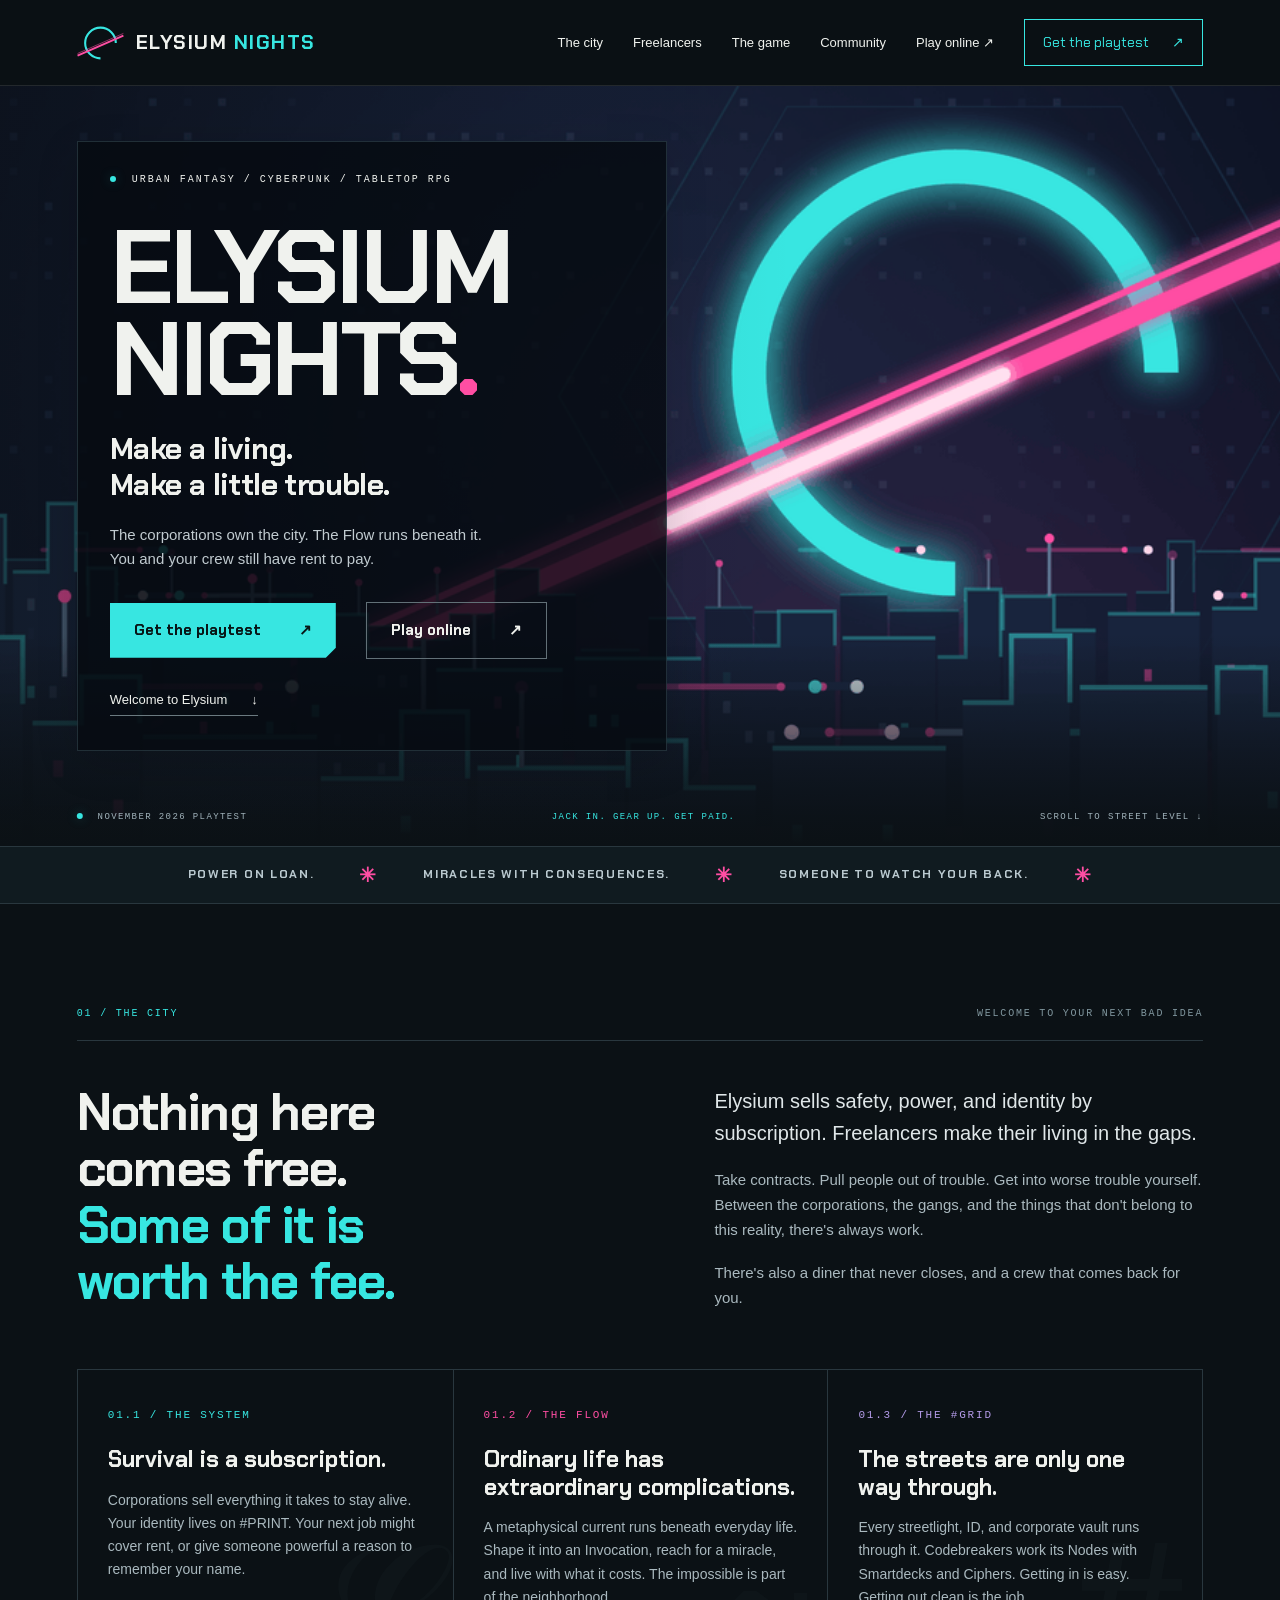
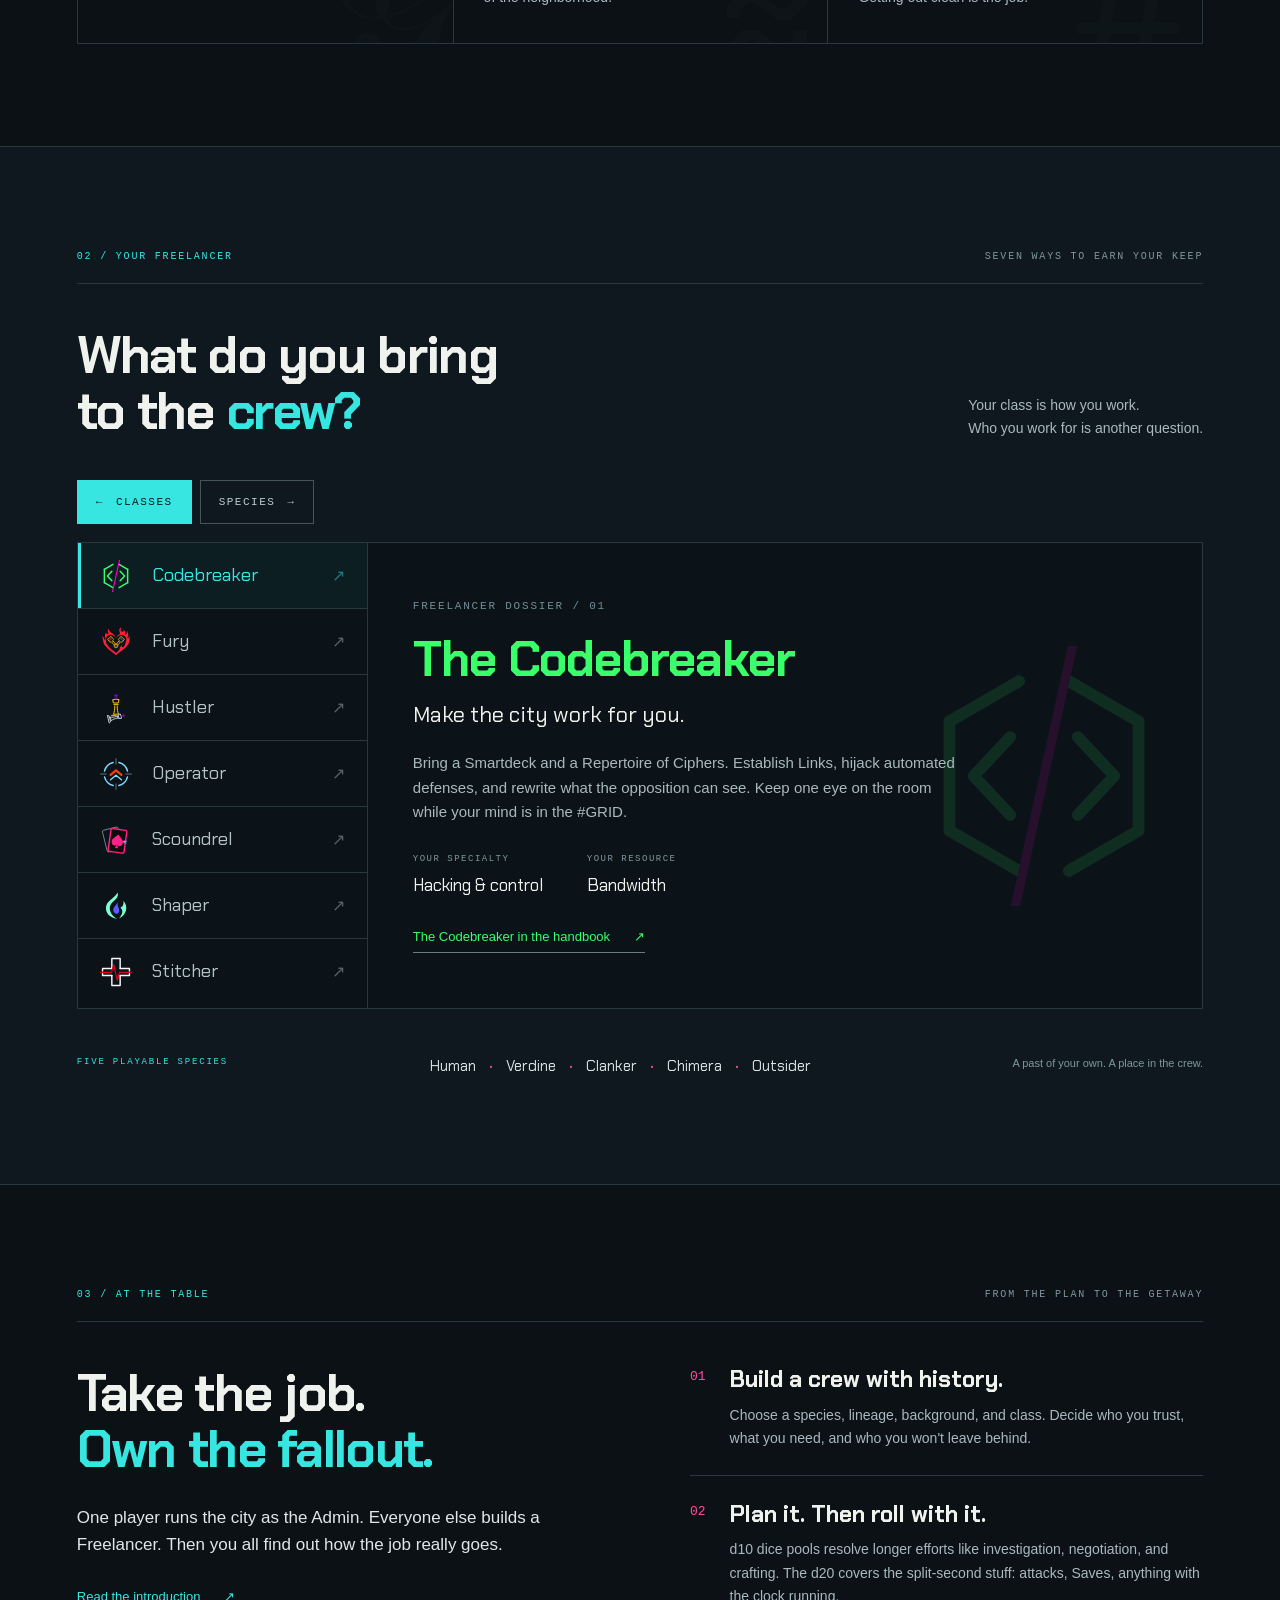
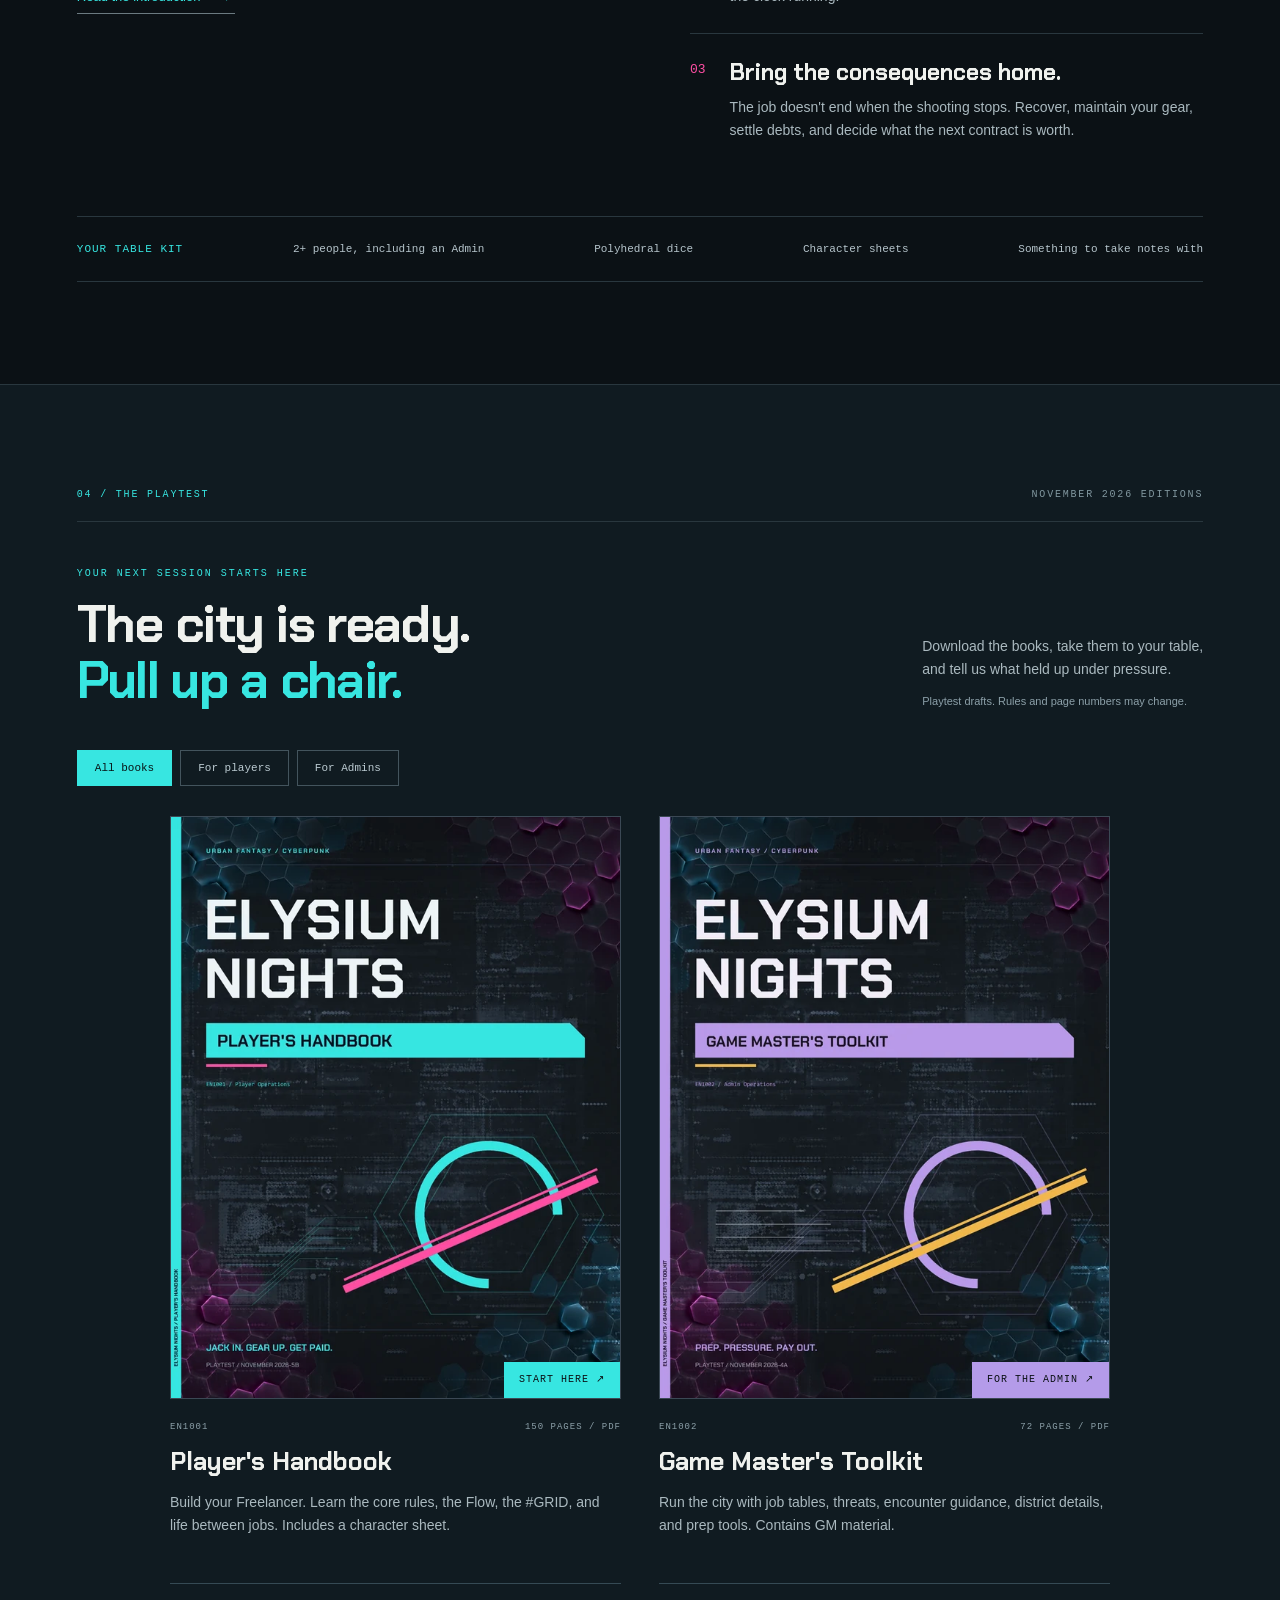
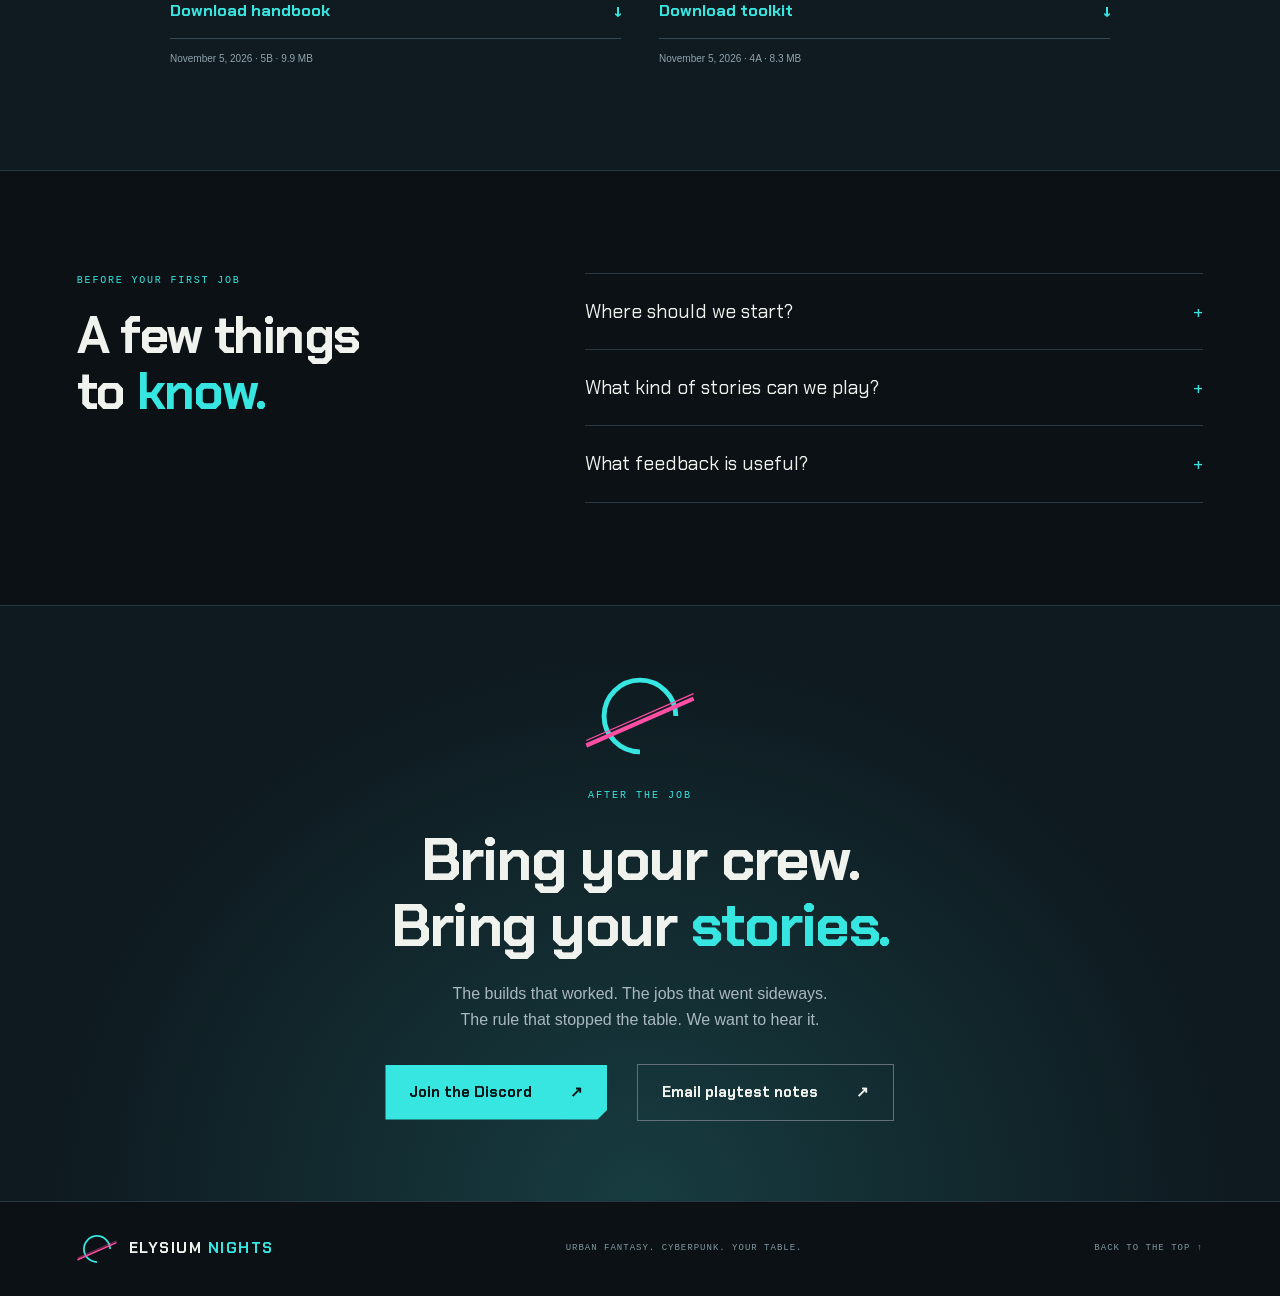
==== index.html @ 72f2c6a9 "Change the share preview line to "Jack in, gear up, and get paid." Co-Authored-By: Claude Opus 5.5 <" ====
<!doctype html>
<html lang="en">
<head>
  <meta charset="utf-8"><meta name="viewport" content="width=device-width, initial-scale=1">
  <title>Elysium Nights | Make a living. Make a little trouble.</title>
  <meta name="description" content="A cyberpunk urban fantasy tabletop roleplaying game. Build a Freelancer, find your crew, and take a job in Elysium. Download the November 2026 playtest.">
  <meta name="theme-color" content="#0b1115">
  <meta property="og:title" content="Elysium Nights"><meta property="og:description" content="Urban fantasy. Cyberpunk. Jack in, gear up, and get paid."><meta property="og:type" content="website">
  <meta property="og:image" content="https://playelysiumnights.com/assets/city-scape-animated.gif"><meta property="og:url" content="https://playelysiumnights.com/">
  <link rel="canonical" href="https://playelysiumnights.com/">
  <script>if(/[?&]portal=/.test(location.search))location.replace('app/'+location.search+location.hash);</script>
  <link rel="icon" href="assets/elysium-icon-broken-halo.svg" type="image/svg+xml">
  <link rel="preload" href="assets/ChakraPetch-Bold.ttf" as="font" type="font/ttf" crossorigin>
  <link rel="stylesheet" href="styles.css?v=20261105e"><script src="app.js?v=20261105e" defer></script>
</head>
<body>
<a class="skip" href="#main">Skip to content</a>
<header class="header">
 <a class="brand" href="#home" aria-label="Elysium Nights home"><img src="assets/elysium-icon-broken-halo.svg" alt="" width="47" height="36"><span>ELYSIUM <b>NIGHTS</b></span></a>
 <button class="menu-toggle" type="button" aria-expanded="false" aria-controls="navigation">Menu <span>+</span></button>
 <nav id="navigation" aria-label="Main navigation"><a href="#world">The city</a><a href="#freelancers">Freelancers</a><a href="#how-to-play">The game</a><a href="#community">Community</a><a href="https://PlayElysiumNights.com/app" target="_blank" rel="noopener">Play online <span aria-hidden="true">↗</span></a><a class="nav-cta" href="#playtest">Get the playtest <span aria-hidden="true">↗</span></a></nav>
</header>
<main id="main">
 <section id="home" class="hero">
  <div class="hero-image" role="img" aria-label="An animated geometric Elysium skyline beneath a glowing cyan broken halo crossed by pink light."></div>
  <div class="hero-content wrap">
   <div class="hero-panel">
   <div class="eyebrow"><span class="status-dot"></span> URBAN FANTASY / CYBERPUNK / TABLETOP RPG</div>
   <h1>ELYSIUM<br><span>NIGHTS</span><span class="title-dot">.</span></h1>
   <h2>Make a living.<br>Make a little trouble.</h2>
   <p>The corporations own the city. The Flow runs beneath it.<br class="desktop-break"> You and your crew still have rent to pay.</p>
   <div class="actions"><a class="button primary" href="#playtest">Get the playtest <span aria-hidden="true">↗</span></a><a class="button secondary" href="https://PlayElysiumNights.com/app" target="_blank" rel="noopener">Play online <span aria-hidden="true">↗</span></a><a class="text-link" href="#world">Welcome to Elysium <span aria-hidden="true">↓</span></a></div>
   </div>
  </div>
  <div class="hero-foot wrap"><span><span class="status-dot"></span> NOVEMBER 2026 PLAYTEST</span><span>JACK IN. GEAR UP. GET PAID.</span><a href="#world" aria-label="Scroll to the city">SCROLL TO STREET LEVEL ↓</a></div>
 </section>
 <div class="ticker" aria-hidden="true"><span>POWER ON LOAN.</span><i>✳</i><span>MIRACLES WITH CONSEQUENCES.</span><i>✳</i><span>SOMEONE TO WATCH YOUR BACK.</span><i>✳</i></div>
 <section id="world" class="section wrap">
  <div class="section-label"><span>01 / THE CITY</span><span>WELCOME TO YOUR NEXT BAD IDEA</span></div>
  <div class="intro-grid"><h2>Nothing here<br>comes free.<br><em>Some of it is <br>worth the fee.</em></h2><div class="intro-copy"><p class="lead">Elysium sells safety, power, and identity by subscription. Freelancers make their living in the gaps.</p><p>Take contracts. Pull people out of trouble. Get into worse trouble yourself. Between the corporations, the gangs, and the things that don't belong to this reality, there's always work.</p><p>There's also a diner that never closes, and a crew that comes back for you.</p></div></div>
  <div class="world-grid">
   <article><span class="mono cyan">01.1 / THE SYSTEM</span><h3>Survival is a subscription.</h3><p>Corporations sell everything it takes to stay alive. Your identity lives on #PRINT. Your next job might cover rent, or give someone powerful a reason to remember your name.</p><span class="world-word" aria-hidden="true">𝒢</span></article>
   <article><span class="mono pink">01.2 / THE FLOW</span><h3>Ordinary life has extraordinary complications.</h3><p>A metaphysical current runs beneath everyday life. Shape it into an Invocation, reach for a miracle, and live with what it costs. The impossible is part of the neighborhood.</p><span class="world-word" aria-hidden="true">≈</span></article>
   <article><span class="mono lavender">01.3 / THE #GRID</span><h3>The streets are only one way through.</h3><p>Every streetlight, ID, and corporate vault runs through it. Codebreakers work its Nodes with Smartdecks and Ciphers. Getting in is easy. Getting out clean is the job.</p><span class="world-word" aria-hidden="true">#</span></article>
  </div>
 </section>
 <section id="freelancers" class="freelancer-section">
 <div class="wrap section">
  <div class="section-label"><span>02 / YOUR FREELANCER</span><span>SEVEN WAYS TO EARN YOUR KEEP</span></div>
  <div class="section-heading"><h2>What do you bring<br>to the <em>crew?</em></h2><p>Your class is how you work.<br>Who you work for is another question.</p></div>
  <div class="explorer-switch" role="tablist" aria-label="Browse classes or species"><button type="button" role="tab" id="view-classes" data-view="classes" aria-controls="explorer-classes" aria-selected="true"><span aria-hidden="true">←</span> Classes</button><button type="button" role="tab" id="view-species" data-view="species" aria-controls="explorer-species" aria-selected="false" tabindex="-1">Species <span aria-hidden="true">→</span></button></div>
  <div class="explorer-viewport">
   <div class="explorer-track" data-view="classes">
    <div class="class-explorer" id="explorer-classes" data-pane="classes" role="tabpanel" aria-labelledby="view-classes">
     <div class="class-list" role="tablist" aria-label="Freelancer classes" aria-orientation="vertical"></div>
     <div id="class-panel" class="class-panel" role="tabpanel" tabindex="0"></div>
    </div>
    <div class="class-explorer species-explorer" id="explorer-species" data-pane="species" role="tabpanel" aria-labelledby="view-species" inert>
     <div class="class-list species-list" role="tablist" aria-label="Playable species" aria-orientation="vertical"></div>
     <div id="species-panel" class="class-panel species-panel" role="tabpanel" tabindex="0"></div>
    </div>
   </div>
  </div>
  <div class="species" data-showing="species" aria-live="polite"><span class="mono" data-strip-label>FIVE PLAYABLE SPECIES</span><p data-strip-list><button type="button" data-species="0">Human</button> <b>·</b> <button type="button" data-species="1">Verdine</button> <b>·</b> <button type="button" data-species="2">Clanker</button> <b>·</b> <button type="button" data-species="3">Chimera</button> <b>·</b> <button type="button" data-species="4">Outsider</button></p><span>A past of your own. A place in the crew.</span></div>
 </div>
 </section>
 <section id="how-to-play" class="section wrap">
  <div class="section-label"><span>03 / AT THE TABLE</span><span>FROM THE PLAN TO THE GETAWAY</span></div>
  <div class="game-grid"><div><h2>Take the job.<br><em>Own the fallout.</em></h2><p class="lead">One player runs the city as the Admin. Everyone else builds a Freelancer. Then you all find out how the job really goes.</p><a class="text-link cyan" href="https://drive.google.com/file/d/1WEcqaKJwGbDxiKOOQobW4b7CWUzFVkXg/view?usp=sharing" target="_blank" rel="noopener">Read the introduction <span aria-hidden="true">↗</span></a></div>
   <div class="game-steps"><article><span>01</span><div><h3>Build a crew with history.</h3><p>Choose a species, lineage, background, and class. Decide who you trust, what you need, and who you won't leave behind.</p></div></article><article><span>02</span><div><h3>Plan it. Then roll with it.</h3><p>d10 dice pools resolve longer efforts like investigation, negotiation, and crafting. The d20 covers the split-second stuff: attacks, Saves, anything with the clock running.</p></div></article><article><span>03</span><div><h3>Bring the consequences home.</h3><p>The job doesn't end when the shooting stops. Recover, maintain your gear, settle debts, and decide what the next contract is worth.</p></div></article></div>
  </div>
  <div class="table-kit"><span class="mono cyan">YOUR TABLE KIT</span><span>2+ people, including an Admin</span><span>Polyhedral dice</span><span>Character sheets</span><span>Something to take notes with</span></div>
 </section>
 <section id="playtest" class="downloads-section"><div class="section wrap">
  <div class="section-label"><span>04 / THE PLAYTEST</span><span>NOVEMBER 2026 EDITIONS</span></div>
  <div class="section-heading"><div><span class="eyebrow cyan">YOUR NEXT SESSION STARTS HERE</span><h2>The city is ready.<br><em>Pull up a chair.</em></h2></div><p>Download the books, take them to your table,<br>and tell us what held up under pressure.<br><span class="small">Playtest drafts. Rules and page numbers may change.</span></p></div>
  <div class="download-filters" role="group" aria-label="Filter playtest books"><button aria-pressed="true" data-filter="all">All books</button><button aria-pressed="false" data-filter="player">For players</button><button aria-pressed="false" data-filter="admin">For Admins</button></div>
  <div class="books" aria-live="polite">
   <article class="book" data-audience="player" data-drive-id="1WEcqaKJwGbDxiKOOQobW4b7CWUzFVkXg"><a class="cover" href="https://drive.google.com/file/d/1WEcqaKJwGbDxiKOOQobW4b7CWUzFVkXg/view?usp=sharing" target="_blank" rel="noopener" aria-label="Open Player's Handbook PDF"><img src="assets/players-handbook.webp" alt="Elysium Nights Player's Handbook cover" width="612" height="792" loading="lazy"><span>START HERE ↗</span></a><div class="book-meta"><span>EN1001</span><span>150 PAGES / PDF</span></div><h3>Player's Handbook</h3><p>Build your Freelancer. Learn the core rules, the Flow, the #GRID, and life between jobs. Includes a character sheet.</p><a class="download-link" href="https://drive.google.com/uc?export=download&amp;id=1WEcqaKJwGbDxiKOOQobW4b7CWUzFVkXg">Download handbook <span aria-hidden="true">↓</span></a><small data-book-line>November 5, 2026 · 5B · 9.9 MB</small></article>
   <article class="book" data-audience="admin" data-drive-id="15bD1eus9v84poy0Y7N4RXRUj8v3COMwo"><a class="cover" href="https://drive.google.com/file/d/15bD1eus9v84poy0Y7N4RXRUj8v3COMwo/view?usp=sharing" target="_blank" rel="noopener" aria-label="Open Game Master's Toolkit PDF, contains GM material"><img src="assets/gm-toolkit.webp" alt="Elysium Nights Game Master's Toolkit cover" width="612" height="792" loading="lazy"><span>FOR THE ADMIN ↗</span></a><div class="book-meta"><span>EN1002</span><span>72 PAGES / PDF</span></div><h3>Game Master's Toolkit</h3><p>Run the city with job tables, threats, encounter guidance, district details, and prep tools. Contains GM material.</p><a class="download-link" href="https://drive.google.com/uc?export=download&amp;id=15bD1eus9v84poy0Y7N4RXRUj8v3COMwo">Download toolkit <span aria-hidden="true">↓</span></a><small data-book-line>November 5, 2026 · 4A · 8.3 MB</small></article>
  </div>
 </div></section>
 <section class="section wrap faq-section"><div><span class="section-label">BEFORE YOUR FIRST JOB</span><h2>A few things<br>to <em>know.</em></h2></div><div class="faqs">
  <details><summary>Where should we start?<span aria-hidden="true">+</span></summary><p>Start with the Player's Handbook. The Admin should also have the Game Master's Toolkit. Meet for a session zero to agree on tone, boundaries, and the crew's shared history before taking the first job.</p></details>
  <details><summary>What kind of stories can we play?<span aria-hidden="true">+</span></summary><p>Street work, corporate intrigue, cryptid hunts, and Incursion dives. Run heists, horror, or a crew finding family in a hard city. Mix them however your table likes.</p></details>
  <details><summary>What feedback is useful?<span aria-hidden="true">+</span></summary><p>Tell us what you tried, which book and section you used, what you expected, and what happened. Confusing wording, surprising encounters, and builds that fall apart in play are all useful. Send notes by Discord or email below.</p></details>
 </div></section>
 <section id="community" class="community"><div class="wrap community-inner"><img src="assets/elysium-icon-broken-halo.svg" width="110" height="80" alt="" loading="lazy"><span class="eyebrow">AFTER THE JOB</span><h2>Bring your crew.<br>Bring your <em>stories.</em></h2><p>The builds that worked. The jobs that went sideways.<br>The rule that stopped the table. We want to hear it.</p><div class="actions"><a class="button primary" href="https://discord.gg/b369vdP4QW" target="_blank" rel="noopener">Join the Discord <span aria-hidden="true">↗</span></a><a class="button secondary" href="mailto:playtest@playelysiumnights.com?subject=Elysium%20Nights%20playtest%20feedback">Email playtest notes <span aria-hidden="true">↗</span></a></div></div></section>
</main>
<footer class="wrap footer"><a class="brand" href="#home"><img src="assets/elysium-icon-broken-halo.svg" alt="" width="40" height="30"><span>ELYSIUM <b>NIGHTS</b></span></a><p>URBAN FANTASY. CYBERPUNK. YOUR TABLE.</p><a href="#home">BACK TO THE TOP ↑</a></footer>
</body></html>
---- styles.css ----
@font-face{font-family:Chakra;src:url('assets/ChakraPetch-Regular.ttf') format('truetype');font-weight:400;font-display:swap}@font-face{font-family:Chakra;src:url('assets/ChakraPetch-Bold.ttf') format('truetype');font-weight:700;font-display:swap}
:root{--bg:#0b1115;--panel:#111b21;--text:#f0f2ee;--muted:#aab9bf;--cyan:#37e6e1;--pink:#ff4ea3;--lavender:#b49be9;--line:#29373e;--accent:var(--cyan)}*{box-sizing:border-box}html{scroll-behavior:smooth;scroll-padding-top:88px}body{margin:0;background:var(--bg);color:var(--text);font-family:Arial,Helvetica,sans-serif;font-size:16px;line-height:1.65}button,a{-webkit-tap-highlight-color:transparent}button{font:inherit}a{color:inherit;text-decoration:none}button,a,summary{touch-action:manipulation}a:focus-visible,button:focus-visible,summary:focus-visible,[tabindex]:focus-visible{outline:2px solid var(--cyan);outline-offset:6px}a,button{transition:color .2s,background .2s,border-color .2s,transform .2s}img{display:block;max-width:100%}h1,h2,h3,p{margin:0}h1,h2,h3,.brand,.button,.nav-cta{font-family:Chakra,Arial,sans-serif}h2{font-size:clamp(34px,4vw,56px);line-height:1.1;letter-spacing:-1.7px}h3{font-size:25px;line-height:1.2}em{font-style:normal;color:var(--cyan)}p{color:var(--muted)}.wrap{width:min(1240px,88%);margin-inline:auto}.section{padding-block:102px}.mono,.eyebrow,.section-label,.hero-foot,.book-meta,.footer>p,.footer>a:last-child,.table-kit,.download-filters,.class-number{font-family:Consolas,'Courier New',monospace;font-size:11px;letter-spacing:1.8px;line-height:1.5}.cyan{color:var(--cyan)}.pink{color:var(--pink)}.lavender{color:var(--lavender)}.skip{position:fixed;left:20px;top:-100px;background:var(--cyan);color:var(--bg);padding:12px;z-index:100}.skip:focus{top:12px}.header{height:86px;display:flex;align-items:center;justify-content:space-between;padding-inline:6%;border-bottom:1px solid #ffffff1a;background:#0b1115f5;position:sticky;top:0;z-index:20}.brand{display:flex;align-items:center;gap:12px;font-size:20px;letter-spacing:1.5px;white-space:nowrap;font-weight:700}.brand b{color:var(--cyan)}.header nav{display:flex;align-items:center;gap:30px;font-size:13px}.header nav>a:hover{color:var(--cyan)}.header .nav-cta{border:1px solid var(--cyan);padding:11px 18px;color:var(--cyan);font-size:14px}.nav-cta span{margin-left:20px}.menu-toggle{display:none}.hero{position:relative;width:100%;max-width:1440px;min-height:760px;margin-inline:auto;overflow:hidden;display:flex;align-items:center}.hero-image{position:absolute;inset:0;background:linear-gradient(90deg,#0b111570 0%,#0b111510 42%,#0b111500 62%),linear-gradient(0deg,#0b1115 0%,transparent 28%),url('assets/city-scape-animated.gif') center/cover no-repeat}.hero-content{position:relative;padding-top:36px;padding-bottom:76px}.hero-panel{width:min(590px,100%);padding:30px 32px 34px;background:rgba(5,10,16,.82);border:1px solid rgba(136,187,199,.2);box-shadow:0 12px 40px #00000024}.hero-panel p{color:#d4dde1}.eyebrow{font-size:10px;letter-spacing:2px}.status-dot{display:inline-block;width:6px;height:6px;border-radius:50%;background:var(--cyan);margin-right:8px;box-shadow:0 0 12px #37e6e144}.hero h1{font-size:clamp(68px,8.2vw,116px);line-height:.88;letter-spacing:-4px;margin:34px 0 25px;font-weight:700}.hero h1>span:first-child{color:var(--cyan)}.hero .title-dot{color:var(--pink)}.hero h2{font-size:30px;letter-spacing:-.6px;line-height:1.2}.hero p{font-size:15px;color:#c1cbd0;margin-top:20px}.actions{display:flex;align-items:center;gap:30px;margin-top:30px;flex-wrap:wrap}.button{display:inline-flex;align-items:center;justify-content:space-between;gap:38px;padding:15px 24px;font-size:15px;font-weight:700;min-height:54px}.primary{background:var(--cyan);color:#081516;clip-path:polygon(0 0,100% 0,100% calc(100% - 10px),calc(100% - 10px) 100%,0 100%)}.primary:hover{background:#a0ffef;transform:translateY(-2px)}.secondary{border:1px solid #627077;color:var(--text)}.secondary:hover{border-color:var(--cyan);color:var(--cyan)}.text-link{font-size:13px;border-bottom:1px solid #6b7a80;padding-bottom:5px;display:inline-flex;gap:24px;align-items:center}.text-link:hover{color:var(--cyan);border-color:var(--cyan)}.hero-foot{position:absolute;bottom:22px;left:50%;transform:translateX(-50%);display:flex;justify-content:space-between;gap:20px;color:#a1b3bb;font-size:9px;letter-spacing:1.4px}.hero-foot span:nth-child(2){color:var(--cyan)}.ticker{display:flex;justify-content:center;gap:45px;align-items:center;border-block:1px solid var(--line);background:#101b20;padding:18px 20px;font-family:Chakra,Arial,sans-serif;font-weight:700;font-size:12px;letter-spacing:1.7px;color:#bac9cf}.ticker i{font-style:normal;color:var(--pink);font-size:20px;line-height:1}.section-label{display:flex;justify-content:space-between;color:#81979f;font-size:10px;border-bottom:1px solid var(--line);padding-bottom:19px;margin-bottom:44px}.section-label>span:first-child{color:var(--cyan)}.intro-grid{display:grid;grid-template-columns:1.1fr 1fr;gap:100px}.lead{font-size:20px;line-height:1.6;color:#e0e7e9}.intro-copy p+p{margin-top:19px;font-size:15px}.world-grid{display:grid;grid-template-columns:repeat(3,1fr);margin-top:58px;border:1px solid var(--line)}.world-grid article{position:relative;padding:30px 30px 34px;overflow:hidden;min-height:265px}.world-grid article+article{border-left:1px solid var(--line)}.world-grid h3{font-size:23px;margin:20px 0 15px}.world-grid p{font-size:14px;position:relative;z-index:1;max-width:330px}.world-word{position:absolute;right:10px;bottom:-55px;font-family:Chakra,sans-serif;font-size:180px;color:#9bd3e706;line-height:1}.freelancer-section{background:#0e181e;border-block:1px solid var(--line)}.section-heading{display:flex;justify-content:space-between;gap:40px;align-items:flex-end;margin-bottom:40px}.section-heading>p{font-size:14px;max-width:400px}.class-explorer{display:grid;grid-template-columns:290px 1fr;border:1px solid var(--line);background:#0b1318}.class-list{border-right:1px solid var(--line)}.class-tab{display:flex;align-items:center;width:100%;gap:20px;min-height:66px;padding:12px 22px;background:transparent;color:#b4c3c9;border:0;border-bottom:1px solid var(--line);text-align:left;cursor:pointer;font-family:Chakra,sans-serif;font-size:18px}.class-tab:last-child{border-bottom:0}.class-tab img{width:32px;height:32px}.class-tab span:last-child{margin-left:auto;font-size:16px;opacity:.45}.class-tab:hover{background:#16272c;color:#fff}.class-tab[aria-selected=true]{background:#37e6e10d;color:var(--cyan);box-shadow:inset 3px 0 var(--cyan)}.class-panel{padding:40px 45px;position:relative;display:flex;flex-direction:column;justify-content:center;min-height:465px;overflow:hidden}.class-panel .class-art{position:absolute;width:260px;height:260px;right:28px;top:50%;transform:translateY(-50%);opacity:.11;pointer-events:none}.class-panel .class-number{color:#748c96;margin-bottom:15px}.class-panel h3{font-size:49px;letter-spacing:-1px;color:var(--accent);position:relative}.class-tagline{font-family:Chakra,sans-serif;color:var(--text);font-size:22px;margin:8px 0 18px;position:relative}.class-description{max-width:550px;font-size:15px;position:relative}.class-stats{display:flex;gap:44px;margin:27px 0;position:relative}.class-stats dt{font-family:Consolas,monospace;font-size:9px;letter-spacing:1.5px;color:#81979f}.class-stats dd{margin:4px 0 0;font-family:Chakra,sans-serif;font-size:17px}.class-panel .text-link{align-self:flex-start;color:var(--accent);position:relative}.species{display:flex;justify-content:space-between;align-items:center;gap:20px;padding-top:35px}.species>span:first-child{color:var(--cyan);font-size:9px}.species p{font-family:Chakra,sans-serif;color:#d8e2e5;font-size:15px}.species b{color:var(--pink);padding-inline:9px}.species>span:last-child{font-size:11px;color:#81979f}.game-grid{display:grid;grid-template-columns:1fr 1fr;gap:100px}.game-grid .lead{font-size:17px;margin:25px 0}.game-steps article{display:flex;gap:24px;padding:25px 0;border-top:1px solid var(--line)}.game-steps article:first-child{padding-top:0;border:0}.game-steps article>span{font-family:Consolas,monospace;color:var(--pink);font-size:13px}.game-steps h3{font-size:23px;margin-bottom:10px}.game-steps p{font-size:14px}.table-kit{margin-top:48px;padding:24px 0;border-block:1px solid var(--line);display:flex;gap:25px;justify-content:space-between;letter-spacing:0;font-size:11px;color:#b6c5cc}.table-kit>span:first-child{letter-spacing:1px}.downloads-section{background:#101b21;border-block:1px solid var(--line)}.section-heading .eyebrow{display:block;margin-bottom:16px}.small{display:block;font-size:11px;color:#8ca0a9;margin-top:10px}.download-filters{display:flex;gap:8px;margin-bottom:30px;letter-spacing:0}.download-filters button{background:transparent;border:1px solid #43545d;color:#bccbd2;padding:9px 17px;cursor:pointer;font-family:inherit;font-size:11px}.download-filters button[aria-pressed=true]{background:var(--cyan);border-color:var(--cyan);color:#081516}.books{display:grid;grid-template-columns:repeat(2,minmax(0,1fr));gap:38px;max-width:940px;margin-inline:auto}.book[hidden]{display:none}.cover{display:block;position:relative;background:#11171d;overflow:hidden;border:1px solid #3b4854}.cover img{width:100%;height:auto;transition:transform .35s}.cover:hover img{transform:scale(1.025)}.cover>span{position:absolute;bottom:0;right:0;padding:10px 15px;background:var(--cyan);color:#0b1115;font-family:Consolas,monospace;letter-spacing:1px;font-size:10px}.book:nth-child(2) .cover>span{background:var(--lavender)}.book-meta{display:flex;justify-content:space-between;font-size:9px;color:#8ca0a9;margin:22px 0 12px;letter-spacing:1px}.book h3{font-size:25px}.book p{font-size:14px;margin:14px 0 22px;min-height:70px}.download-link{display:flex;align-items:center;justify-content:space-between;color:var(--cyan);font-family:Chakra,sans-serif;font-weight:700;border-block:1px solid #354a54;padding:14px 0}.download-link:hover{color:white;border-color:var(--cyan)}.book small{display:block;color:#8fa3ad;margin-top:12px;font-size:10px}.faq-section{display:grid;grid-template-columns:.9fr 1.3fr;gap:80px}.faq-section .section-label{border:0;margin-bottom:20px;padding:0;color:var(--cyan)}.faqs details{border-top:1px solid var(--line);padding:22px 0}.faqs details:last-child{border-bottom:1px solid var(--line)}.faqs summary{list-style:none;display:flex;justify-content:space-between;gap:20px;font-family:Chakra,sans-serif;font-size:19px;cursor:pointer}.faqs summary::-webkit-details-marker{display:none}.faqs summary span{color:var(--cyan)}.faqs details[open] summary span{transform:rotate(45deg)}.faqs p{font-size:14px;margin-top:17px}.community{position:relative;border-block:1px solid var(--line);background:radial-gradient(ellipse at 50% 100%,#173c40 0%,#0e1a20 65%);overflow:hidden;text-align:center}.community-inner{padding-block:70px 80px;position:relative}.community img{margin:0 auto 24px}.community .eyebrow{color:var(--cyan)}.community h2{margin-top:20px;font-size:60px}.community p{margin:23px 0}.community .actions{justify-content:center}.footer{display:flex;justify-content:space-between;align-items:center;gap:25px;padding-block:32px}.footer .brand{font-size:15px}.footer>p,.footer>a:last-child{font-size:9px;letter-spacing:1px;color:#81979f}.footer>a:last-child:hover{color:var(--cyan)}
.explorer-switch{display:flex;flex-wrap:wrap;gap:8px;margin-bottom:18px}.explorer-switch button{display:inline-flex;align-items:center;gap:12px;min-height:44px;background:transparent;border:1px solid #43545d;color:#bccbd2;padding:9px 18px;cursor:pointer;font-family:Consolas,'Courier New',monospace;font-size:11px;letter-spacing:1.5px;text-transform:uppercase}.explorer-switch button:hover{border-color:var(--cyan);color:#fff}.explorer-switch button[aria-selected=true]{background:var(--cyan);border-color:var(--cyan);color:#081516}.explorer-switch button[data-view=species][aria-selected=true]{background:var(--lavender);border-color:var(--lavender)}.explorer-viewport{overflow:hidden;overflow:clip}.explorer-track{display:flex;width:200%;transition:transform .55s cubic-bezier(.65,0,.35,1)}.explorer-track>.class-explorer{flex:0 0 50%;min-width:0;transition:opacity .55s}.explorer-track[data-view=species]{transform:translateX(-50%)}.explorer-track>[inert]{opacity:.35}.species-panel{--accent:var(--lavender)}.tab-icon{display:flex;flex:0 0 auto}.species-list .tab-icon{position:relative;width:44px;height:44px;overflow:hidden}.species-list .class-tab img{position:absolute;left:50%;top:50%;width:96px;height:64px;max-width:none;transform:translate(-50%,-50%)}.species-list .class-tab[aria-selected=true]{background:#b49be90f;color:var(--lavender);box-shadow:inset 3px 0 var(--lavender)}.species-panel .class-art{width:420px;height:280px;right:10px;opacity:.2}.species p button{background:none;border:0;border-bottom:1px solid transparent;padding:10px 0 2px;color:inherit;font:inherit;cursor:pointer}.species p button:hover,.species p button:focus-visible{color:var(--lavender);border-color:var(--lavender)}.species[data-showing=classes] p button:hover,.species[data-showing=classes] p button:focus-visible{color:var(--cyan);border-color:var(--cyan)}.species>span:first-child,.species p{transition:opacity .18s,transform .18s}.species.swapping>span:first-child,.species.swapping p{opacity:0;transform:translateY(4px)}
@media(max-width:1100px){.header nav{gap:18px}.brand{font-size:16px}.intro-grid,.game-grid{gap:55px}.class-explorer{grid-template-columns:240px 1fr}.class-panel{padding:32px}.species{flex-wrap:wrap}.species>span:last-child{display:none}.ticker{gap:24px;font-size:10px}.books{gap:25px}.book h3{font-size:21px}.table-kit{flex-wrap:wrap;justify-content:flex-start}.hero{min-height:740px}}
@media(max-width:1020px){.menu-toggle{display:flex;align-items:center;gap:18px;min-height:44px;background:transparent;border:1px solid #3b505a;padding:7px 12px;color:var(--cyan);font-family:Chakra,sans-serif;font-size:13px}.header nav{display:none;position:absolute;top:86px;left:0;right:0;padding:22px 6%;background:#0b1115;flex-direction:column;align-items:stretch;border-bottom:1px solid var(--line);gap:0}.header nav.open{display:flex}.header nav>a{padding:14px 0}.header nav>.nav-cta{padding:14px;margin-top:10px}}
@media(max-width:760px){html{scroll-padding-top:72px}.wrap{width:88%}.header{height:72px}.brand{font-size:16px;gap:8px}.brand img{width:37px}.menu-toggle{display:flex;align-items:center;gap:18px;background:transparent;border:1px solid #3b505a;padding:7px 12px;color:var(--cyan);font-family:Chakra,sans-serif;font-size:13px}.header nav{display:none;position:absolute;top:72px;left:0;right:0;padding:22px 6%;background:#0b1115;flex-direction:column;align-items:stretch;border-bottom:1px solid var(--line);gap:0}.header nav.open{display:flex}.header nav>a{padding:14px 0}.header nav>.nav-cta{padding:14px;margin-top:10px}.hero{min-height:710px;align-items:flex-start}.hero-content{padding-top:30px;padding-bottom:90px}.hero-panel{padding:24px 20px 28px;width:100%;background:rgba(5,10,16,.86)}.hero-image{background-image:linear-gradient(90deg,#0b1115e8,#0b111580),linear-gradient(0deg,#0b1115,transparent 45%),url('assets/city-scape-animated.gif');background-position:62% center}.hero h1{font-size:clamp(48px,16vw,84px);letter-spacing:-2px;margin-top:28px}.hero h2{font-size:27px}.hero .eyebrow{font-size:8px;letter-spacing:.7px}.hero p{font-size:14px;max-width:340px}.desktop-break{display:none}.actions{gap:20px}.hero .actions{align-items:flex-start;flex-direction:column}.hero-foot{font-size:8px;gap:12px;flex-wrap:wrap;bottom:24px}.hero-foot span:nth-child(2){display:none}.hero-foot a{font-size:7px}.ticker{justify-content:flex-start;gap:16px;padding-inline:6%;font-size:9px;flex-wrap:wrap}.ticker span:nth-of-type(3),.ticker i:last-child{display:none}.section{padding-block:65px}.section-label{font-size:9px;margin-bottom:30px}.section-label span+span{display:none}h2{font-size:37px;letter-spacing:-1px}.intro-grid,.game-grid,.faq-section{grid-template-columns:1fr;gap:30px}.intro-grid h2 br:last-child{display:none}.lead{font-size:18px}.world-grid{grid-template-columns:1fr;margin-top:35px}.world-grid article{min-height:0;padding:27px}.world-grid article+article{border-left:0;border-top:1px solid var(--line)}.world-grid h3{margin-top:14px}.world-grid p{max-width:100%}.section-heading{display:block}.section-heading>p{margin-top:22px}.class-explorer{grid-template-columns:1fr}.class-list{display:flex;overflow-x:auto;border-right:0;border-bottom:1px solid var(--line);scrollbar-width:thin;scrollbar-color:var(--cyan) var(--bg)}.class-tab{width:auto;flex-shrink:0;gap:9px;padding:14px 18px;font-size:15px;min-height:62px;border-right:1px solid var(--line);border-bottom:0}.class-tab img{width:25px;height:25px}.class-tab span:last-child{display:none}.class-tab[aria-selected=true]{box-shadow:inset 0 -3px var(--cyan)}.class-panel{padding:28px;min-height:438px}.class-panel h3{font-size:38px}.class-tagline{font-size:20px}.class-description{font-size:14px}.class-panel .class-art{width:185px;right:10px}.class-stats{gap:30px}.species{display:block;padding-top:25px}.species p{font-size:13px;margin-top:10px}.species b{padding-inline:4px}.game-steps{margin-top:8px}.game-steps h3{font-size:22px}.table-kit{gap:15px 22px;margin-top:30px}.table-kit>span:first-child{width:100%}.books{grid-template-columns:1fr;gap:48px}.cover{max-width:400px}.book h3{font-size:27px}.book p{min-height:0}.book-meta{max-width:400px}.faq-section{gap:36px}.community h2{font-size:43px}.community .eyebrow{font-size:8px;letter-spacing:1px}.community p{font-size:14px}.community .actions{gap:15px}.community .button{width:100%;max-width:310px}.community-inner{padding-block:55px}.footer{flex-wrap:wrap;padding-block:28px}.footer>p{order:3;width:100%;font-size:8px}.footer>a:last-child{font-size:8px}.footer .brand{font-size:13px}.footer .brand img{width:30px}.explorer-switch button{flex:1 1 0;justify-content:center}.species-list .tab-icon{width:32px;height:32px}.species-list .class-tab img{width:72px;height:48px}.species-list .class-tab[aria-selected=true]{box-shadow:inset 0 -3px var(--lavender)}.species-panel .class-art{width:300px;height:200px;right:-40px}}
@media(prefers-reduced-motion:reduce){html{scroll-behavior:auto}*,*::before,*::after{transition:none!important;animation:none!important}}
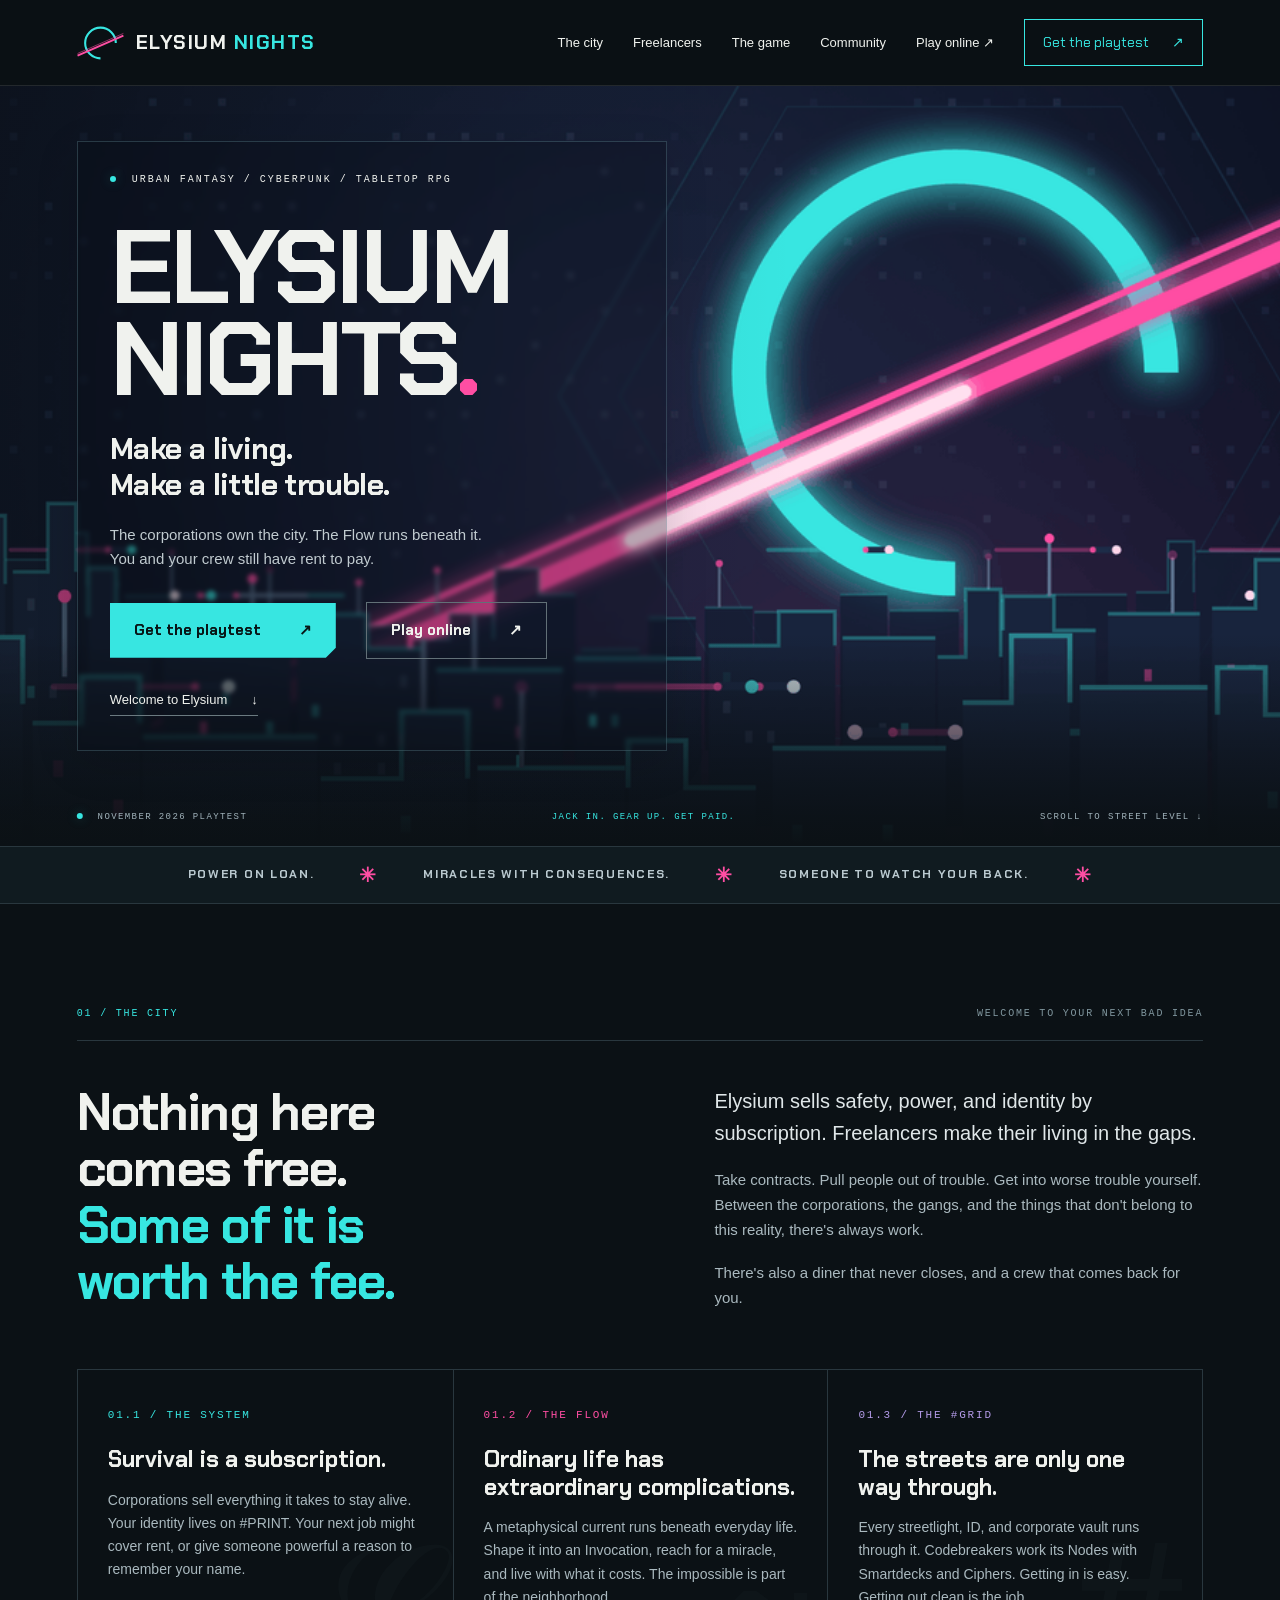
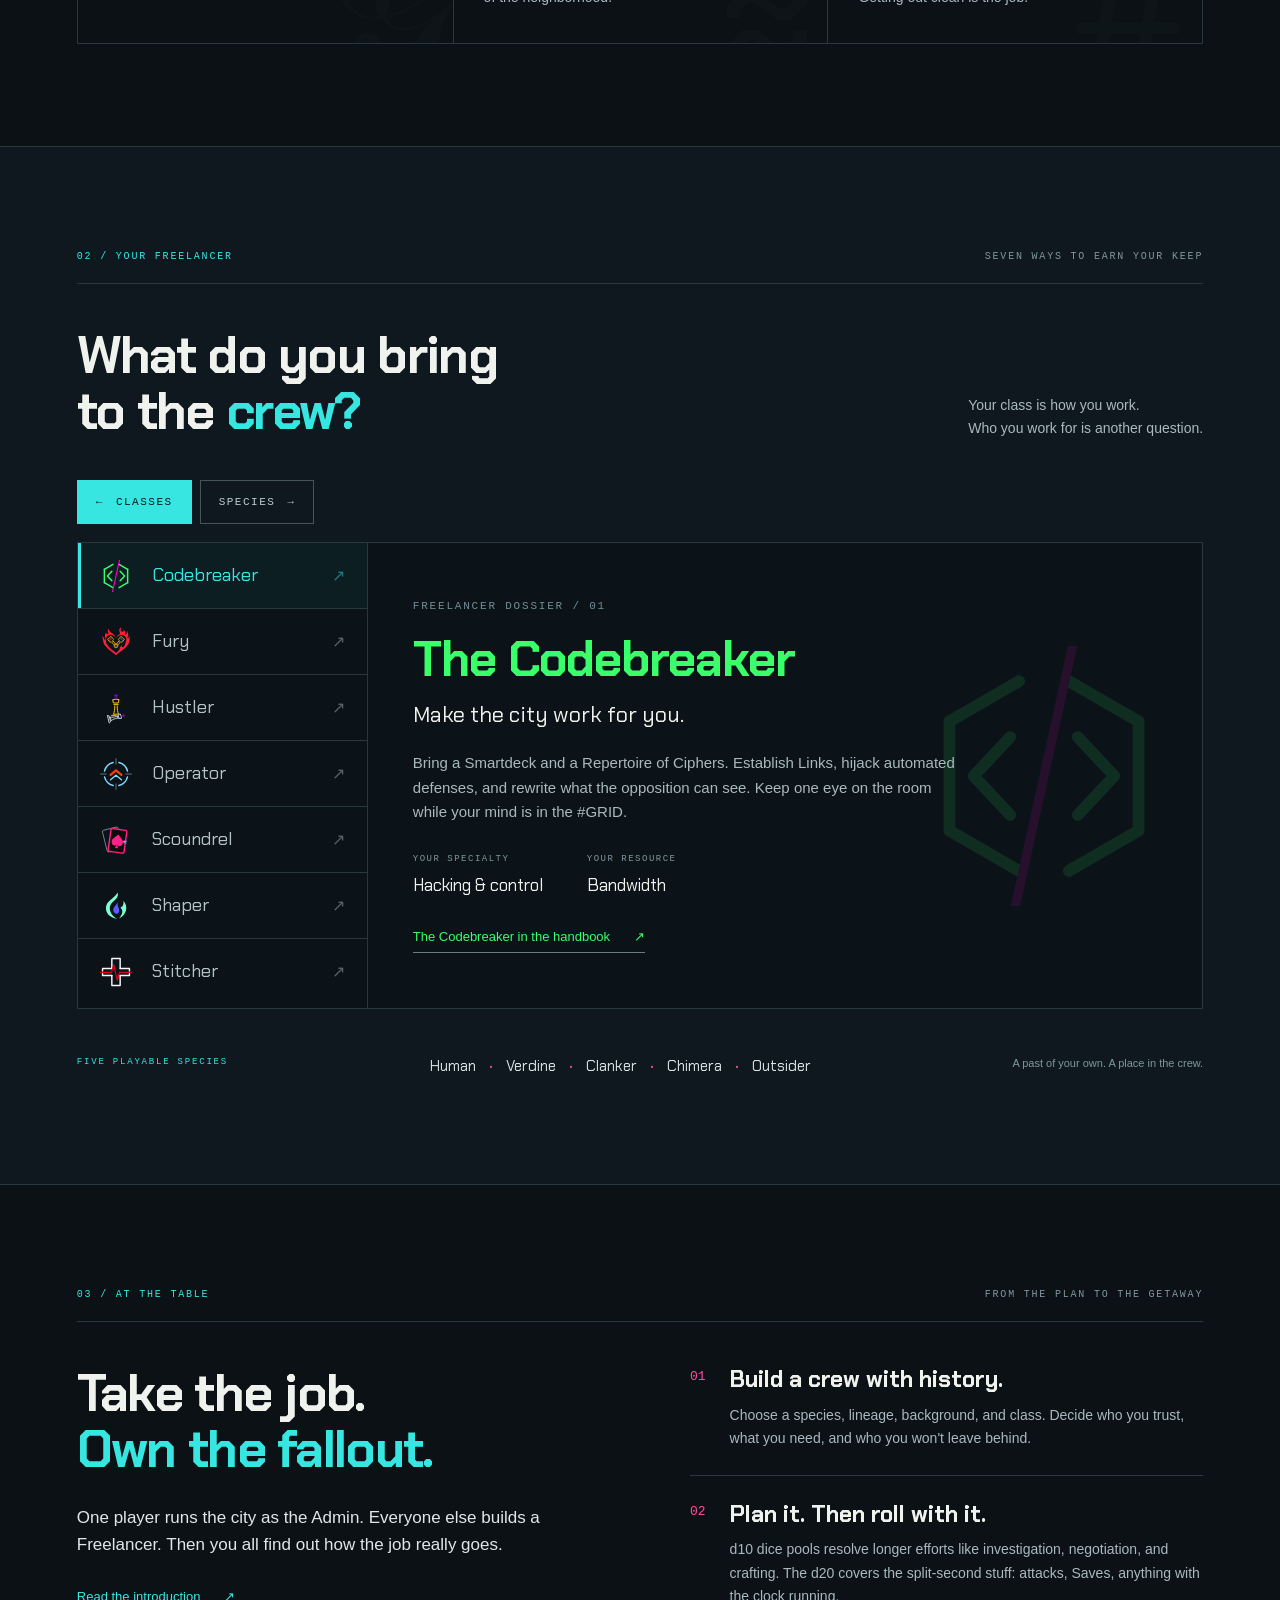
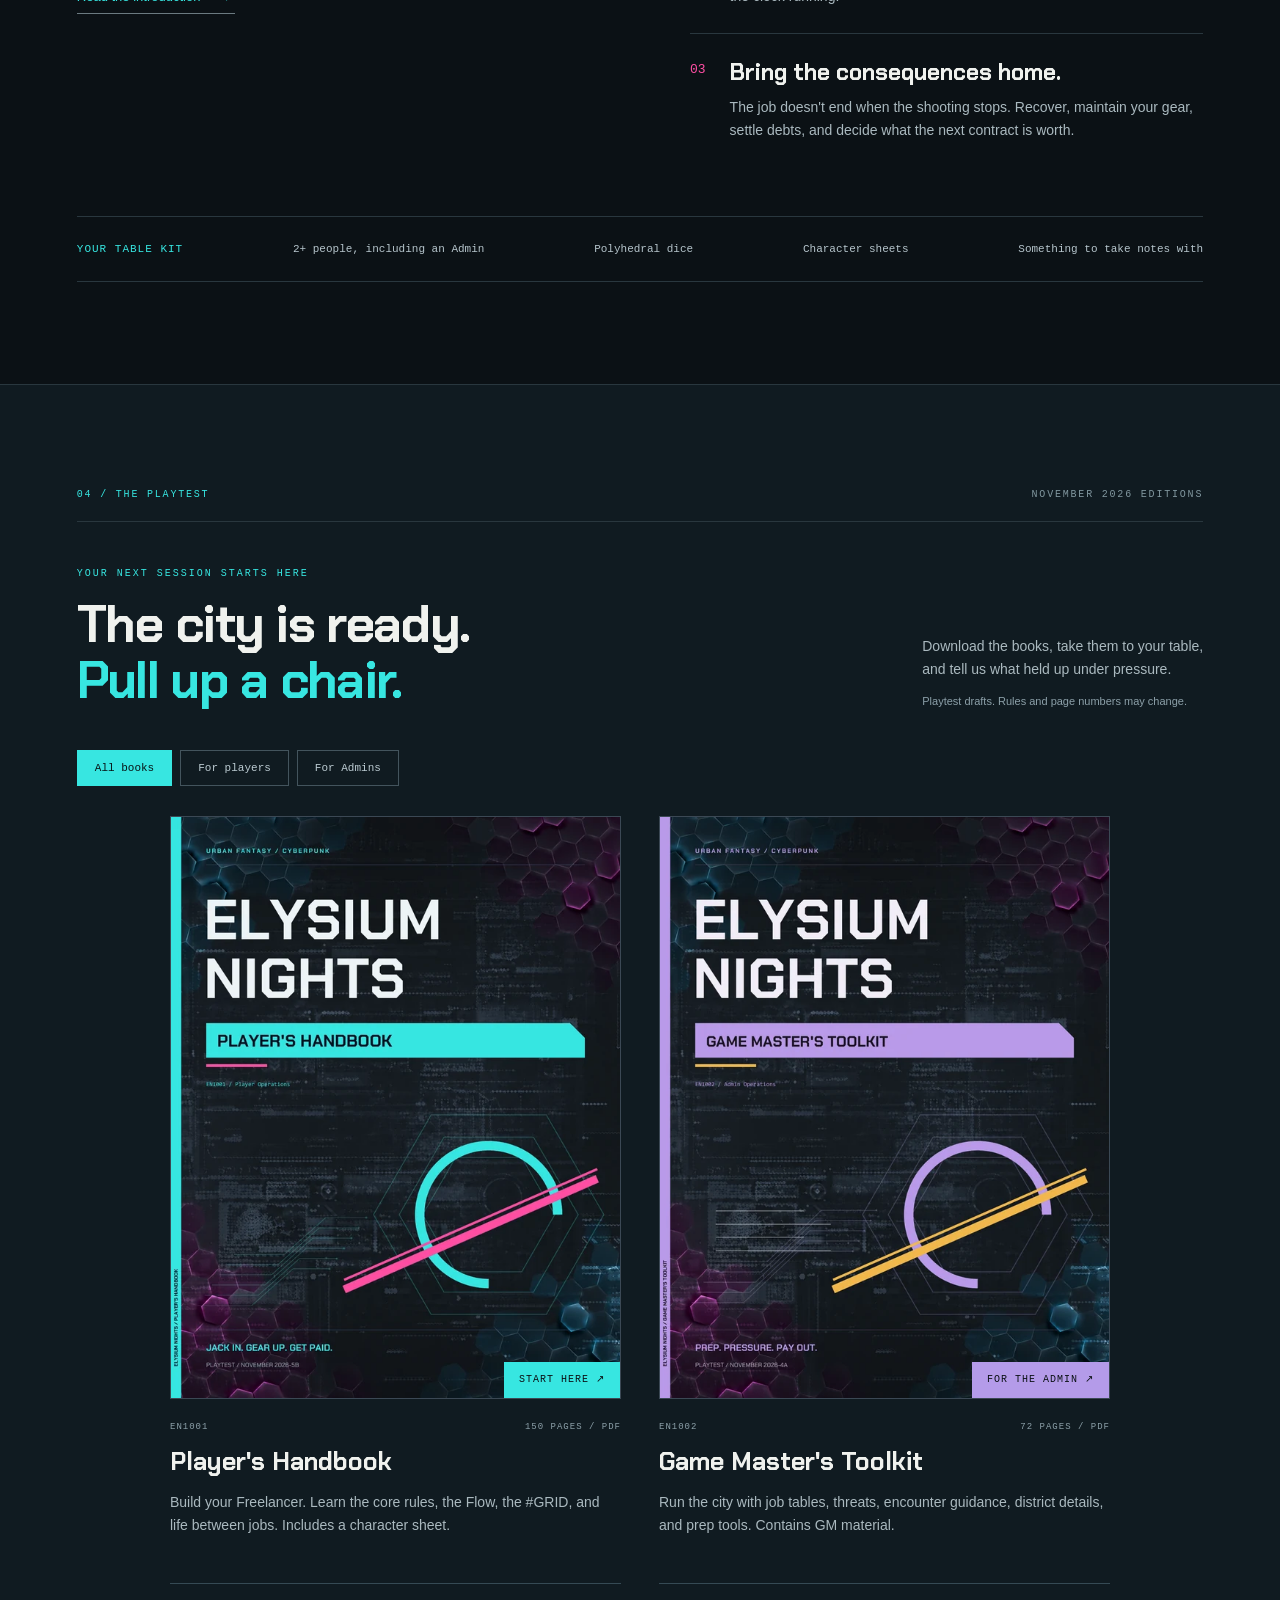
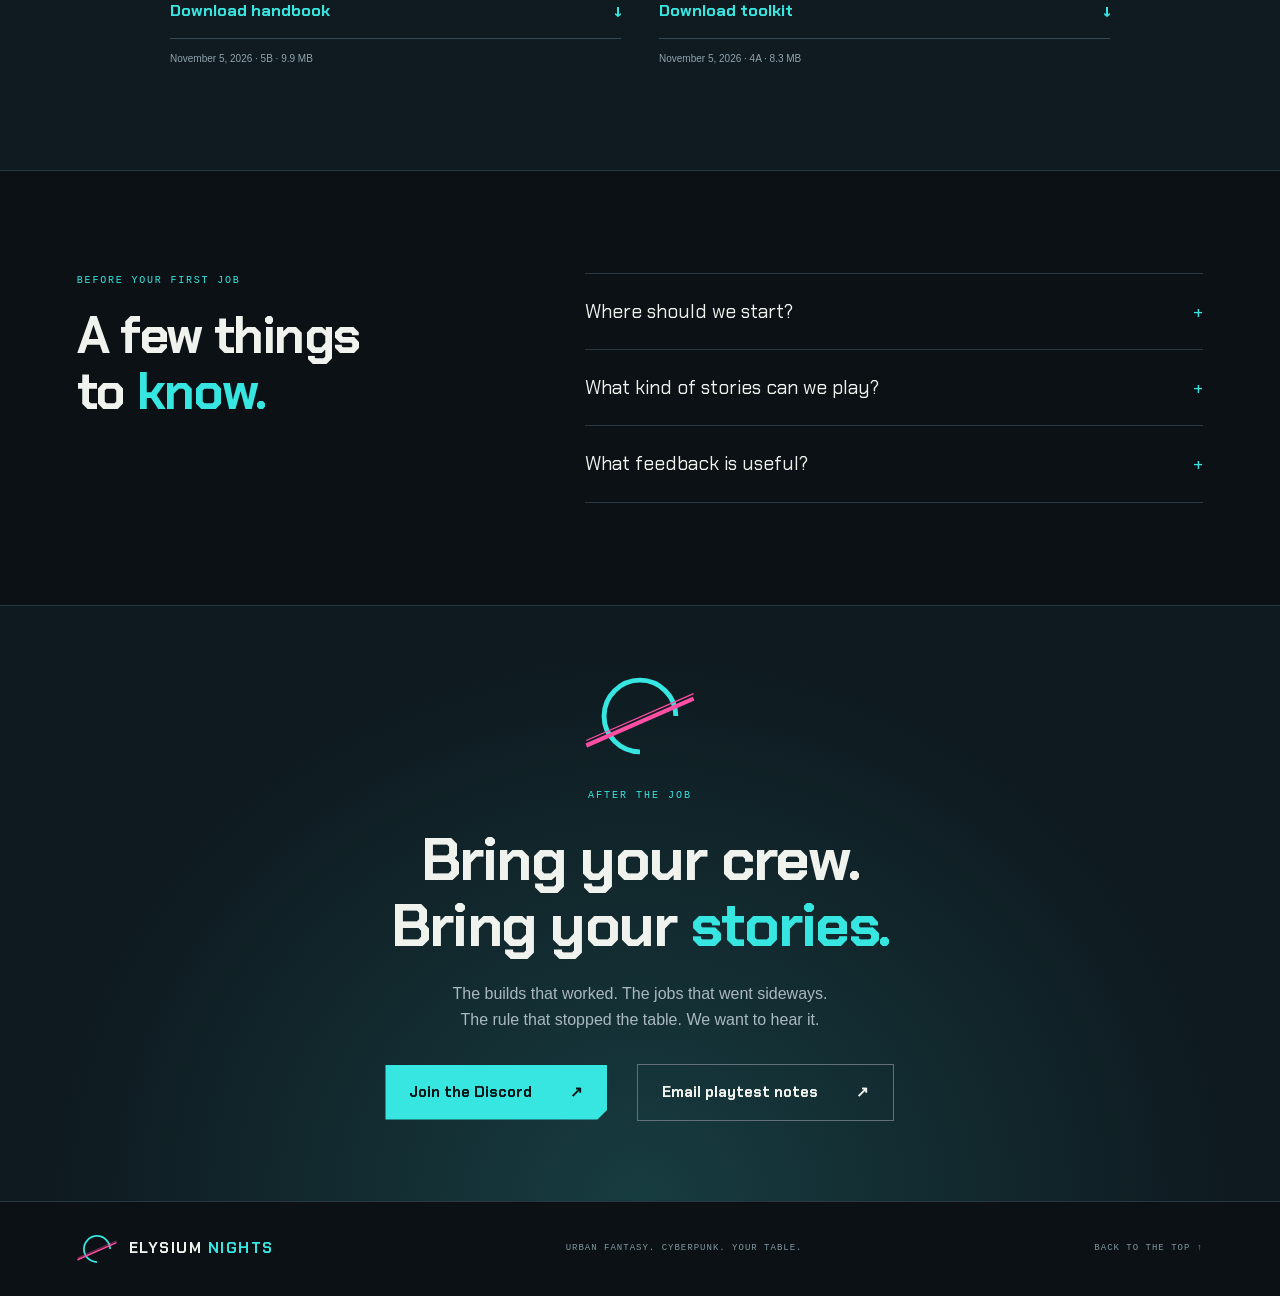
==== commit 65fa853d: "Take the hero panel down to 25% opacity Desktop goes from 50% to 25% with the blur cut from 6 px to " ====
--- a/index.html
+++ b/index.html
@@ -11,7 +11,7 @@
   <script>if(/[?&]portal=/.test(location.search))location.replace('app/'+location.search+location.hash);</script>
   <link rel="icon" href="assets/elysium-icon-broken-halo.svg" type="image/svg+xml">
   <link rel="preload" href="assets/ChakraPetch-Bold.ttf" as="font" type="font/ttf" crossorigin>
-  <link rel="stylesheet" href="styles.css?v=20261105e"><script src="app.js?v=20261105e" defer></script>
+  <link rel="stylesheet" href="styles.css?v=20261105f"><script src="app.js?v=20261105f" defer></script>
 </head>
 <body>
 <a class="skip" href="#main">Skip to content</a>
--- a/styles.css
+++ b/styles.css
@@ -1,7 +1,7 @@
 @font-face{font-family:Chakra;src:url('assets/ChakraPetch-Regular.ttf') format('truetype');font-weight:400;font-display:swap}@font-face{font-family:Chakra;src:url('assets/ChakraPetch-Bold.ttf') format('truetype');font-weight:700;font-display:swap}
-:root{--bg:#0b1115;--panel:#111b21;--text:#f0f2ee;--muted:#aab9bf;--cyan:#37e6e1;--pink:#ff4ea3;--lavender:#b49be9;--line:#29373e;--accent:var(--cyan)}*{box-sizing:border-box}html{scroll-behavior:smooth;scroll-padding-top:88px}body{margin:0;background:var(--bg);color:var(--text);font-family:Arial,Helvetica,sans-serif;font-size:16px;line-height:1.65}button,a{-webkit-tap-highlight-color:transparent}button{font:inherit}a{color:inherit;text-decoration:none}button,a,summary{touch-action:manipulation}a:focus-visible,button:focus-visible,summary:focus-visible,[tabindex]:focus-visible{outline:2px solid var(--cyan);outline-offset:6px}a,button{transition:color .2s,background .2s,border-color .2s,transform .2s}img{display:block;max-width:100%}h1,h2,h3,p{margin:0}h1,h2,h3,.brand,.button,.nav-cta{font-family:Chakra,Arial,sans-serif}h2{font-size:clamp(34px,4vw,56px);line-height:1.1;letter-spacing:-1.7px}h3{font-size:25px;line-height:1.2}em{font-style:normal;color:var(--cyan)}p{color:var(--muted)}.wrap{width:min(1240px,88%);margin-inline:auto}.section{padding-block:102px}.mono,.eyebrow,.section-label,.hero-foot,.book-meta,.footer>p,.footer>a:last-child,.table-kit,.download-filters,.class-number{font-family:Consolas,'Courier New',monospace;font-size:11px;letter-spacing:1.8px;line-height:1.5}.cyan{color:var(--cyan)}.pink{color:var(--pink)}.lavender{color:var(--lavender)}.skip{position:fixed;left:20px;top:-100px;background:var(--cyan);color:var(--bg);padding:12px;z-index:100}.skip:focus{top:12px}.header{height:86px;display:flex;align-items:center;justify-content:space-between;padding-inline:6%;border-bottom:1px solid #ffffff1a;background:#0b1115f5;position:sticky;top:0;z-index:20}.brand{display:flex;align-items:center;gap:12px;font-size:20px;letter-spacing:1.5px;white-space:nowrap;font-weight:700}.brand b{color:var(--cyan)}.header nav{display:flex;align-items:center;gap:30px;font-size:13px}.header nav>a:hover{color:var(--cyan)}.header .nav-cta{border:1px solid var(--cyan);padding:11px 18px;color:var(--cyan);font-size:14px}.nav-cta span{margin-left:20px}.menu-toggle{display:none}.hero{position:relative;width:100%;max-width:1440px;min-height:760px;margin-inline:auto;overflow:hidden;display:flex;align-items:center}.hero-image{position:absolute;inset:0;background:linear-gradient(90deg,#0b111570 0%,#0b111510 42%,#0b111500 62%),linear-gradient(0deg,#0b1115 0%,transparent 28%),url('assets/city-scape-animated.gif') center/cover no-repeat}.hero-content{position:relative;padding-top:36px;padding-bottom:76px}.hero-panel{width:min(590px,100%);padding:30px 32px 34px;background:rgba(5,10,16,.82);border:1px solid rgba(136,187,199,.2);box-shadow:0 12px 40px #00000024}.hero-panel p{color:#d4dde1}.eyebrow{font-size:10px;letter-spacing:2px}.status-dot{display:inline-block;width:6px;height:6px;border-radius:50%;background:var(--cyan);margin-right:8px;box-shadow:0 0 12px #37e6e144}.hero h1{font-size:clamp(68px,8.2vw,116px);line-height:.88;letter-spacing:-4px;margin:34px 0 25px;font-weight:700}.hero h1>span:first-child{color:var(--cyan)}.hero .title-dot{color:var(--pink)}.hero h2{font-size:30px;letter-spacing:-.6px;line-height:1.2}.hero p{font-size:15px;color:#c1cbd0;margin-top:20px}.actions{display:flex;align-items:center;gap:30px;margin-top:30px;flex-wrap:wrap}.button{display:inline-flex;align-items:center;justify-content:space-between;gap:38px;padding:15px 24px;font-size:15px;font-weight:700;min-height:54px}.primary{background:var(--cyan);color:#081516;clip-path:polygon(0 0,100% 0,100% calc(100% - 10px),calc(100% - 10px) 100%,0 100%)}.primary:hover{background:#a0ffef;transform:translateY(-2px)}.secondary{border:1px solid #627077;color:var(--text)}.secondary:hover{border-color:var(--cyan);color:var(--cyan)}.text-link{font-size:13px;border-bottom:1px solid #6b7a80;padding-bottom:5px;display:inline-flex;gap:24px;align-items:center}.text-link:hover{color:var(--cyan);border-color:var(--cyan)}.hero-foot{position:absolute;bottom:22px;left:50%;transform:translateX(-50%);display:flex;justify-content:space-between;gap:20px;color:#a1b3bb;font-size:9px;letter-spacing:1.4px}.hero-foot span:nth-child(2){color:var(--cyan)}.ticker{display:flex;justify-content:center;gap:45px;align-items:center;border-block:1px solid var(--line);background:#101b20;padding:18px 20px;font-family:Chakra,Arial,sans-serif;font-weight:700;font-size:12px;letter-spacing:1.7px;color:#bac9cf}.ticker i{font-style:normal;color:var(--pink);font-size:20px;line-height:1}.section-label{display:flex;justify-content:space-between;color:#81979f;font-size:10px;border-bottom:1px solid var(--line);padding-bottom:19px;margin-bottom:44px}.section-label>span:first-child{color:var(--cyan)}.intro-grid{display:grid;grid-template-columns:1.1fr 1fr;gap:100px}.lead{font-size:20px;line-height:1.6;color:#e0e7e9}.intro-copy p+p{margin-top:19px;font-size:15px}.world-grid{display:grid;grid-template-columns:repeat(3,1fr);margin-top:58px;border:1px solid var(--line)}.world-grid article{position:relative;padding:30px 30px 34px;overflow:hidden;min-height:265px}.world-grid article+article{border-left:1px solid var(--line)}.world-grid h3{font-size:23px;margin:20px 0 15px}.world-grid p{font-size:14px;position:relative;z-index:1;max-width:330px}.world-word{position:absolute;right:10px;bottom:-55px;font-family:Chakra,sans-serif;font-size:180px;color:#9bd3e706;line-height:1}.freelancer-section{background:#0e181e;border-block:1px solid var(--line)}.section-heading{display:flex;justify-content:space-between;gap:40px;align-items:flex-end;margin-bottom:40px}.section-heading>p{font-size:14px;max-width:400px}.class-explorer{display:grid;grid-template-columns:290px 1fr;border:1px solid var(--line);background:#0b1318}.class-list{border-right:1px solid var(--line)}.class-tab{display:flex;align-items:center;width:100%;gap:20px;min-height:66px;padding:12px 22px;background:transparent;color:#b4c3c9;border:0;border-bottom:1px solid var(--line);text-align:left;cursor:pointer;font-family:Chakra,sans-serif;font-size:18px}.class-tab:last-child{border-bottom:0}.class-tab img{width:32px;height:32px}.class-tab span:last-child{margin-left:auto;font-size:16px;opacity:.45}.class-tab:hover{background:#16272c;color:#fff}.class-tab[aria-selected=true]{background:#37e6e10d;color:var(--cyan);box-shadow:inset 3px 0 var(--cyan)}.class-panel{padding:40px 45px;position:relative;display:flex;flex-direction:column;justify-content:center;min-height:465px;overflow:hidden}.class-panel .class-art{position:absolute;width:260px;height:260px;right:28px;top:50%;transform:translateY(-50%);opacity:.11;pointer-events:none}.class-panel .class-number{color:#748c96;margin-bottom:15px}.class-panel h3{font-size:49px;letter-spacing:-1px;color:var(--accent);position:relative}.class-tagline{font-family:Chakra,sans-serif;color:var(--text);font-size:22px;margin:8px 0 18px;position:relative}.class-description{max-width:550px;font-size:15px;position:relative}.class-stats{display:flex;gap:44px;margin:27px 0;position:relative}.class-stats dt{font-family:Consolas,monospace;font-size:9px;letter-spacing:1.5px;color:#81979f}.class-stats dd{margin:4px 0 0;font-family:Chakra,sans-serif;font-size:17px}.class-panel .text-link{align-self:flex-start;color:var(--accent);position:relative}.species{display:flex;justify-content:space-between;align-items:center;gap:20px;padding-top:35px}.species>span:first-child{color:var(--cyan);font-size:9px}.species p{font-family:Chakra,sans-serif;color:#d8e2e5;font-size:15px}.species b{color:var(--pink);padding-inline:9px}.species>span:last-child{font-size:11px;color:#81979f}.game-grid{display:grid;grid-template-columns:1fr 1fr;gap:100px}.game-grid .lead{font-size:17px;margin:25px 0}.game-steps article{display:flex;gap:24px;padding:25px 0;border-top:1px solid var(--line)}.game-steps article:first-child{padding-top:0;border:0}.game-steps article>span{font-family:Consolas,monospace;color:var(--pink);font-size:13px}.game-steps h3{font-size:23px;margin-bottom:10px}.game-steps p{font-size:14px}.table-kit{margin-top:48px;padding:24px 0;border-block:1px solid var(--line);display:flex;gap:25px;justify-content:space-between;letter-spacing:0;font-size:11px;color:#b6c5cc}.table-kit>span:first-child{letter-spacing:1px}.downloads-section{background:#101b21;border-block:1px solid var(--line)}.section-heading .eyebrow{display:block;margin-bottom:16px}.small{display:block;font-size:11px;color:#8ca0a9;margin-top:10px}.download-filters{display:flex;gap:8px;margin-bottom:30px;letter-spacing:0}.download-filters button{background:transparent;border:1px solid #43545d;color:#bccbd2;padding:9px 17px;cursor:pointer;font-family:inherit;font-size:11px}.download-filters button[aria-pressed=true]{background:var(--cyan);border-color:var(--cyan);color:#081516}.books{display:grid;grid-template-columns:repeat(2,minmax(0,1fr));gap:38px;max-width:940px;margin-inline:auto}.book[hidden]{display:none}.cover{display:block;position:relative;background:#11171d;overflow:hidden;border:1px solid #3b4854}.cover img{width:100%;height:auto;transition:transform .35s}.cover:hover img{transform:scale(1.025)}.cover>span{position:absolute;bottom:0;right:0;padding:10px 15px;background:var(--cyan);color:#0b1115;font-family:Consolas,monospace;letter-spacing:1px;font-size:10px}.book:nth-child(2) .cover>span{background:var(--lavender)}.book-meta{display:flex;justify-content:space-between;font-size:9px;color:#8ca0a9;margin:22px 0 12px;letter-spacing:1px}.book h3{font-size:25px}.book p{font-size:14px;margin:14px 0 22px;min-height:70px}.download-link{display:flex;align-items:center;justify-content:space-between;color:var(--cyan);font-family:Chakra,sans-serif;font-weight:700;border-block:1px solid #354a54;padding:14px 0}.download-link:hover{color:white;border-color:var(--cyan)}.book small{display:block;color:#8fa3ad;margin-top:12px;font-size:10px}.faq-section{display:grid;grid-template-columns:.9fr 1.3fr;gap:80px}.faq-section .section-label{border:0;margin-bottom:20px;padding:0;color:var(--cyan)}.faqs details{border-top:1px solid var(--line);padding:22px 0}.faqs details:last-child{border-bottom:1px solid var(--line)}.faqs summary{list-style:none;display:flex;justify-content:space-between;gap:20px;font-family:Chakra,sans-serif;font-size:19px;cursor:pointer}.faqs summary::-webkit-details-marker{display:none}.faqs summary span{color:var(--cyan)}.faqs details[open] summary span{transform:rotate(45deg)}.faqs p{font-size:14px;margin-top:17px}.community{position:relative;border-block:1px solid var(--line);background:radial-gradient(ellipse at 50% 100%,#173c40 0%,#0e1a20 65%);overflow:hidden;text-align:center}.community-inner{padding-block:70px 80px;position:relative}.community img{margin:0 auto 24px}.community .eyebrow{color:var(--cyan)}.community h2{margin-top:20px;font-size:60px}.community p{margin:23px 0}.community .actions{justify-content:center}.footer{display:flex;justify-content:space-between;align-items:center;gap:25px;padding-block:32px}.footer .brand{font-size:15px}.footer>p,.footer>a:last-child{font-size:9px;letter-spacing:1px;color:#81979f}.footer>a:last-child:hover{color:var(--cyan)}
+:root{--bg:#0b1115;--panel:#111b21;--text:#f0f2ee;--muted:#aab9bf;--cyan:#37e6e1;--pink:#ff4ea3;--lavender:#b49be9;--line:#29373e;--accent:var(--cyan)}*{box-sizing:border-box}html{scroll-behavior:smooth;scroll-padding-top:88px}body{margin:0;background:var(--bg);color:var(--text);font-family:Arial,Helvetica,sans-serif;font-size:16px;line-height:1.65}button,a{-webkit-tap-highlight-color:transparent}button{font:inherit}a{color:inherit;text-decoration:none}button,a,summary{touch-action:manipulation}a:focus-visible,button:focus-visible,summary:focus-visible,[tabindex]:focus-visible{outline:2px solid var(--cyan);outline-offset:6px}a,button{transition:color .2s,background .2s,border-color .2s,transform .2s}img{display:block;max-width:100%}h1,h2,h3,p{margin:0}h1,h2,h3,.brand,.button,.nav-cta{font-family:Chakra,Arial,sans-serif}h2{font-size:clamp(34px,4vw,56px);line-height:1.1;letter-spacing:-1.7px}h3{font-size:25px;line-height:1.2}em{font-style:normal;color:var(--cyan)}p{color:var(--muted)}.wrap{width:min(1240px,88%);margin-inline:auto}.section{padding-block:102px}.mono,.eyebrow,.section-label,.hero-foot,.book-meta,.footer>p,.footer>a:last-child,.table-kit,.download-filters,.class-number{font-family:Consolas,'Courier New',monospace;font-size:11px;letter-spacing:1.8px;line-height:1.5}.cyan{color:var(--cyan)}.pink{color:var(--pink)}.lavender{color:var(--lavender)}.skip{position:fixed;left:20px;top:-100px;background:var(--cyan);color:var(--bg);padding:12px;z-index:100}.skip:focus{top:12px}.header{height:86px;display:flex;align-items:center;justify-content:space-between;padding-inline:6%;border-bottom:1px solid #ffffff1a;background:#0b1115f5;position:sticky;top:0;z-index:20}.brand{display:flex;align-items:center;gap:12px;font-size:20px;letter-spacing:1.5px;white-space:nowrap;font-weight:700}.brand b{color:var(--cyan)}.header nav{display:flex;align-items:center;gap:30px;font-size:13px}.header nav>a:hover{color:var(--cyan)}.header .nav-cta{border:1px solid var(--cyan);padding:11px 18px;color:var(--cyan);font-size:14px}.nav-cta span{margin-left:20px}.menu-toggle{display:none}.hero{position:relative;width:100%;max-width:1440px;min-height:760px;margin-inline:auto;overflow:hidden;display:flex;align-items:center}.hero-image{position:absolute;inset:0;background:linear-gradient(90deg,#0b111570 0%,#0b111510 42%,#0b111500 62%),linear-gradient(0deg,#0b1115 0%,transparent 28%),url('assets/city-scape-animated.gif') center/cover no-repeat}.hero-content{position:relative;padding-top:36px;padding-bottom:76px}.hero-panel{width:min(590px,100%);padding:30px 32px 34px;background:rgba(5,10,16,.25);-webkit-backdrop-filter:blur(2px);backdrop-filter:blur(2px);border:1px solid rgba(136,187,199,.24);box-shadow:0 12px 40px #00000024}.hero-panel p{color:#d4dde1}.eyebrow{font-size:10px;letter-spacing:2px}.status-dot{display:inline-block;width:6px;height:6px;border-radius:50%;background:var(--cyan);margin-right:8px;box-shadow:0 0 12px #37e6e144}.hero h1{font-size:clamp(68px,8.2vw,116px);line-height:.88;letter-spacing:-4px;margin:34px 0 25px;font-weight:700}.hero h1>span:first-child{color:var(--cyan)}.hero .title-dot{color:var(--pink)}.hero h2{font-size:30px;letter-spacing:-.6px;line-height:1.2}.hero p{font-size:15px;color:#c1cbd0;margin-top:20px}.actions{display:flex;align-items:center;gap:30px;margin-top:30px;flex-wrap:wrap}.button{display:inline-flex;align-items:center;justify-content:space-between;gap:38px;padding:15px 24px;font-size:15px;font-weight:700;min-height:54px}.primary{background:var(--cyan);color:#081516;clip-path:polygon(0 0,100% 0,100% calc(100% - 10px),calc(100% - 10px) 100%,0 100%)}.primary:hover{background:#a0ffef;transform:translateY(-2px)}.secondary{border:1px solid #627077;color:var(--text)}.secondary:hover{border-color:var(--cyan);color:var(--cyan)}.text-link{font-size:13px;border-bottom:1px solid #6b7a80;padding-bottom:5px;display:inline-flex;gap:24px;align-items:center}.text-link:hover{color:var(--cyan);border-color:var(--cyan)}.hero-foot{position:absolute;bottom:22px;left:50%;transform:translateX(-50%);display:flex;justify-content:space-between;gap:20px;color:#a1b3bb;font-size:9px;letter-spacing:1.4px}.hero-foot span:nth-child(2){color:var(--cyan)}.ticker{display:flex;justify-content:center;gap:45px;align-items:center;border-block:1px solid var(--line);background:#101b20;padding:18px 20px;font-family:Chakra,Arial,sans-serif;font-weight:700;font-size:12px;letter-spacing:1.7px;color:#bac9cf}.ticker i{font-style:normal;color:var(--pink);font-size:20px;line-height:1}.section-label{display:flex;justify-content:space-between;color:#81979f;font-size:10px;border-bottom:1px solid var(--line);padding-bottom:19px;margin-bottom:44px}.section-label>span:first-child{color:var(--cyan)}.intro-grid{display:grid;grid-template-columns:1.1fr 1fr;gap:100px}.lead{font-size:20px;line-height:1.6;color:#e0e7e9}.intro-copy p+p{margin-top:19px;font-size:15px}.world-grid{display:grid;grid-template-columns:repeat(3,1fr);margin-top:58px;border:1px solid var(--line)}.world-grid article{position:relative;padding:30px 30px 34px;overflow:hidden;min-height:265px}.world-grid article+article{border-left:1px solid var(--line)}.world-grid h3{font-size:23px;margin:20px 0 15px}.world-grid p{font-size:14px;position:relative;z-index:1;max-width:330px}.world-word{position:absolute;right:10px;bottom:-55px;font-family:Chakra,sans-serif;font-size:180px;color:#9bd3e706;line-height:1}.freelancer-section{background:#0e181e;border-block:1px solid var(--line)}.section-heading{display:flex;justify-content:space-between;gap:40px;align-items:flex-end;margin-bottom:40px}.section-heading>p{font-size:14px;max-width:400px}.class-explorer{display:grid;grid-template-columns:290px 1fr;border:1px solid var(--line);background:#0b1318}.class-list{border-right:1px solid var(--line)}.class-tab{display:flex;align-items:center;width:100%;gap:20px;min-height:66px;padding:12px 22px;background:transparent;color:#b4c3c9;border:0;border-bottom:1px solid var(--line);text-align:left;cursor:pointer;font-family:Chakra,sans-serif;font-size:18px}.class-tab:last-child{border-bottom:0}.class-tab img{width:32px;height:32px}.class-tab span:last-child{margin-left:auto;font-size:16px;opacity:.45}.class-tab:hover{background:#16272c;color:#fff}.class-tab[aria-selected=true]{background:#37e6e10d;color:var(--cyan);box-shadow:inset 3px 0 var(--cyan)}.class-panel{padding:40px 45px;position:relative;display:flex;flex-direction:column;justify-content:center;min-height:465px;overflow:hidden}.class-panel .class-art{position:absolute;width:260px;height:260px;right:28px;top:50%;transform:translateY(-50%);opacity:.11;pointer-events:none}.class-panel .class-number{color:#748c96;margin-bottom:15px}.class-panel h3{font-size:49px;letter-spacing:-1px;color:var(--accent);position:relative}.class-tagline{font-family:Chakra,sans-serif;color:var(--text);font-size:22px;margin:8px 0 18px;position:relative}.class-description{max-width:550px;font-size:15px;position:relative}.class-stats{display:flex;gap:44px;margin:27px 0;position:relative}.class-stats dt{font-family:Consolas,monospace;font-size:9px;letter-spacing:1.5px;color:#81979f}.class-stats dd{margin:4px 0 0;font-family:Chakra,sans-serif;font-size:17px}.class-panel .text-link{align-self:flex-start;color:var(--accent);position:relative}.species{display:flex;justify-content:space-between;align-items:center;gap:20px;padding-top:35px}.species>span:first-child{color:var(--cyan);font-size:9px}.species p{font-family:Chakra,sans-serif;color:#d8e2e5;font-size:15px}.species b{color:var(--pink);padding-inline:9px}.species>span:last-child{font-size:11px;color:#81979f}.game-grid{display:grid;grid-template-columns:1fr 1fr;gap:100px}.game-grid .lead{font-size:17px;margin:25px 0}.game-steps article{display:flex;gap:24px;padding:25px 0;border-top:1px solid var(--line)}.game-steps article:first-child{padding-top:0;border:0}.game-steps article>span{font-family:Consolas,monospace;color:var(--pink);font-size:13px}.game-steps h3{font-size:23px;margin-bottom:10px}.game-steps p{font-size:14px}.table-kit{margin-top:48px;padding:24px 0;border-block:1px solid var(--line);display:flex;gap:25px;justify-content:space-between;letter-spacing:0;font-size:11px;color:#b6c5cc}.table-kit>span:first-child{letter-spacing:1px}.downloads-section{background:#101b21;border-block:1px solid var(--line)}.section-heading .eyebrow{display:block;margin-bottom:16px}.small{display:block;font-size:11px;color:#8ca0a9;margin-top:10px}.download-filters{display:flex;gap:8px;margin-bottom:30px;letter-spacing:0}.download-filters button{background:transparent;border:1px solid #43545d;color:#bccbd2;padding:9px 17px;cursor:pointer;font-family:inherit;font-size:11px}.download-filters button[aria-pressed=true]{background:var(--cyan);border-color:var(--cyan);color:#081516}.books{display:grid;grid-template-columns:repeat(2,minmax(0,1fr));gap:38px;max-width:940px;margin-inline:auto}.book[hidden]{display:none}.cover{display:block;position:relative;background:#11171d;overflow:hidden;border:1px solid #3b4854}.cover img{width:100%;height:auto;transition:transform .35s}.cover:hover img{transform:scale(1.025)}.cover>span{position:absolute;bottom:0;right:0;padding:10px 15px;background:var(--cyan);color:#0b1115;font-family:Consolas,monospace;letter-spacing:1px;font-size:10px}.book:nth-child(2) .cover>span{background:var(--lavender)}.book-meta{display:flex;justify-content:space-between;font-size:9px;color:#8ca0a9;margin:22px 0 12px;letter-spacing:1px}.book h3{font-size:25px}.book p{font-size:14px;margin:14px 0 22px;min-height:70px}.download-link{display:flex;align-items:center;justify-content:space-between;color:var(--cyan);font-family:Chakra,sans-serif;font-weight:700;border-block:1px solid #354a54;padding:14px 0}.download-link:hover{color:white;border-color:var(--cyan)}.book small{display:block;color:#8fa3ad;margin-top:12px;font-size:10px}.faq-section{display:grid;grid-template-columns:.9fr 1.3fr;gap:80px}.faq-section .section-label{border:0;margin-bottom:20px;padding:0;color:var(--cyan)}.faqs details{border-top:1px solid var(--line);padding:22px 0}.faqs details:last-child{border-bottom:1px solid var(--line)}.faqs summary{list-style:none;display:flex;justify-content:space-between;gap:20px;font-family:Chakra,sans-serif;font-size:19px;cursor:pointer}.faqs summary::-webkit-details-marker{display:none}.faqs summary span{color:var(--cyan)}.faqs details[open] summary span{transform:rotate(45deg)}.faqs p{font-size:14px;margin-top:17px}.community{position:relative;border-block:1px solid var(--line);background:radial-gradient(ellipse at 50% 100%,#173c40 0%,#0e1a20 65%);overflow:hidden;text-align:center}.community-inner{padding-block:70px 80px;position:relative}.community img{margin:0 auto 24px}.community .eyebrow{color:var(--cyan)}.community h2{margin-top:20px;font-size:60px}.community p{margin:23px 0}.community .actions{justify-content:center}.footer{display:flex;justify-content:space-between;align-items:center;gap:25px;padding-block:32px}.footer .brand{font-size:15px}.footer>p,.footer>a:last-child{font-size:9px;letter-spacing:1px;color:#81979f}.footer>a:last-child:hover{color:var(--cyan)}
 .explorer-switch{display:flex;flex-wrap:wrap;gap:8px;margin-bottom:18px}.explorer-switch button{display:inline-flex;align-items:center;gap:12px;min-height:44px;background:transparent;border:1px solid #43545d;color:#bccbd2;padding:9px 18px;cursor:pointer;font-family:Consolas,'Courier New',monospace;font-size:11px;letter-spacing:1.5px;text-transform:uppercase}.explorer-switch button:hover{border-color:var(--cyan);color:#fff}.explorer-switch button[aria-selected=true]{background:var(--cyan);border-color:var(--cyan);color:#081516}.explorer-switch button[data-view=species][aria-selected=true]{background:var(--lavender);border-color:var(--lavender)}.explorer-viewport{overflow:hidden;overflow:clip}.explorer-track{display:flex;width:200%;transition:transform .55s cubic-bezier(.65,0,.35,1)}.explorer-track>.class-explorer{flex:0 0 50%;min-width:0;transition:opacity .55s}.explorer-track[data-view=species]{transform:translateX(-50%)}.explorer-track>[inert]{opacity:.35}.species-panel{--accent:var(--lavender)}.tab-icon{display:flex;flex:0 0 auto}.species-list .tab-icon{position:relative;width:44px;height:44px;overflow:hidden}.species-list .class-tab img{position:absolute;left:50%;top:50%;width:96px;height:64px;max-width:none;transform:translate(-50%,-50%)}.species-list .class-tab[aria-selected=true]{background:#b49be90f;color:var(--lavender);box-shadow:inset 3px 0 var(--lavender)}.species-panel .class-art{width:420px;height:280px;right:10px;opacity:.2}.species p button{background:none;border:0;border-bottom:1px solid transparent;padding:10px 0 2px;color:inherit;font:inherit;cursor:pointer}.species p button:hover,.species p button:focus-visible{color:var(--lavender);border-color:var(--lavender)}.species[data-showing=classes] p button:hover,.species[data-showing=classes] p button:focus-visible{color:var(--cyan);border-color:var(--cyan)}.species>span:first-child,.species p{transition:opacity .18s,transform .18s}.species.swapping>span:first-child,.species.swapping p{opacity:0;transform:translateY(4px)}
 @media(max-width:1100px){.header nav{gap:18px}.brand{font-size:16px}.intro-grid,.game-grid{gap:55px}.class-explorer{grid-template-columns:240px 1fr}.class-panel{padding:32px}.species{flex-wrap:wrap}.species>span:last-child{display:none}.ticker{gap:24px;font-size:10px}.books{gap:25px}.book h3{font-size:21px}.table-kit{flex-wrap:wrap;justify-content:flex-start}.hero{min-height:740px}}
 @media(max-width:1020px){.menu-toggle{display:flex;align-items:center;gap:18px;min-height:44px;background:transparent;border:1px solid #3b505a;padding:7px 12px;color:var(--cyan);font-family:Chakra,sans-serif;font-size:13px}.header nav{display:none;position:absolute;top:86px;left:0;right:0;padding:22px 6%;background:#0b1115;flex-direction:column;align-items:stretch;border-bottom:1px solid var(--line);gap:0}.header nav.open{display:flex}.header nav>a{padding:14px 0}.header nav>.nav-cta{padding:14px;margin-top:10px}}
-@media(max-width:760px){html{scroll-padding-top:72px}.wrap{width:88%}.header{height:72px}.brand{font-size:16px;gap:8px}.brand img{width:37px}.menu-toggle{display:flex;align-items:center;gap:18px;background:transparent;border:1px solid #3b505a;padding:7px 12px;color:var(--cyan);font-family:Chakra,sans-serif;font-size:13px}.header nav{display:none;position:absolute;top:72px;left:0;right:0;padding:22px 6%;background:#0b1115;flex-direction:column;align-items:stretch;border-bottom:1px solid var(--line);gap:0}.header nav.open{display:flex}.header nav>a{padding:14px 0}.header nav>.nav-cta{padding:14px;margin-top:10px}.hero{min-height:710px;align-items:flex-start}.hero-content{padding-top:30px;padding-bottom:90px}.hero-panel{padding:24px 20px 28px;width:100%;background:rgba(5,10,16,.86)}.hero-image{background-image:linear-gradient(90deg,#0b1115e8,#0b111580),linear-gradient(0deg,#0b1115,transparent 45%),url('assets/city-scape-animated.gif');background-position:62% center}.hero h1{font-size:clamp(48px,16vw,84px);letter-spacing:-2px;margin-top:28px}.hero h2{font-size:27px}.hero .eyebrow{font-size:8px;letter-spacing:.7px}.hero p{font-size:14px;max-width:340px}.desktop-break{display:none}.actions{gap:20px}.hero .actions{align-items:flex-start;flex-direction:column}.hero-foot{font-size:8px;gap:12px;flex-wrap:wrap;bottom:24px}.hero-foot span:nth-child(2){display:none}.hero-foot a{font-size:7px}.ticker{justify-content:flex-start;gap:16px;padding-inline:6%;font-size:9px;flex-wrap:wrap}.ticker span:nth-of-type(3),.ticker i:last-child{display:none}.section{padding-block:65px}.section-label{font-size:9px;margin-bottom:30px}.section-label span+span{display:none}h2{font-size:37px;letter-spacing:-1px}.intro-grid,.game-grid,.faq-section{grid-template-columns:1fr;gap:30px}.intro-grid h2 br:last-child{display:none}.lead{font-size:18px}.world-grid{grid-template-columns:1fr;margin-top:35px}.world-grid article{min-height:0;padding:27px}.world-grid article+article{border-left:0;border-top:1px solid var(--line)}.world-grid h3{margin-top:14px}.world-grid p{max-width:100%}.section-heading{display:block}.section-heading>p{margin-top:22px}.class-explorer{grid-template-columns:1fr}.class-list{display:flex;overflow-x:auto;border-right:0;border-bottom:1px solid var(--line);scrollbar-width:thin;scrollbar-color:var(--cyan) var(--bg)}.class-tab{width:auto;flex-shrink:0;gap:9px;padding:14px 18px;font-size:15px;min-height:62px;border-right:1px solid var(--line);border-bottom:0}.class-tab img{width:25px;height:25px}.class-tab span:last-child{display:none}.class-tab[aria-selected=true]{box-shadow:inset 0 -3px var(--cyan)}.class-panel{padding:28px;min-height:438px}.class-panel h3{font-size:38px}.class-tagline{font-size:20px}.class-description{font-size:14px}.class-panel .class-art{width:185px;right:10px}.class-stats{gap:30px}.species{display:block;padding-top:25px}.species p{font-size:13px;margin-top:10px}.species b{padding-inline:4px}.game-steps{margin-top:8px}.game-steps h3{font-size:22px}.table-kit{gap:15px 22px;margin-top:30px}.table-kit>span:first-child{width:100%}.books{grid-template-columns:1fr;gap:48px}.cover{max-width:400px}.book h3{font-size:27px}.book p{min-height:0}.book-meta{max-width:400px}.faq-section{gap:36px}.community h2{font-size:43px}.community .eyebrow{font-size:8px;letter-spacing:1px}.community p{font-size:14px}.community .actions{gap:15px}.community .button{width:100%;max-width:310px}.community-inner{padding-block:55px}.footer{flex-wrap:wrap;padding-block:28px}.footer>p{order:3;width:100%;font-size:8px}.footer>a:last-child{font-size:8px}.footer .brand{font-size:13px}.footer .brand img{width:30px}.explorer-switch button{flex:1 1 0;justify-content:center}.species-list .tab-icon{width:32px;height:32px}.species-list .class-tab img{width:72px;height:48px}.species-list .class-tab[aria-selected=true]{box-shadow:inset 0 -3px var(--lavender)}.species-panel .class-art{width:300px;height:200px;right:-40px}}
+@media(max-width:760px){html{scroll-padding-top:72px}.wrap{width:88%}.header{height:72px}.brand{font-size:16px;gap:8px}.brand img{width:37px}.menu-toggle{display:flex;align-items:center;gap:18px;background:transparent;border:1px solid #3b505a;padding:7px 12px;color:var(--cyan);font-family:Chakra,sans-serif;font-size:13px}.header nav{display:none;position:absolute;top:72px;left:0;right:0;padding:22px 6%;background:#0b1115;flex-direction:column;align-items:stretch;border-bottom:1px solid var(--line);gap:0}.header nav.open{display:flex}.header nav>a{padding:14px 0}.header nav>.nav-cta{padding:14px;margin-top:10px}.hero{min-height:710px;align-items:flex-start}.hero-content{padding-top:30px;padding-bottom:90px}.hero-panel{padding:24px 20px 28px;width:100%;background:rgba(5,10,16,.35)}.hero-image{background-image:linear-gradient(90deg,#0b1115e8,#0b111580),linear-gradient(0deg,#0b1115,transparent 45%),url('assets/city-scape-animated.gif');background-position:62% center}.hero h1{font-size:clamp(48px,16vw,84px);letter-spacing:-2px;margin-top:28px}.hero h2{font-size:27px}.hero .eyebrow{font-size:8px;letter-spacing:.7px}.hero p{font-size:14px;max-width:340px}.desktop-break{display:none}.actions{gap:20px}.hero .actions{align-items:flex-start;flex-direction:column}.hero-foot{font-size:8px;gap:12px;flex-wrap:wrap;bottom:24px}.hero-foot span:nth-child(2){display:none}.hero-foot a{font-size:7px}.ticker{justify-content:flex-start;gap:16px;padding-inline:6%;font-size:9px;flex-wrap:wrap}.ticker span:nth-of-type(3),.ticker i:last-child{display:none}.section{padding-block:65px}.section-label{font-size:9px;margin-bottom:30px}.section-label span+span{display:none}h2{font-size:37px;letter-spacing:-1px}.intro-grid,.game-grid,.faq-section{grid-template-columns:1fr;gap:30px}.intro-grid h2 br:last-child{display:none}.lead{font-size:18px}.world-grid{grid-template-columns:1fr;margin-top:35px}.world-grid article{min-height:0;padding:27px}.world-grid article+article{border-left:0;border-top:1px solid var(--line)}.world-grid h3{margin-top:14px}.world-grid p{max-width:100%}.section-heading{display:block}.section-heading>p{margin-top:22px}.class-explorer{grid-template-columns:1fr}.class-list{display:flex;overflow-x:auto;border-right:0;border-bottom:1px solid var(--line);scrollbar-width:thin;scrollbar-color:var(--cyan) var(--bg)}.class-tab{width:auto;flex-shrink:0;gap:9px;padding:14px 18px;font-size:15px;min-height:62px;border-right:1px solid var(--line);border-bottom:0}.class-tab img{width:25px;height:25px}.class-tab span:last-child{display:none}.class-tab[aria-selected=true]{box-shadow:inset 0 -3px var(--cyan)}.class-panel{padding:28px;min-height:438px}.class-panel h3{font-size:38px}.class-tagline{font-size:20px}.class-description{font-size:14px}.class-panel .class-art{width:185px;right:10px}.class-stats{gap:30px}.species{display:block;padding-top:25px}.species p{font-size:13px;margin-top:10px}.species b{padding-inline:4px}.game-steps{margin-top:8px}.game-steps h3{font-size:22px}.table-kit{gap:15px 22px;margin-top:30px}.table-kit>span:first-child{width:100%}.books{grid-template-columns:1fr;gap:48px}.cover{max-width:400px}.book h3{font-size:27px}.book p{min-height:0}.book-meta{max-width:400px}.faq-section{gap:36px}.community h2{font-size:43px}.community .eyebrow{font-size:8px;letter-spacing:1px}.community p{font-size:14px}.community .actions{gap:15px}.community .button{width:100%;max-width:310px}.community-inner{padding-block:55px}.footer{flex-wrap:wrap;padding-block:28px}.footer>p{order:3;width:100%;font-size:8px}.footer>a:last-child{font-size:8px}.footer .brand{font-size:13px}.footer .brand img{width:30px}.explorer-switch button{flex:1 1 0;justify-content:center}.species-list .tab-icon{width:32px;height:32px}.species-list .class-tab img{width:72px;height:48px}.species-list .class-tab[aria-selected=true]{box-shadow:inset 0 -3px var(--lavender)}.species-panel .class-art{width:300px;height:200px;right:-40px}}
 @media(prefers-reduced-motion:reduce){html{scroll-behavior:auto}*,*::before,*::after{transition:none!important;animation:none!important}}
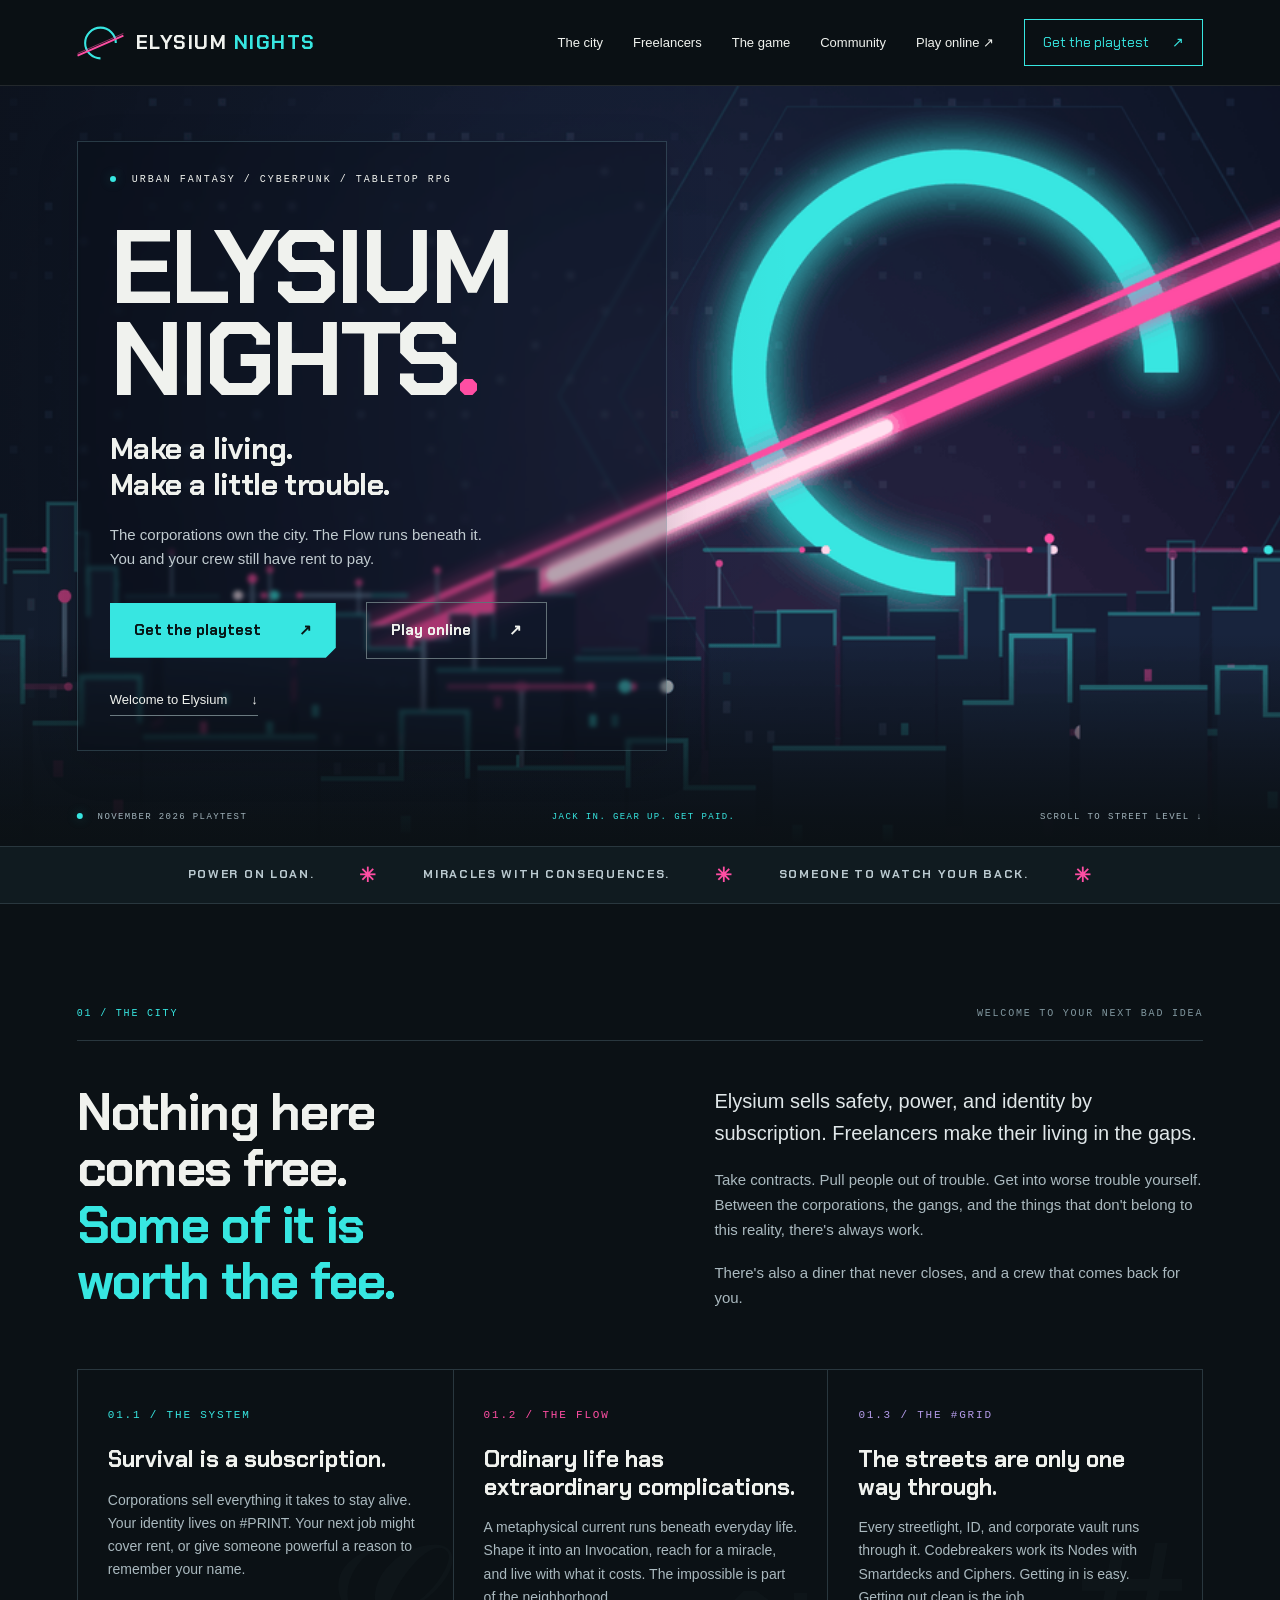
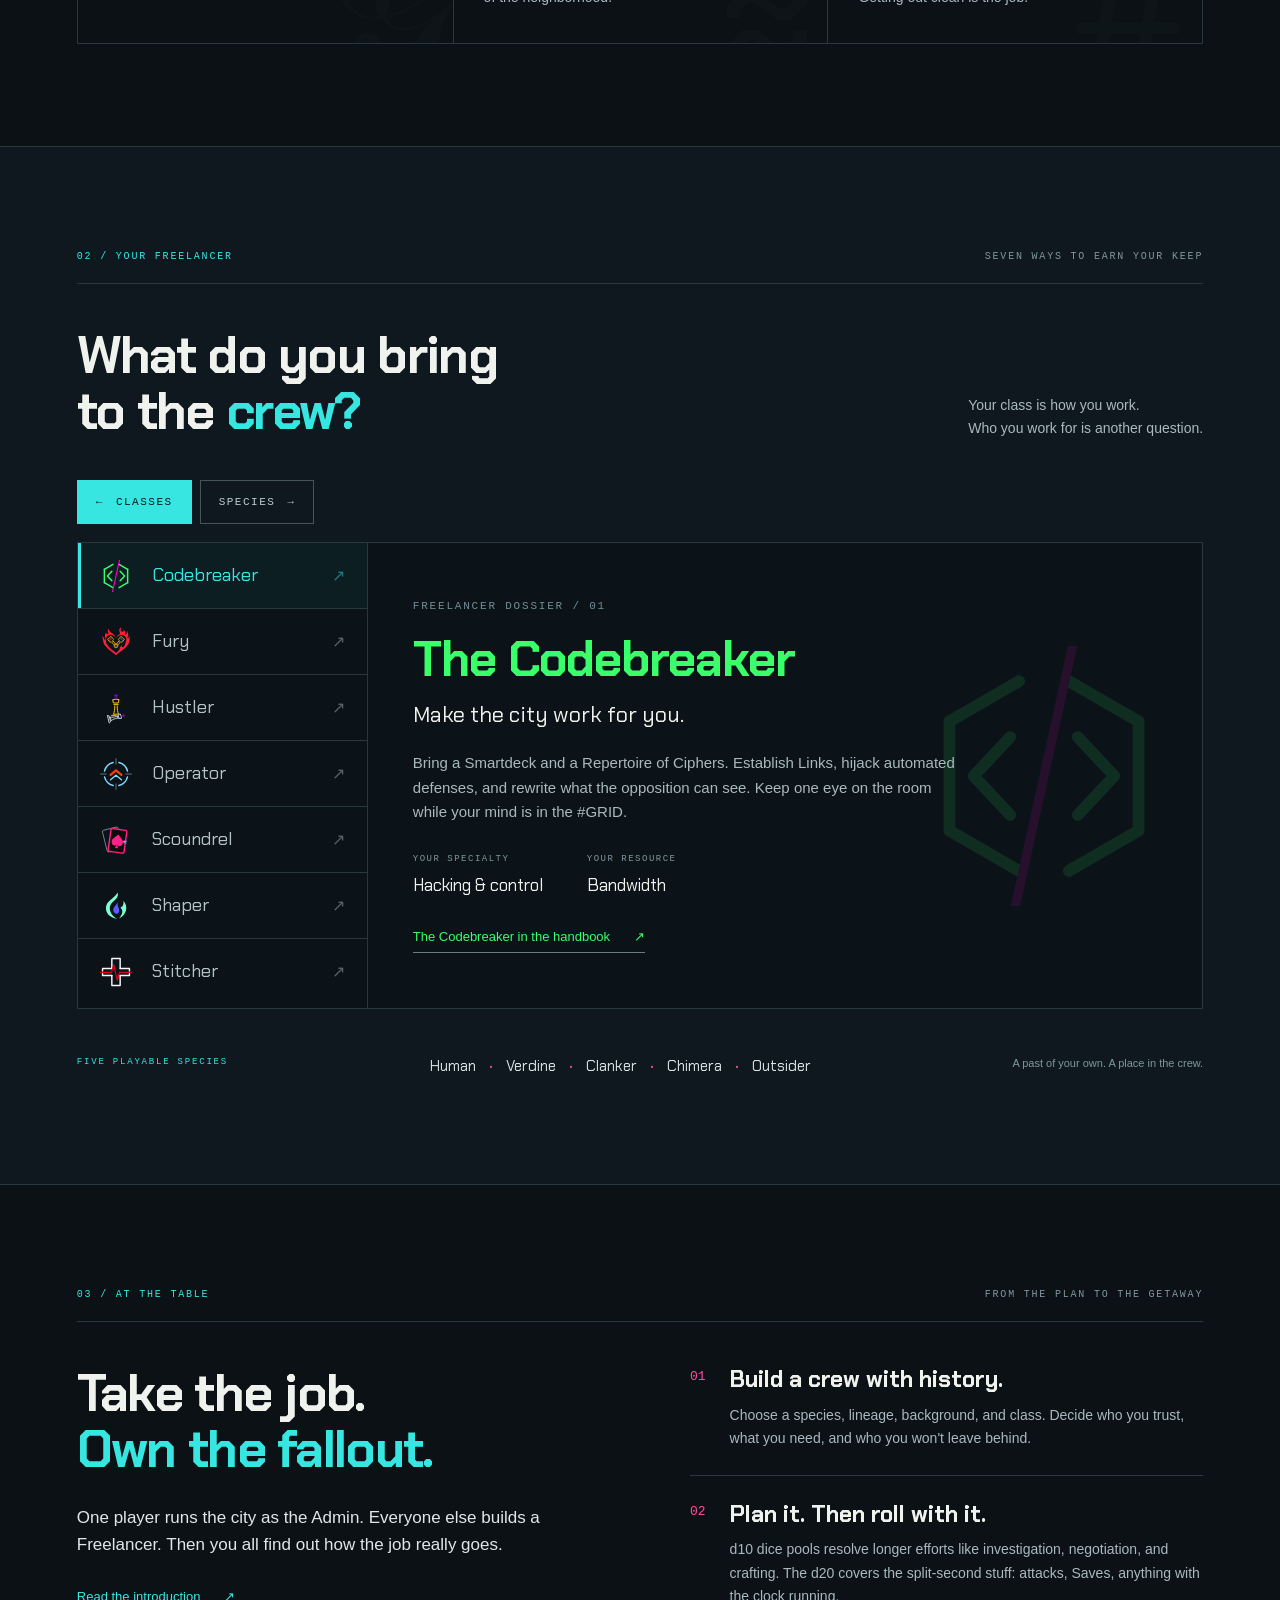
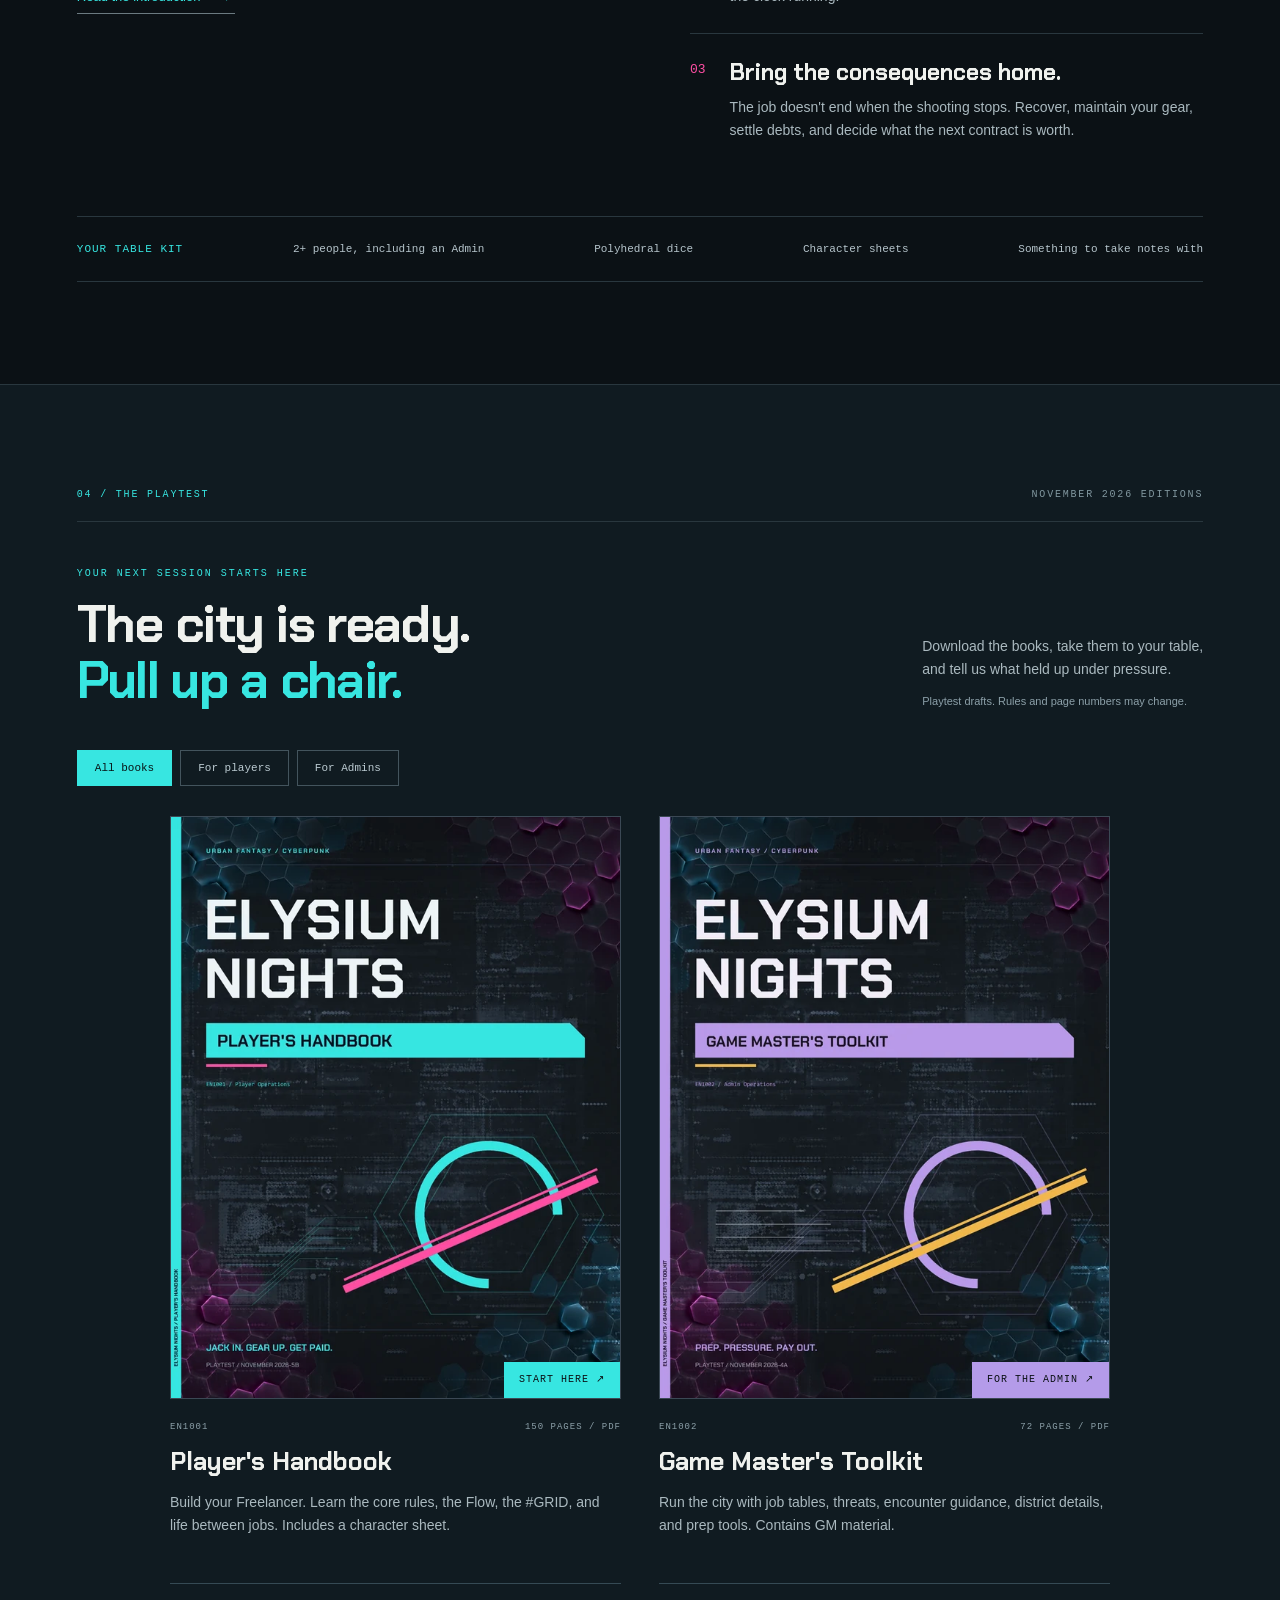
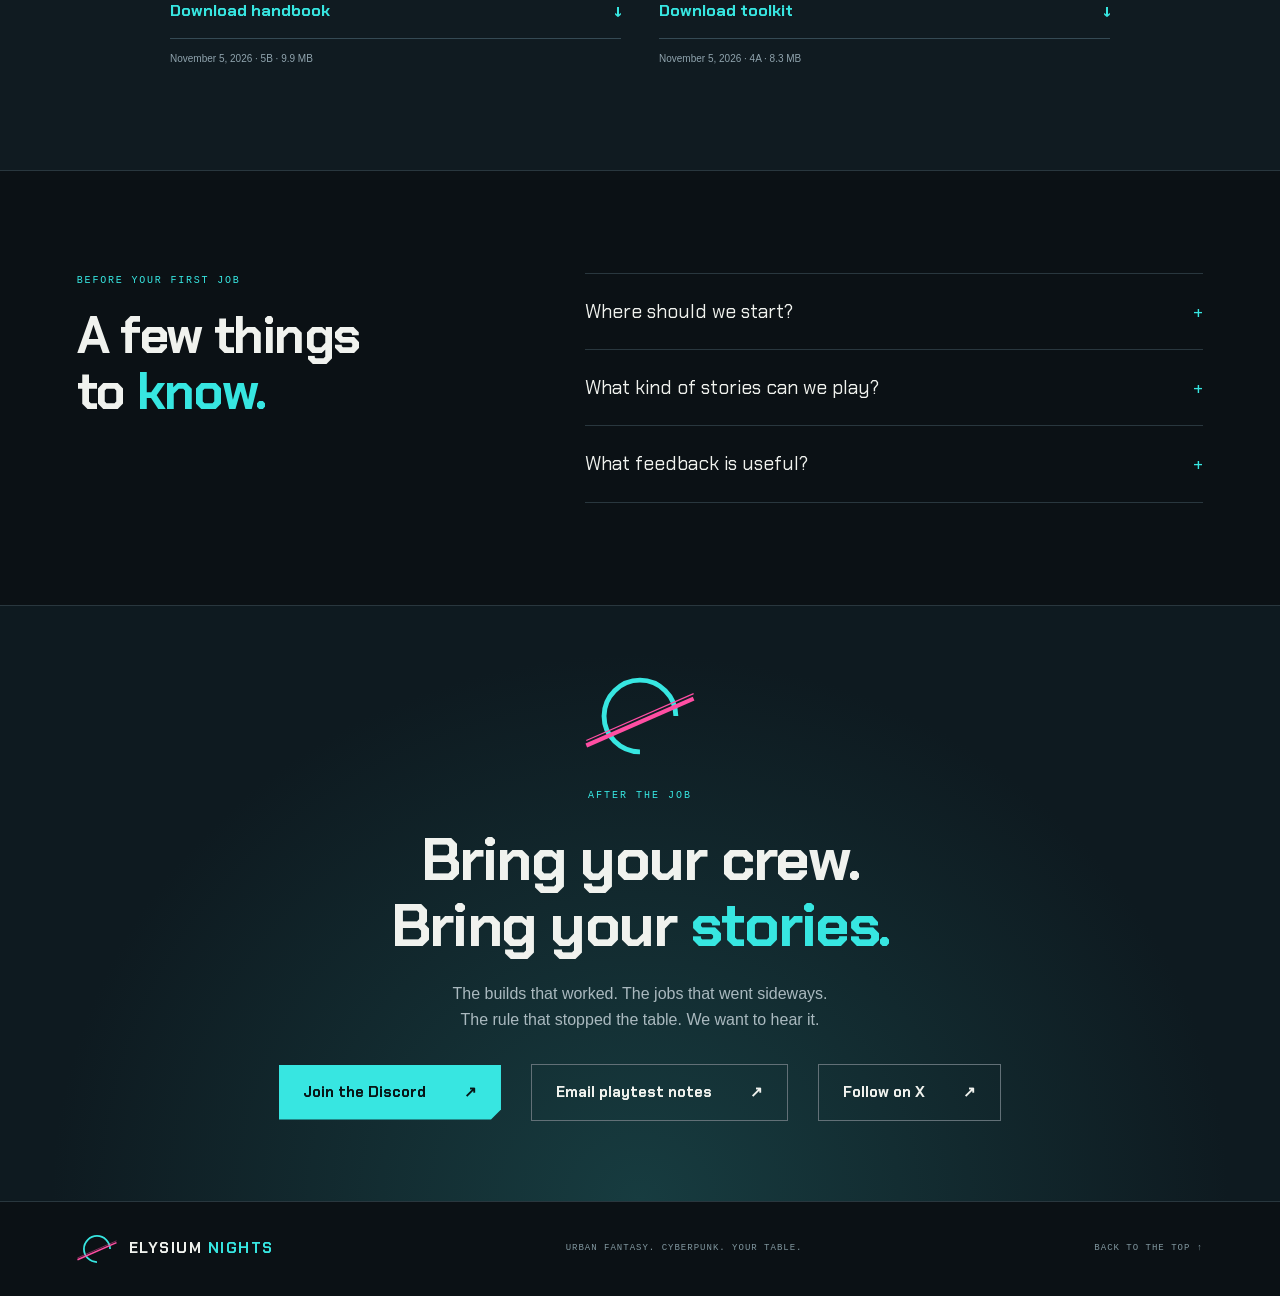
==== commit a7413ff3: "Link the X account and give link previews a proper image Adds Follow on X next to the Discord and em" ====
--- a/index.html
+++ b/index.html
@@ -6,7 +6,8 @@
   <meta name="description" content="A cyberpunk urban fantasy tabletop roleplaying game. Build a Freelancer, find your crew, and take a job in Elysium. Download the November 2026 playtest.">
   <meta name="theme-color" content="#0b1115">
   <meta property="og:title" content="Elysium Nights"><meta property="og:description" content="Urban fantasy. Cyberpunk. Jack in, gear up, and get paid."><meta property="og:type" content="website">
-  <meta property="og:image" content="https://playelysiumnights.com/assets/city-scape-animated.gif"><meta property="og:url" content="https://playelysiumnights.com/">
+  <meta property="og:image" content="https://playelysiumnights.com/assets/share-card.jpg"><meta property="og:image:width" content="1200"><meta property="og:image:height" content="630"><meta property="og:image:alt" content="Elysium Nights. Make a living. Make a little trouble. A neon skyline under a cyan broken halo.">
+  <meta name="twitter:card" content="summary_large_image"><meta name="twitter:site" content="@ElysiumTTRPG"><meta property="og:url" content="https://playelysiumnights.com/">
   <link rel="canonical" href="https://playelysiumnights.com/">
   <script>if(/[?&]portal=/.test(location.search))location.replace('app/'+location.search+location.hash);</script>
   <link rel="icon" href="assets/elysium-icon-broken-halo.svg" type="image/svg+xml">
@@ -85,7 +86,7 @@
   <details><summary>What kind of stories can we play?<span aria-hidden="true">+</span></summary><p>Street work, corporate intrigue, cryptid hunts, and Incursion dives. Run heists, horror, or a crew finding family in a hard city. Mix them however your table likes.</p></details>
   <details><summary>What feedback is useful?<span aria-hidden="true">+</span></summary><p>Tell us what you tried, which book and section you used, what you expected, and what happened. Confusing wording, surprising encounters, and builds that fall apart in play are all useful. Send notes by Discord or email below.</p></details>
  </div></section>
- <section id="community" class="community"><div class="wrap community-inner"><img src="assets/elysium-icon-broken-halo.svg" width="110" height="80" alt="" loading="lazy"><span class="eyebrow">AFTER THE JOB</span><h2>Bring your crew.<br>Bring your <em>stories.</em></h2><p>The builds that worked. The jobs that went sideways.<br>The rule that stopped the table. We want to hear it.</p><div class="actions"><a class="button primary" href="https://discord.gg/b369vdP4QW" target="_blank" rel="noopener">Join the Discord <span aria-hidden="true">↗</span></a><a class="button secondary" href="mailto:playtest@playelysiumnights.com?subject=Elysium%20Nights%20playtest%20feedback">Email playtest notes <span aria-hidden="true">↗</span></a></div></div></section>
+ <section id="community" class="community"><div class="wrap community-inner"><img src="assets/elysium-icon-broken-halo.svg" width="110" height="80" alt="" loading="lazy"><span class="eyebrow">AFTER THE JOB</span><h2>Bring your crew.<br>Bring your <em>stories.</em></h2><p>The builds that worked. The jobs that went sideways.<br>The rule that stopped the table. We want to hear it.</p><div class="actions"><a class="button primary" href="https://discord.gg/b369vdP4QW" target="_blank" rel="noopener">Join the Discord <span aria-hidden="true">↗</span></a><a class="button secondary" href="mailto:playtest@playelysiumnights.com?subject=Elysium%20Nights%20playtest%20feedback">Email playtest notes <span aria-hidden="true">↗</span></a><a class="button secondary" href="https://x.com/ElysiumTTRPG" target="_blank" rel="noopener">Follow on X <span aria-hidden="true">↗</span></a></div></div></section>
 </main>
 <footer class="wrap footer"><a class="brand" href="#home"><img src="assets/elysium-icon-broken-halo.svg" alt="" width="40" height="30"><span>ELYSIUM <b>NIGHTS</b></span></a><p>URBAN FANTASY. CYBERPUNK. YOUR TABLE.</p><a href="#home">BACK TO THE TOP ↑</a></footer>
 </body></html>
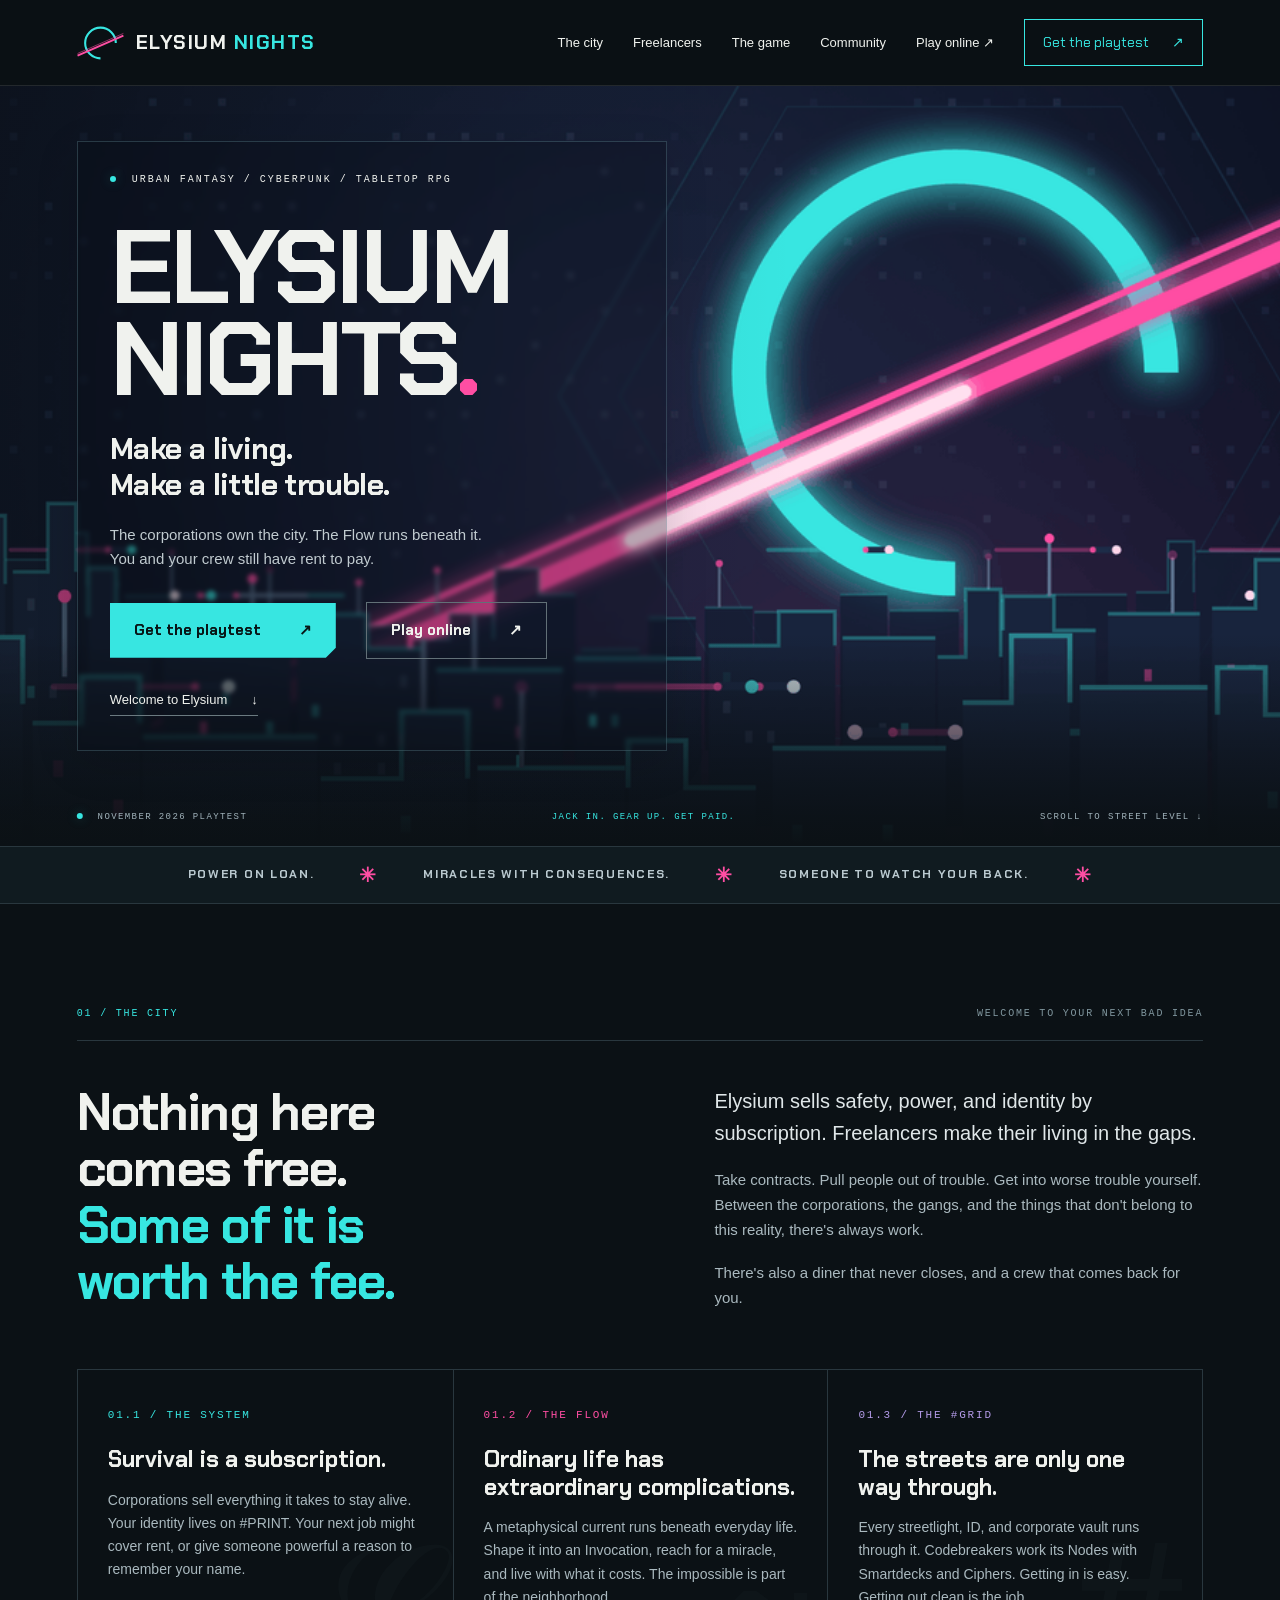
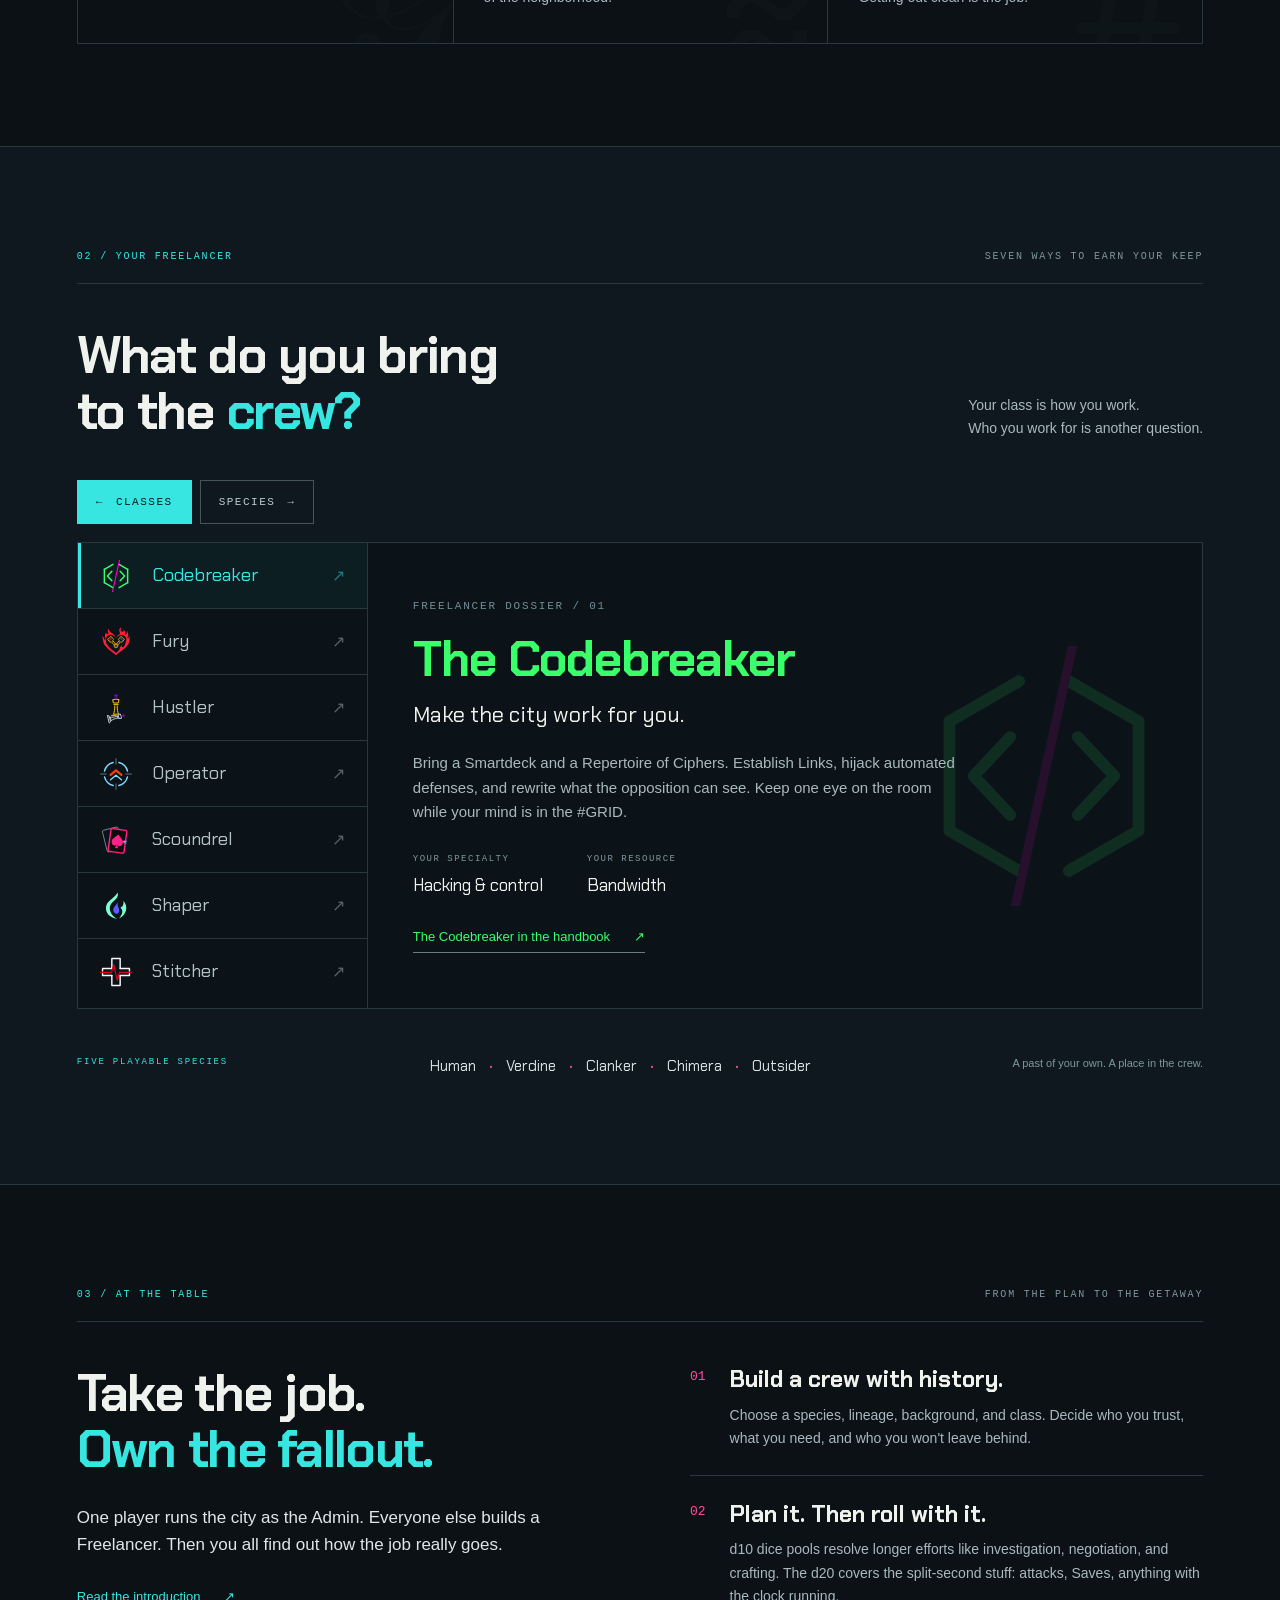
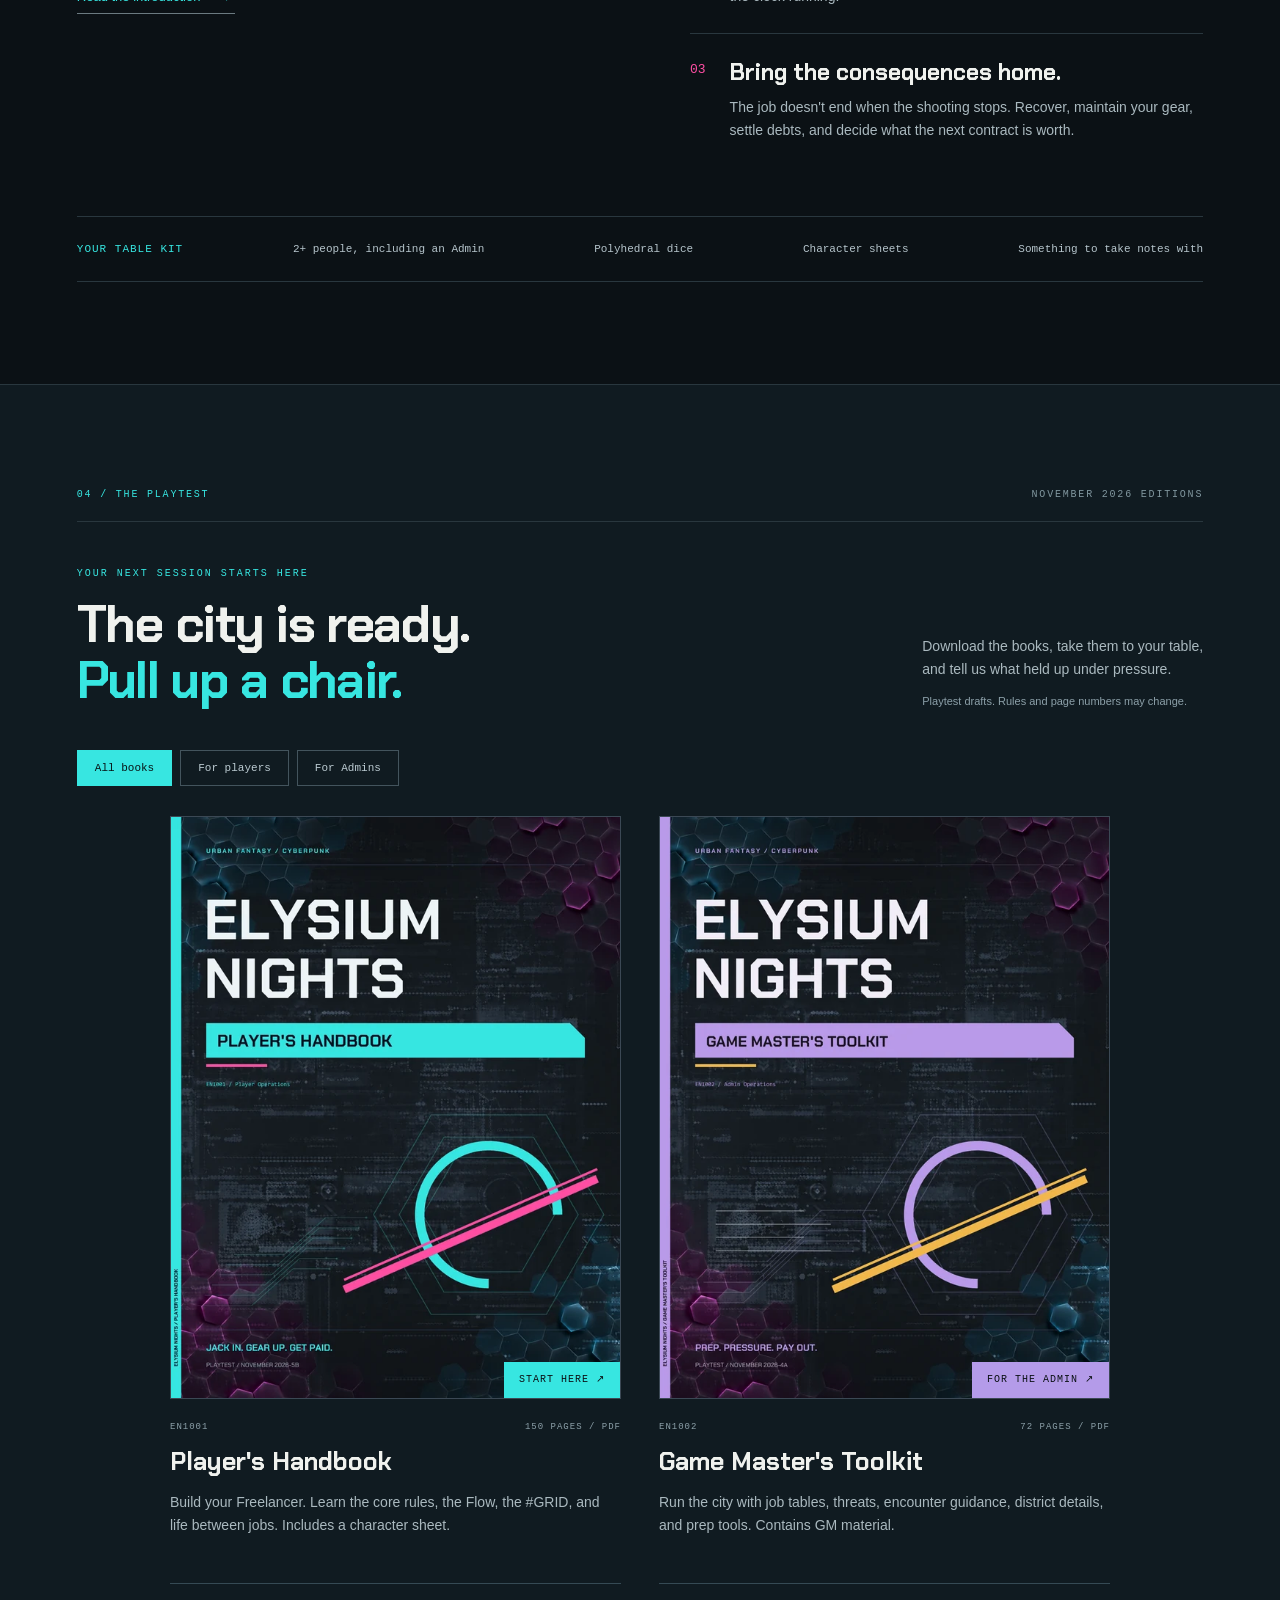
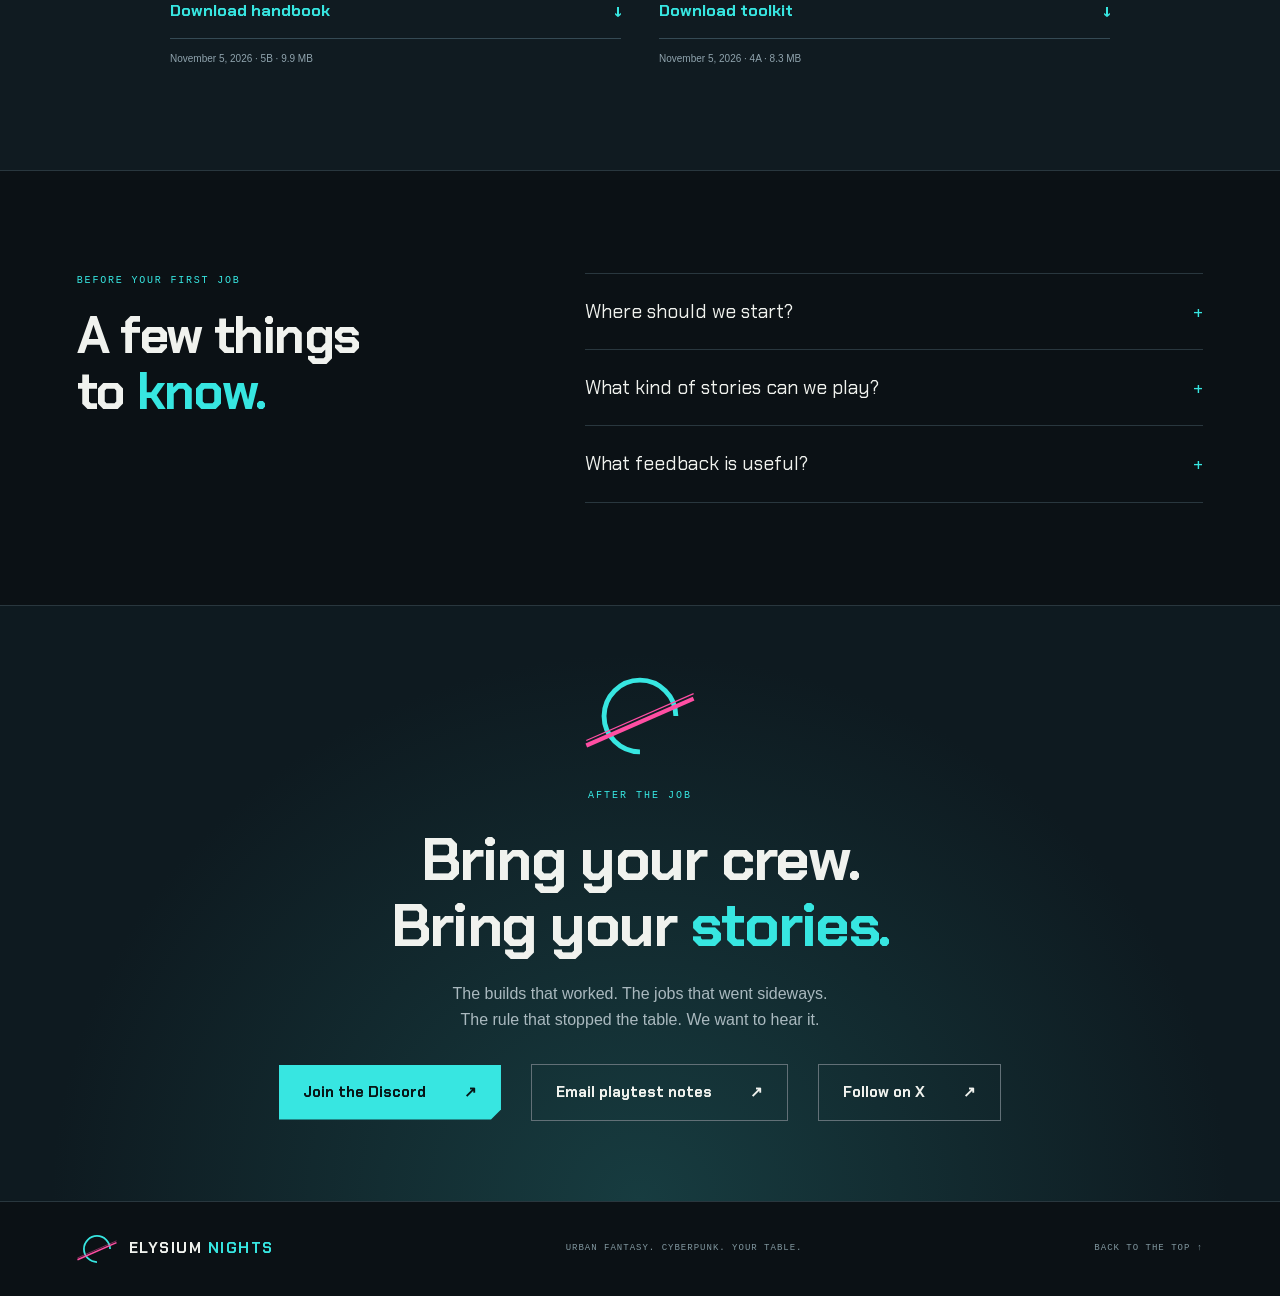
==== commit 5a805bc5: "Add the email signup (04.1 / THE CALL) and next-drop nudges, switched off New subsection inside the " ====
--- a/index.html
+++ b/index.html
@@ -12,7 +12,7 @@
   <script>if(/[?&]portal=/.test(location.search))location.replace('app/'+location.search+location.hash);</script>
   <link rel="icon" href="assets/elysium-icon-broken-halo.svg" type="image/svg+xml">
   <link rel="preload" href="assets/ChakraPetch-Bold.ttf" as="font" type="font/ttf" crossorigin>
-  <link rel="stylesheet" href="styles.css?v=20261105f"><script src="app.js?v=20261105f" defer></script>
+  <link rel="stylesheet" href="styles.css?v=20261106a"><script src="app.js?v=20261106a" defer></script>
 </head>
 <body>
 <a class="skip" href="#main">Skip to content</a>
@@ -77,8 +77,20 @@
   <div class="section-heading"><div><span class="eyebrow cyan">YOUR NEXT SESSION STARTS HERE</span><h2>The city is ready.<br><em>Pull up a chair.</em></h2></div><p>Download the books, take them to your table,<br>and tell us what held up under pressure.<br><span class="small">Playtest drafts. Rules and page numbers may change.</span></p></div>
   <div class="download-filters" role="group" aria-label="Filter playtest books"><button aria-pressed="true" data-filter="all">All books</button><button aria-pressed="false" data-filter="player">For players</button><button aria-pressed="false" data-filter="admin">For Admins</button></div>
   <div class="books" aria-live="polite">
-   <article class="book" data-audience="player" data-drive-id="1WEcqaKJwGbDxiKOOQobW4b7CWUzFVkXg"><a class="cover" href="https://drive.google.com/file/d/1WEcqaKJwGbDxiKOOQobW4b7CWUzFVkXg/view?usp=sharing" target="_blank" rel="noopener" aria-label="Open Player's Handbook PDF"><img src="assets/players-handbook.webp" alt="Elysium Nights Player's Handbook cover" width="612" height="792" loading="lazy"><span>START HERE ↗</span></a><div class="book-meta"><span>EN1001</span><span>150 PAGES / PDF</span></div><h3>Player's Handbook</h3><p>Build your Freelancer. Learn the core rules, the Flow, the #GRID, and life between jobs. Includes a character sheet.</p><a class="download-link" href="https://drive.google.com/uc?export=download&amp;id=1WEcqaKJwGbDxiKOOQobW4b7CWUzFVkXg">Download handbook <span aria-hidden="true">↓</span></a><small data-book-line>November 5, 2026 · 5B · 9.9 MB</small></article>
-   <article class="book" data-audience="admin" data-drive-id="15bD1eus9v84poy0Y7N4RXRUj8v3COMwo"><a class="cover" href="https://drive.google.com/file/d/15bD1eus9v84poy0Y7N4RXRUj8v3COMwo/view?usp=sharing" target="_blank" rel="noopener" aria-label="Open Game Master's Toolkit PDF, contains GM material"><img src="assets/gm-toolkit.webp" alt="Elysium Nights Game Master's Toolkit cover" width="612" height="792" loading="lazy"><span>FOR THE ADMIN ↗</span></a><div class="book-meta"><span>EN1002</span><span>72 PAGES / PDF</span></div><h3>Game Master's Toolkit</h3><p>Run the city with job tables, threats, encounter guidance, district details, and prep tools. Contains GM material.</p><a class="download-link" href="https://drive.google.com/uc?export=download&amp;id=15bD1eus9v84poy0Y7N4RXRUj8v3COMwo">Download toolkit <span aria-hidden="true">↓</span></a><small data-book-line>November 5, 2026 · 4A · 8.3 MB</small></article>
+   <article class="book" data-audience="player" data-drive-id="1WEcqaKJwGbDxiKOOQobW4b7CWUzFVkXg"><a class="cover" href="https://drive.google.com/file/d/1WEcqaKJwGbDxiKOOQobW4b7CWUzFVkXg/view?usp=sharing" target="_blank" rel="noopener" aria-label="Open Player's Handbook PDF"><img src="assets/players-handbook.webp" alt="Elysium Nights Player's Handbook cover" width="612" height="792" loading="lazy"><span>START HERE ↗</span></a><div class="book-meta"><span>EN1001</span><span>150 PAGES / PDF</span></div><h3>Player's Handbook</h3><p>Build your Freelancer. Learn the core rules, the Flow, the #GRID, and life between jobs. Includes a character sheet.</p><a class="download-link" href="https://drive.google.com/uc?export=download&amp;id=1WEcqaKJwGbDxiKOOQobW4b7CWUzFVkXg">Download handbook <span aria-hidden="true">↓</span></a><small data-book-line>November 5, 2026 · 5B · 9.9 MB</small><p class="drop-nudge" data-signup-link hidden>Want the next drop? <a href="#the-call">GET ON THE LIST ↓</a></p></article>
+   <article class="book" data-audience="admin" data-drive-id="15bD1eus9v84poy0Y7N4RXRUj8v3COMwo"><a class="cover" href="https://drive.google.com/file/d/15bD1eus9v84poy0Y7N4RXRUj8v3COMwo/view?usp=sharing" target="_blank" rel="noopener" aria-label="Open Game Master's Toolkit PDF, contains GM material"><img src="assets/gm-toolkit.webp" alt="Elysium Nights Game Master's Toolkit cover" width="612" height="792" loading="lazy"><span>FOR THE ADMIN ↗</span></a><div class="book-meta"><span>EN1002</span><span>72 PAGES / PDF</span></div><h3>Game Master's Toolkit</h3><p>Run the city with job tables, threats, encounter guidance, district details, and prep tools. Contains GM material.</p><a class="download-link" href="https://drive.google.com/uc?export=download&amp;id=15bD1eus9v84poy0Y7N4RXRUj8v3COMwo">Download toolkit <span aria-hidden="true">↓</span></a><small data-book-line>November 5, 2026 · 4A · 8.3 MB</small><p class="drop-nudge" data-signup-link hidden>Want the next drop? <a href="#the-call">GET ON THE LIST ↓</a></p></article>
+  </div>
+  <div id="the-call" class="the-call" hidden>
+   <div class="section-label"><span>04.1 / THE CALL</span></div>
+   <div class="call-grid">
+    <h2>Leave a number.<br><em>We'll call.</em></h2>
+    <div class="call-body">
+     <p>New rules, playtest drops and launch day. A few emails, only when it matters.</p>
+     <form class="call-form" method="post" target="_blank"><label class="sr-only" for="call-email">Email address</label><input id="call-email" type="email" name="email" placeholder="your@email" autocomplete="email" required><button class="button primary" type="submit">PUT ME ON THE LIST</button></form>
+     <p class="call-fine">Nothing here comes free. This is the exception. Unsubscribe anytime, and we never sell the list.</p>
+     <p class="call-done" role="status" hidden>Number logged. Watch your inbox.</p>
+    </div>
+   </div>
   </div>
  </div></section>
  <section class="section wrap faq-section"><div><span class="section-label">BEFORE YOUR FIRST JOB</span><h2>A few things<br>to <em>know.</em></h2></div><div class="faqs">
--- a/styles.css
+++ b/styles.css
@@ -1,7 +1,8 @@
 @font-face{font-family:Chakra;src:url('assets/ChakraPetch-Regular.ttf') format('truetype');font-weight:400;font-display:swap}@font-face{font-family:Chakra;src:url('assets/ChakraPetch-Bold.ttf') format('truetype');font-weight:700;font-display:swap}
 :root{--bg:#0b1115;--panel:#111b21;--text:#f0f2ee;--muted:#aab9bf;--cyan:#37e6e1;--pink:#ff4ea3;--lavender:#b49be9;--line:#29373e;--accent:var(--cyan)}*{box-sizing:border-box}html{scroll-behavior:smooth;scroll-padding-top:88px}body{margin:0;background:var(--bg);color:var(--text);font-family:Arial,Helvetica,sans-serif;font-size:16px;line-height:1.65}button,a{-webkit-tap-highlight-color:transparent}button{font:inherit}a{color:inherit;text-decoration:none}button,a,summary{touch-action:manipulation}a:focus-visible,button:focus-visible,summary:focus-visible,[tabindex]:focus-visible{outline:2px solid var(--cyan);outline-offset:6px}a,button{transition:color .2s,background .2s,border-color .2s,transform .2s}img{display:block;max-width:100%}h1,h2,h3,p{margin:0}h1,h2,h3,.brand,.button,.nav-cta{font-family:Chakra,Arial,sans-serif}h2{font-size:clamp(34px,4vw,56px);line-height:1.1;letter-spacing:-1.7px}h3{font-size:25px;line-height:1.2}em{font-style:normal;color:var(--cyan)}p{color:var(--muted)}.wrap{width:min(1240px,88%);margin-inline:auto}.section{padding-block:102px}.mono,.eyebrow,.section-label,.hero-foot,.book-meta,.footer>p,.footer>a:last-child,.table-kit,.download-filters,.class-number{font-family:Consolas,'Courier New',monospace;font-size:11px;letter-spacing:1.8px;line-height:1.5}.cyan{color:var(--cyan)}.pink{color:var(--pink)}.lavender{color:var(--lavender)}.skip{position:fixed;left:20px;top:-100px;background:var(--cyan);color:var(--bg);padding:12px;z-index:100}.skip:focus{top:12px}.header{height:86px;display:flex;align-items:center;justify-content:space-between;padding-inline:6%;border-bottom:1px solid #ffffff1a;background:#0b1115f5;position:sticky;top:0;z-index:20}.brand{display:flex;align-items:center;gap:12px;font-size:20px;letter-spacing:1.5px;white-space:nowrap;font-weight:700}.brand b{color:var(--cyan)}.header nav{display:flex;align-items:center;gap:30px;font-size:13px}.header nav>a:hover{color:var(--cyan)}.header .nav-cta{border:1px solid var(--cyan);padding:11px 18px;color:var(--cyan);font-size:14px}.nav-cta span{margin-left:20px}.menu-toggle{display:none}.hero{position:relative;width:100%;max-width:1440px;min-height:760px;margin-inline:auto;overflow:hidden;display:flex;align-items:center}.hero-image{position:absolute;inset:0;background:linear-gradient(90deg,#0b111570 0%,#0b111510 42%,#0b111500 62%),linear-gradient(0deg,#0b1115 0%,transparent 28%),url('assets/city-scape-animated.gif') center/cover no-repeat}.hero-content{position:relative;padding-top:36px;padding-bottom:76px}.hero-panel{width:min(590px,100%);padding:30px 32px 34px;background:rgba(5,10,16,.25);-webkit-backdrop-filter:blur(2px);backdrop-filter:blur(2px);border:1px solid rgba(136,187,199,.24);box-shadow:0 12px 40px #00000024}.hero-panel p{color:#d4dde1}.eyebrow{font-size:10px;letter-spacing:2px}.status-dot{display:inline-block;width:6px;height:6px;border-radius:50%;background:var(--cyan);margin-right:8px;box-shadow:0 0 12px #37e6e144}.hero h1{font-size:clamp(68px,8.2vw,116px);line-height:.88;letter-spacing:-4px;margin:34px 0 25px;font-weight:700}.hero h1>span:first-child{color:var(--cyan)}.hero .title-dot{color:var(--pink)}.hero h2{font-size:30px;letter-spacing:-.6px;line-height:1.2}.hero p{font-size:15px;color:#c1cbd0;margin-top:20px}.actions{display:flex;align-items:center;gap:30px;margin-top:30px;flex-wrap:wrap}.button{display:inline-flex;align-items:center;justify-content:space-between;gap:38px;padding:15px 24px;font-size:15px;font-weight:700;min-height:54px}.primary{background:var(--cyan);color:#081516;clip-path:polygon(0 0,100% 0,100% calc(100% - 10px),calc(100% - 10px) 100%,0 100%)}.primary:hover{background:#a0ffef;transform:translateY(-2px)}.secondary{border:1px solid #627077;color:var(--text)}.secondary:hover{border-color:var(--cyan);color:var(--cyan)}.text-link{font-size:13px;border-bottom:1px solid #6b7a80;padding-bottom:5px;display:inline-flex;gap:24px;align-items:center}.text-link:hover{color:var(--cyan);border-color:var(--cyan)}.hero-foot{position:absolute;bottom:22px;left:50%;transform:translateX(-50%);display:flex;justify-content:space-between;gap:20px;color:#a1b3bb;font-size:9px;letter-spacing:1.4px}.hero-foot span:nth-child(2){color:var(--cyan)}.ticker{display:flex;justify-content:center;gap:45px;align-items:center;border-block:1px solid var(--line);background:#101b20;padding:18px 20px;font-family:Chakra,Arial,sans-serif;font-weight:700;font-size:12px;letter-spacing:1.7px;color:#bac9cf}.ticker i{font-style:normal;color:var(--pink);font-size:20px;line-height:1}.section-label{display:flex;justify-content:space-between;color:#81979f;font-size:10px;border-bottom:1px solid var(--line);padding-bottom:19px;margin-bottom:44px}.section-label>span:first-child{color:var(--cyan)}.intro-grid{display:grid;grid-template-columns:1.1fr 1fr;gap:100px}.lead{font-size:20px;line-height:1.6;color:#e0e7e9}.intro-copy p+p{margin-top:19px;font-size:15px}.world-grid{display:grid;grid-template-columns:repeat(3,1fr);margin-top:58px;border:1px solid var(--line)}.world-grid article{position:relative;padding:30px 30px 34px;overflow:hidden;min-height:265px}.world-grid article+article{border-left:1px solid var(--line)}.world-grid h3{font-size:23px;margin:20px 0 15px}.world-grid p{font-size:14px;position:relative;z-index:1;max-width:330px}.world-word{position:absolute;right:10px;bottom:-55px;font-family:Chakra,sans-serif;font-size:180px;color:#9bd3e706;line-height:1}.freelancer-section{background:#0e181e;border-block:1px solid var(--line)}.section-heading{display:flex;justify-content:space-between;gap:40px;align-items:flex-end;margin-bottom:40px}.section-heading>p{font-size:14px;max-width:400px}.class-explorer{display:grid;grid-template-columns:290px 1fr;border:1px solid var(--line);background:#0b1318}.class-list{border-right:1px solid var(--line)}.class-tab{display:flex;align-items:center;width:100%;gap:20px;min-height:66px;padding:12px 22px;background:transparent;color:#b4c3c9;border:0;border-bottom:1px solid var(--line);text-align:left;cursor:pointer;font-family:Chakra,sans-serif;font-size:18px}.class-tab:last-child{border-bottom:0}.class-tab img{width:32px;height:32px}.class-tab span:last-child{margin-left:auto;font-size:16px;opacity:.45}.class-tab:hover{background:#16272c;color:#fff}.class-tab[aria-selected=true]{background:#37e6e10d;color:var(--cyan);box-shadow:inset 3px 0 var(--cyan)}.class-panel{padding:40px 45px;position:relative;display:flex;flex-direction:column;justify-content:center;min-height:465px;overflow:hidden}.class-panel .class-art{position:absolute;width:260px;height:260px;right:28px;top:50%;transform:translateY(-50%);opacity:.11;pointer-events:none}.class-panel .class-number{color:#748c96;margin-bottom:15px}.class-panel h3{font-size:49px;letter-spacing:-1px;color:var(--accent);position:relative}.class-tagline{font-family:Chakra,sans-serif;color:var(--text);font-size:22px;margin:8px 0 18px;position:relative}.class-description{max-width:550px;font-size:15px;position:relative}.class-stats{display:flex;gap:44px;margin:27px 0;position:relative}.class-stats dt{font-family:Consolas,monospace;font-size:9px;letter-spacing:1.5px;color:#81979f}.class-stats dd{margin:4px 0 0;font-family:Chakra,sans-serif;font-size:17px}.class-panel .text-link{align-self:flex-start;color:var(--accent);position:relative}.species{display:flex;justify-content:space-between;align-items:center;gap:20px;padding-top:35px}.species>span:first-child{color:var(--cyan);font-size:9px}.species p{font-family:Chakra,sans-serif;color:#d8e2e5;font-size:15px}.species b{color:var(--pink);padding-inline:9px}.species>span:last-child{font-size:11px;color:#81979f}.game-grid{display:grid;grid-template-columns:1fr 1fr;gap:100px}.game-grid .lead{font-size:17px;margin:25px 0}.game-steps article{display:flex;gap:24px;padding:25px 0;border-top:1px solid var(--line)}.game-steps article:first-child{padding-top:0;border:0}.game-steps article>span{font-family:Consolas,monospace;color:var(--pink);font-size:13px}.game-steps h3{font-size:23px;margin-bottom:10px}.game-steps p{font-size:14px}.table-kit{margin-top:48px;padding:24px 0;border-block:1px solid var(--line);display:flex;gap:25px;justify-content:space-between;letter-spacing:0;font-size:11px;color:#b6c5cc}.table-kit>span:first-child{letter-spacing:1px}.downloads-section{background:#101b21;border-block:1px solid var(--line)}.section-heading .eyebrow{display:block;margin-bottom:16px}.small{display:block;font-size:11px;color:#8ca0a9;margin-top:10px}.download-filters{display:flex;gap:8px;margin-bottom:30px;letter-spacing:0}.download-filters button{background:transparent;border:1px solid #43545d;color:#bccbd2;padding:9px 17px;cursor:pointer;font-family:inherit;font-size:11px}.download-filters button[aria-pressed=true]{background:var(--cyan);border-color:var(--cyan);color:#081516}.books{display:grid;grid-template-columns:repeat(2,minmax(0,1fr));gap:38px;max-width:940px;margin-inline:auto}.book[hidden]{display:none}.cover{display:block;position:relative;background:#11171d;overflow:hidden;border:1px solid #3b4854}.cover img{width:100%;height:auto;transition:transform .35s}.cover:hover img{transform:scale(1.025)}.cover>span{position:absolute;bottom:0;right:0;padding:10px 15px;background:var(--cyan);color:#0b1115;font-family:Consolas,monospace;letter-spacing:1px;font-size:10px}.book:nth-child(2) .cover>span{background:var(--lavender)}.book-meta{display:flex;justify-content:space-between;font-size:9px;color:#8ca0a9;margin:22px 0 12px;letter-spacing:1px}.book h3{font-size:25px}.book p{font-size:14px;margin:14px 0 22px;min-height:70px}.download-link{display:flex;align-items:center;justify-content:space-between;color:var(--cyan);font-family:Chakra,sans-serif;font-weight:700;border-block:1px solid #354a54;padding:14px 0}.download-link:hover{color:white;border-color:var(--cyan)}.book small{display:block;color:#8fa3ad;margin-top:12px;font-size:10px}.faq-section{display:grid;grid-template-columns:.9fr 1.3fr;gap:80px}.faq-section .section-label{border:0;margin-bottom:20px;padding:0;color:var(--cyan)}.faqs details{border-top:1px solid var(--line);padding:22px 0}.faqs details:last-child{border-bottom:1px solid var(--line)}.faqs summary{list-style:none;display:flex;justify-content:space-between;gap:20px;font-family:Chakra,sans-serif;font-size:19px;cursor:pointer}.faqs summary::-webkit-details-marker{display:none}.faqs summary span{color:var(--cyan)}.faqs details[open] summary span{transform:rotate(45deg)}.faqs p{font-size:14px;margin-top:17px}.community{position:relative;border-block:1px solid var(--line);background:radial-gradient(ellipse at 50% 100%,#173c40 0%,#0e1a20 65%);overflow:hidden;text-align:center}.community-inner{padding-block:70px 80px;position:relative}.community img{margin:0 auto 24px}.community .eyebrow{color:var(--cyan)}.community h2{margin-top:20px;font-size:60px}.community p{margin:23px 0}.community .actions{justify-content:center}.footer{display:flex;justify-content:space-between;align-items:center;gap:25px;padding-block:32px}.footer .brand{font-size:15px}.footer>p,.footer>a:last-child{font-size:9px;letter-spacing:1px;color:#81979f}.footer>a:last-child:hover{color:var(--cyan)}
 .explorer-switch{display:flex;flex-wrap:wrap;gap:8px;margin-bottom:18px}.explorer-switch button{display:inline-flex;align-items:center;gap:12px;min-height:44px;background:transparent;border:1px solid #43545d;color:#bccbd2;padding:9px 18px;cursor:pointer;font-family:Consolas,'Courier New',monospace;font-size:11px;letter-spacing:1.5px;text-transform:uppercase}.explorer-switch button:hover{border-color:var(--cyan);color:#fff}.explorer-switch button[aria-selected=true]{background:var(--cyan);border-color:var(--cyan);color:#081516}.explorer-switch button[data-view=species][aria-selected=true]{background:var(--lavender);border-color:var(--lavender)}.explorer-viewport{overflow:hidden;overflow:clip}.explorer-track{display:flex;width:200%;transition:transform .55s cubic-bezier(.65,0,.35,1)}.explorer-track>.class-explorer{flex:0 0 50%;min-width:0;transition:opacity .55s}.explorer-track[data-view=species]{transform:translateX(-50%)}.explorer-track>[inert]{opacity:.35}.species-panel{--accent:var(--lavender)}.tab-icon{display:flex;flex:0 0 auto}.species-list .tab-icon{position:relative;width:44px;height:44px;overflow:hidden}.species-list .class-tab img{position:absolute;left:50%;top:50%;width:96px;height:64px;max-width:none;transform:translate(-50%,-50%)}.species-list .class-tab[aria-selected=true]{background:#b49be90f;color:var(--lavender);box-shadow:inset 3px 0 var(--lavender)}.species-panel .class-art{width:420px;height:280px;right:10px;opacity:.2}.species p button{background:none;border:0;border-bottom:1px solid transparent;padding:10px 0 2px;color:inherit;font:inherit;cursor:pointer}.species p button:hover,.species p button:focus-visible{color:var(--lavender);border-color:var(--lavender)}.species[data-showing=classes] p button:hover,.species[data-showing=classes] p button:focus-visible{color:var(--cyan);border-color:var(--cyan)}.species>span:first-child,.species p{transition:opacity .18s,transform .18s}.species.swapping>span:first-child,.species.swapping p{opacity:0;transform:translateY(4px)}
+.sr-only{position:absolute;width:1px;height:1px;padding:0;margin:-1px;overflow:hidden;clip:rect(0,0,0,0);white-space:nowrap;border:0}.the-call{margin-top:102px}.call-grid{display:grid;grid-template-columns:repeat(2,minmax(0,1fr));gap:30px 100px;align-items:end}.call-body>p:first-child{color:#e0e7e9;font-size:17px}.call-form{display:flex;flex-wrap:wrap;gap:12px;margin:26px 0 14px}.call-form input{flex:1 1 240px;min-width:0;min-height:54px;padding:0 18px;background:#0b1318;border:1px solid #43545d;color:var(--text);font:15px Consolas,"Courier New",monospace}.call-form input::placeholder{color:#748c96}.call-form input:focus{outline:2px solid var(--cyan);outline-offset:2px;border-color:var(--cyan)}.call-form .button{flex:0 0 auto;border:0;cursor:pointer;font-family:Chakra,sans-serif;letter-spacing:1px}.call-form .button:disabled{opacity:.6;cursor:wait}.call-form[hidden]{display:none}.call-fine{font-size:11px;color:#8ca0a9}.call-done{margin-top:26px;color:var(--cyan);font-family:Chakra,sans-serif;font-size:20px}.book .drop-nudge{margin:10px 0 0;min-height:0;font-size:11px;color:#8fa3ad}.drop-nudge a{color:var(--cyan);font-family:Consolas,"Courier New",monospace;font-size:10px;letter-spacing:1.5px}.drop-nudge a:hover{color:#fff}
 @media(max-width:1100px){.header nav{gap:18px}.brand{font-size:16px}.intro-grid,.game-grid{gap:55px}.class-explorer{grid-template-columns:240px 1fr}.class-panel{padding:32px}.species{flex-wrap:wrap}.species>span:last-child{display:none}.ticker{gap:24px;font-size:10px}.books{gap:25px}.book h3{font-size:21px}.table-kit{flex-wrap:wrap;justify-content:flex-start}.hero{min-height:740px}}
 @media(max-width:1020px){.menu-toggle{display:flex;align-items:center;gap:18px;min-height:44px;background:transparent;border:1px solid #3b505a;padding:7px 12px;color:var(--cyan);font-family:Chakra,sans-serif;font-size:13px}.header nav{display:none;position:absolute;top:86px;left:0;right:0;padding:22px 6%;background:#0b1115;flex-direction:column;align-items:stretch;border-bottom:1px solid var(--line);gap:0}.header nav.open{display:flex}.header nav>a{padding:14px 0}.header nav>.nav-cta{padding:14px;margin-top:10px}}
-@media(max-width:760px){html{scroll-padding-top:72px}.wrap{width:88%}.header{height:72px}.brand{font-size:16px;gap:8px}.brand img{width:37px}.menu-toggle{display:flex;align-items:center;gap:18px;background:transparent;border:1px solid #3b505a;padding:7px 12px;color:var(--cyan);font-family:Chakra,sans-serif;font-size:13px}.header nav{display:none;position:absolute;top:72px;left:0;right:0;padding:22px 6%;background:#0b1115;flex-direction:column;align-items:stretch;border-bottom:1px solid var(--line);gap:0}.header nav.open{display:flex}.header nav>a{padding:14px 0}.header nav>.nav-cta{padding:14px;margin-top:10px}.hero{min-height:710px;align-items:flex-start}.hero-content{padding-top:30px;padding-bottom:90px}.hero-panel{padding:24px 20px 28px;width:100%;background:rgba(5,10,16,.35)}.hero-image{background-image:linear-gradient(90deg,#0b1115e8,#0b111580),linear-gradient(0deg,#0b1115,transparent 45%),url('assets/city-scape-animated.gif');background-position:62% center}.hero h1{font-size:clamp(48px,16vw,84px);letter-spacing:-2px;margin-top:28px}.hero h2{font-size:27px}.hero .eyebrow{font-size:8px;letter-spacing:.7px}.hero p{font-size:14px;max-width:340px}.desktop-break{display:none}.actions{gap:20px}.hero .actions{align-items:flex-start;flex-direction:column}.hero-foot{font-size:8px;gap:12px;flex-wrap:wrap;bottom:24px}.hero-foot span:nth-child(2){display:none}.hero-foot a{font-size:7px}.ticker{justify-content:flex-start;gap:16px;padding-inline:6%;font-size:9px;flex-wrap:wrap}.ticker span:nth-of-type(3),.ticker i:last-child{display:none}.section{padding-block:65px}.section-label{font-size:9px;margin-bottom:30px}.section-label span+span{display:none}h2{font-size:37px;letter-spacing:-1px}.intro-grid,.game-grid,.faq-section{grid-template-columns:1fr;gap:30px}.intro-grid h2 br:last-child{display:none}.lead{font-size:18px}.world-grid{grid-template-columns:1fr;margin-top:35px}.world-grid article{min-height:0;padding:27px}.world-grid article+article{border-left:0;border-top:1px solid var(--line)}.world-grid h3{margin-top:14px}.world-grid p{max-width:100%}.section-heading{display:block}.section-heading>p{margin-top:22px}.class-explorer{grid-template-columns:1fr}.class-list{display:flex;overflow-x:auto;border-right:0;border-bottom:1px solid var(--line);scrollbar-width:thin;scrollbar-color:var(--cyan) var(--bg)}.class-tab{width:auto;flex-shrink:0;gap:9px;padding:14px 18px;font-size:15px;min-height:62px;border-right:1px solid var(--line);border-bottom:0}.class-tab img{width:25px;height:25px}.class-tab span:last-child{display:none}.class-tab[aria-selected=true]{box-shadow:inset 0 -3px var(--cyan)}.class-panel{padding:28px;min-height:438px}.class-panel h3{font-size:38px}.class-tagline{font-size:20px}.class-description{font-size:14px}.class-panel .class-art{width:185px;right:10px}.class-stats{gap:30px}.species{display:block;padding-top:25px}.species p{font-size:13px;margin-top:10px}.species b{padding-inline:4px}.game-steps{margin-top:8px}.game-steps h3{font-size:22px}.table-kit{gap:15px 22px;margin-top:30px}.table-kit>span:first-child{width:100%}.books{grid-template-columns:1fr;gap:48px}.cover{max-width:400px}.book h3{font-size:27px}.book p{min-height:0}.book-meta{max-width:400px}.faq-section{gap:36px}.community h2{font-size:43px}.community .eyebrow{font-size:8px;letter-spacing:1px}.community p{font-size:14px}.community .actions{gap:15px}.community .button{width:100%;max-width:310px}.community-inner{padding-block:55px}.footer{flex-wrap:wrap;padding-block:28px}.footer>p{order:3;width:100%;font-size:8px}.footer>a:last-child{font-size:8px}.footer .brand{font-size:13px}.footer .brand img{width:30px}.explorer-switch button{flex:1 1 0;justify-content:center}.species-list .tab-icon{width:32px;height:32px}.species-list .class-tab img{width:72px;height:48px}.species-list .class-tab[aria-selected=true]{box-shadow:inset 0 -3px var(--lavender)}.species-panel .class-art{width:300px;height:200px;right:-40px}}
+@media(max-width:760px){html{scroll-padding-top:72px}.wrap{width:88%}.header{height:72px}.brand{font-size:16px;gap:8px}.brand img{width:37px}.menu-toggle{display:flex;align-items:center;gap:18px;background:transparent;border:1px solid #3b505a;padding:7px 12px;color:var(--cyan);font-family:Chakra,sans-serif;font-size:13px}.header nav{display:none;position:absolute;top:72px;left:0;right:0;padding:22px 6%;background:#0b1115;flex-direction:column;align-items:stretch;border-bottom:1px solid var(--line);gap:0}.header nav.open{display:flex}.header nav>a{padding:14px 0}.header nav>.nav-cta{padding:14px;margin-top:10px}.hero{min-height:710px;align-items:flex-start}.hero-content{padding-top:30px;padding-bottom:90px}.hero-panel{padding:24px 20px 28px;width:100%;background:rgba(5,10,16,.35)}.hero-image{background-image:linear-gradient(90deg,#0b1115e8,#0b111580),linear-gradient(0deg,#0b1115,transparent 45%),url('assets/city-scape-animated.gif');background-position:62% center}.hero h1{font-size:clamp(48px,16vw,84px);letter-spacing:-2px;margin-top:28px}.hero h2{font-size:27px}.hero .eyebrow{font-size:8px;letter-spacing:.7px}.hero p{font-size:14px;max-width:340px}.desktop-break{display:none}.actions{gap:20px}.hero .actions{align-items:flex-start;flex-direction:column}.hero-foot{font-size:8px;gap:12px;flex-wrap:wrap;bottom:24px}.hero-foot span:nth-child(2){display:none}.hero-foot a{font-size:7px}.ticker{justify-content:flex-start;gap:16px;padding-inline:6%;font-size:9px;flex-wrap:wrap}.ticker span:nth-of-type(3),.ticker i:last-child{display:none}.section{padding-block:65px}.section-label{font-size:9px;margin-bottom:30px}.section-label span+span{display:none}h2{font-size:37px;letter-spacing:-1px}.intro-grid,.game-grid,.faq-section{grid-template-columns:1fr;gap:30px}.intro-grid h2 br:last-child{display:none}.lead{font-size:18px}.world-grid{grid-template-columns:1fr;margin-top:35px}.world-grid article{min-height:0;padding:27px}.world-grid article+article{border-left:0;border-top:1px solid var(--line)}.world-grid h3{margin-top:14px}.world-grid p{max-width:100%}.section-heading{display:block}.section-heading>p{margin-top:22px}.class-explorer{grid-template-columns:1fr}.class-list{display:flex;overflow-x:auto;border-right:0;border-bottom:1px solid var(--line);scrollbar-width:thin;scrollbar-color:var(--cyan) var(--bg)}.class-tab{width:auto;flex-shrink:0;gap:9px;padding:14px 18px;font-size:15px;min-height:62px;border-right:1px solid var(--line);border-bottom:0}.class-tab img{width:25px;height:25px}.class-tab span:last-child{display:none}.class-tab[aria-selected=true]{box-shadow:inset 0 -3px var(--cyan)}.class-panel{padding:28px;min-height:438px}.class-panel h3{font-size:38px}.class-tagline{font-size:20px}.class-description{font-size:14px}.class-panel .class-art{width:185px;right:10px}.class-stats{gap:30px}.species{display:block;padding-top:25px}.species p{font-size:13px;margin-top:10px}.species b{padding-inline:4px}.game-steps{margin-top:8px}.game-steps h3{font-size:22px}.table-kit{gap:15px 22px;margin-top:30px}.table-kit>span:first-child{width:100%}.books{grid-template-columns:1fr;gap:48px}.cover{max-width:400px}.book h3{font-size:27px}.book p{min-height:0}.book-meta{max-width:400px}.faq-section{gap:36px}.community h2{font-size:43px}.community .eyebrow{font-size:8px;letter-spacing:1px}.community p{font-size:14px}.community .actions{gap:15px}.community .button{width:100%;max-width:310px}.community-inner{padding-block:55px}.footer{flex-wrap:wrap;padding-block:28px}.footer>p{order:3;width:100%;font-size:8px}.footer>a:last-child{font-size:8px}.footer .brand{font-size:13px}.footer .brand img{width:30px}.explorer-switch button{flex:1 1 0;justify-content:center}.species-list .tab-icon{width:32px;height:32px}.species-list .class-tab img{width:72px;height:48px}.species-list .class-tab[aria-selected=true]{box-shadow:inset 0 -3px var(--lavender)}.species-panel .class-art{width:300px;height:200px;right:-40px}.call-grid{grid-template-columns:1fr}.the-call{margin-top:70px}}
 @media(prefers-reduced-motion:reduce){html{scroll-behavior:auto}*,*::before,*::after{transition:none!important;animation:none!important}}
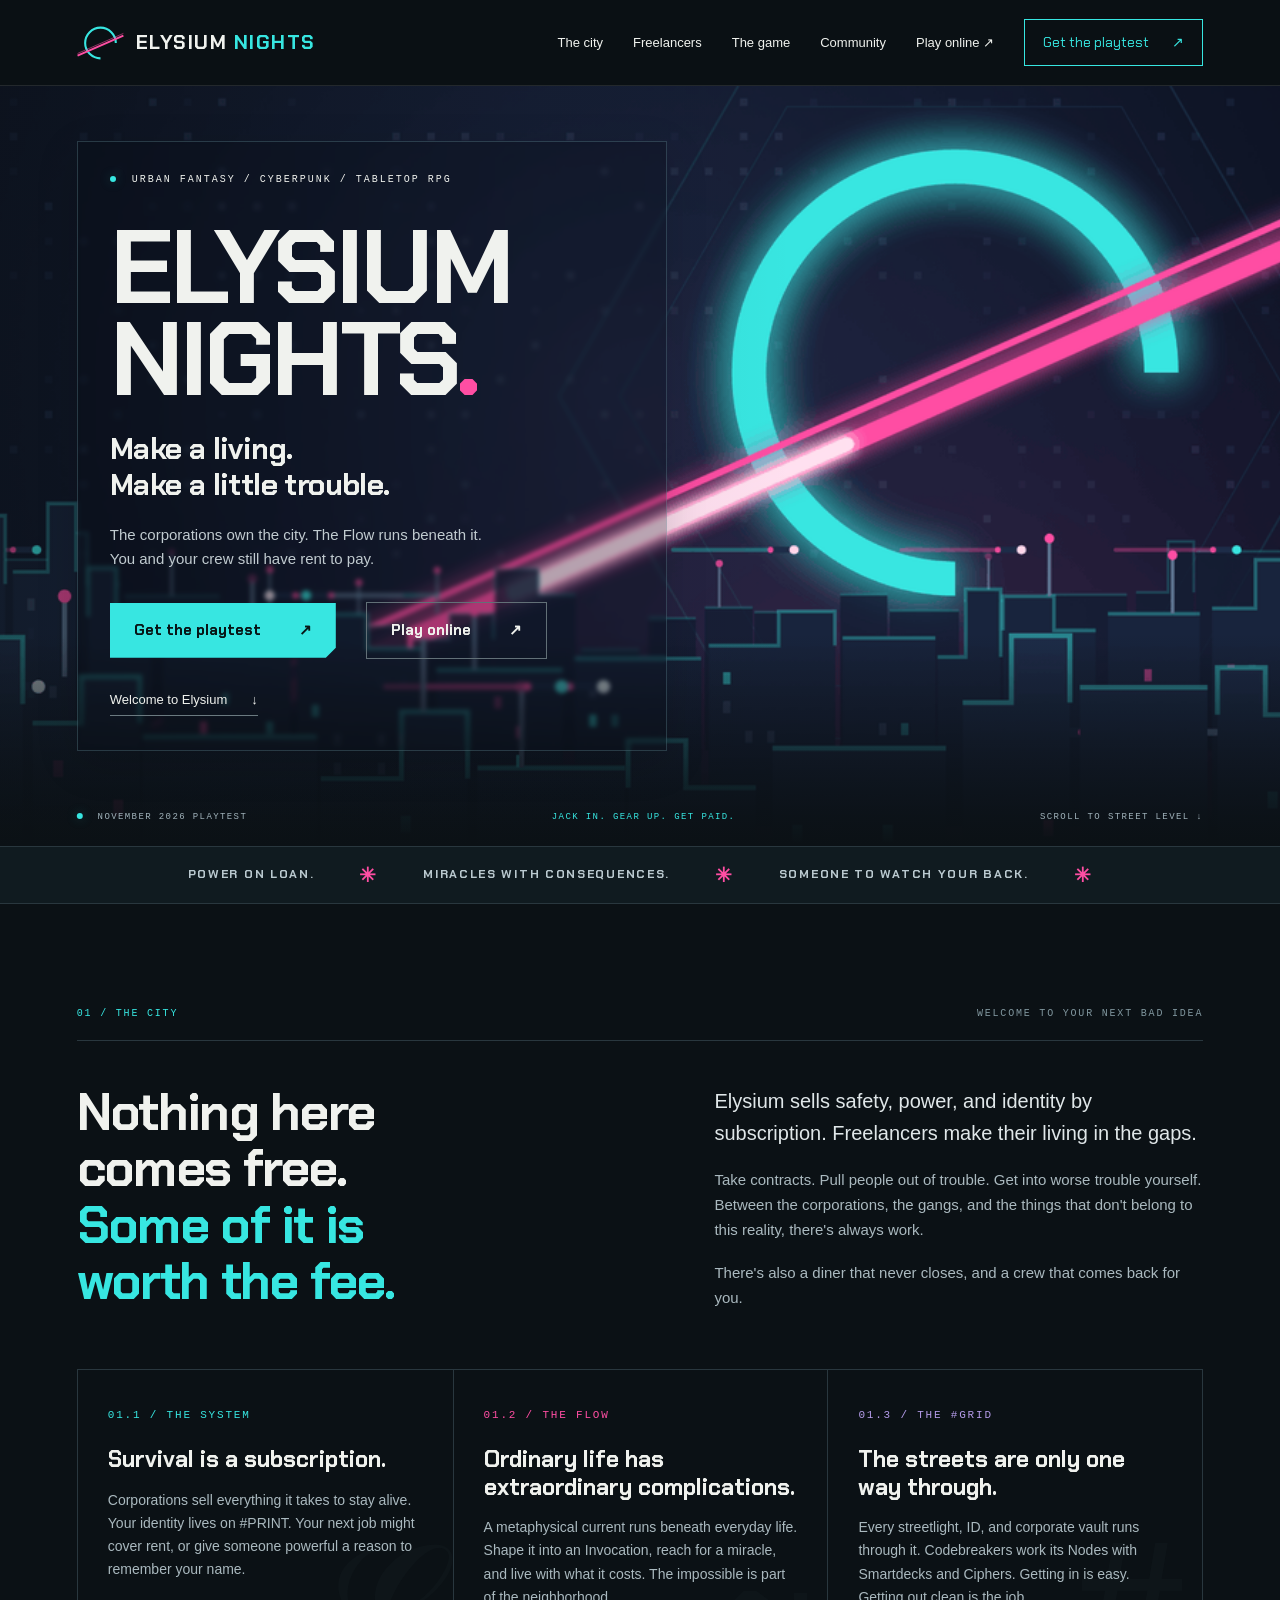
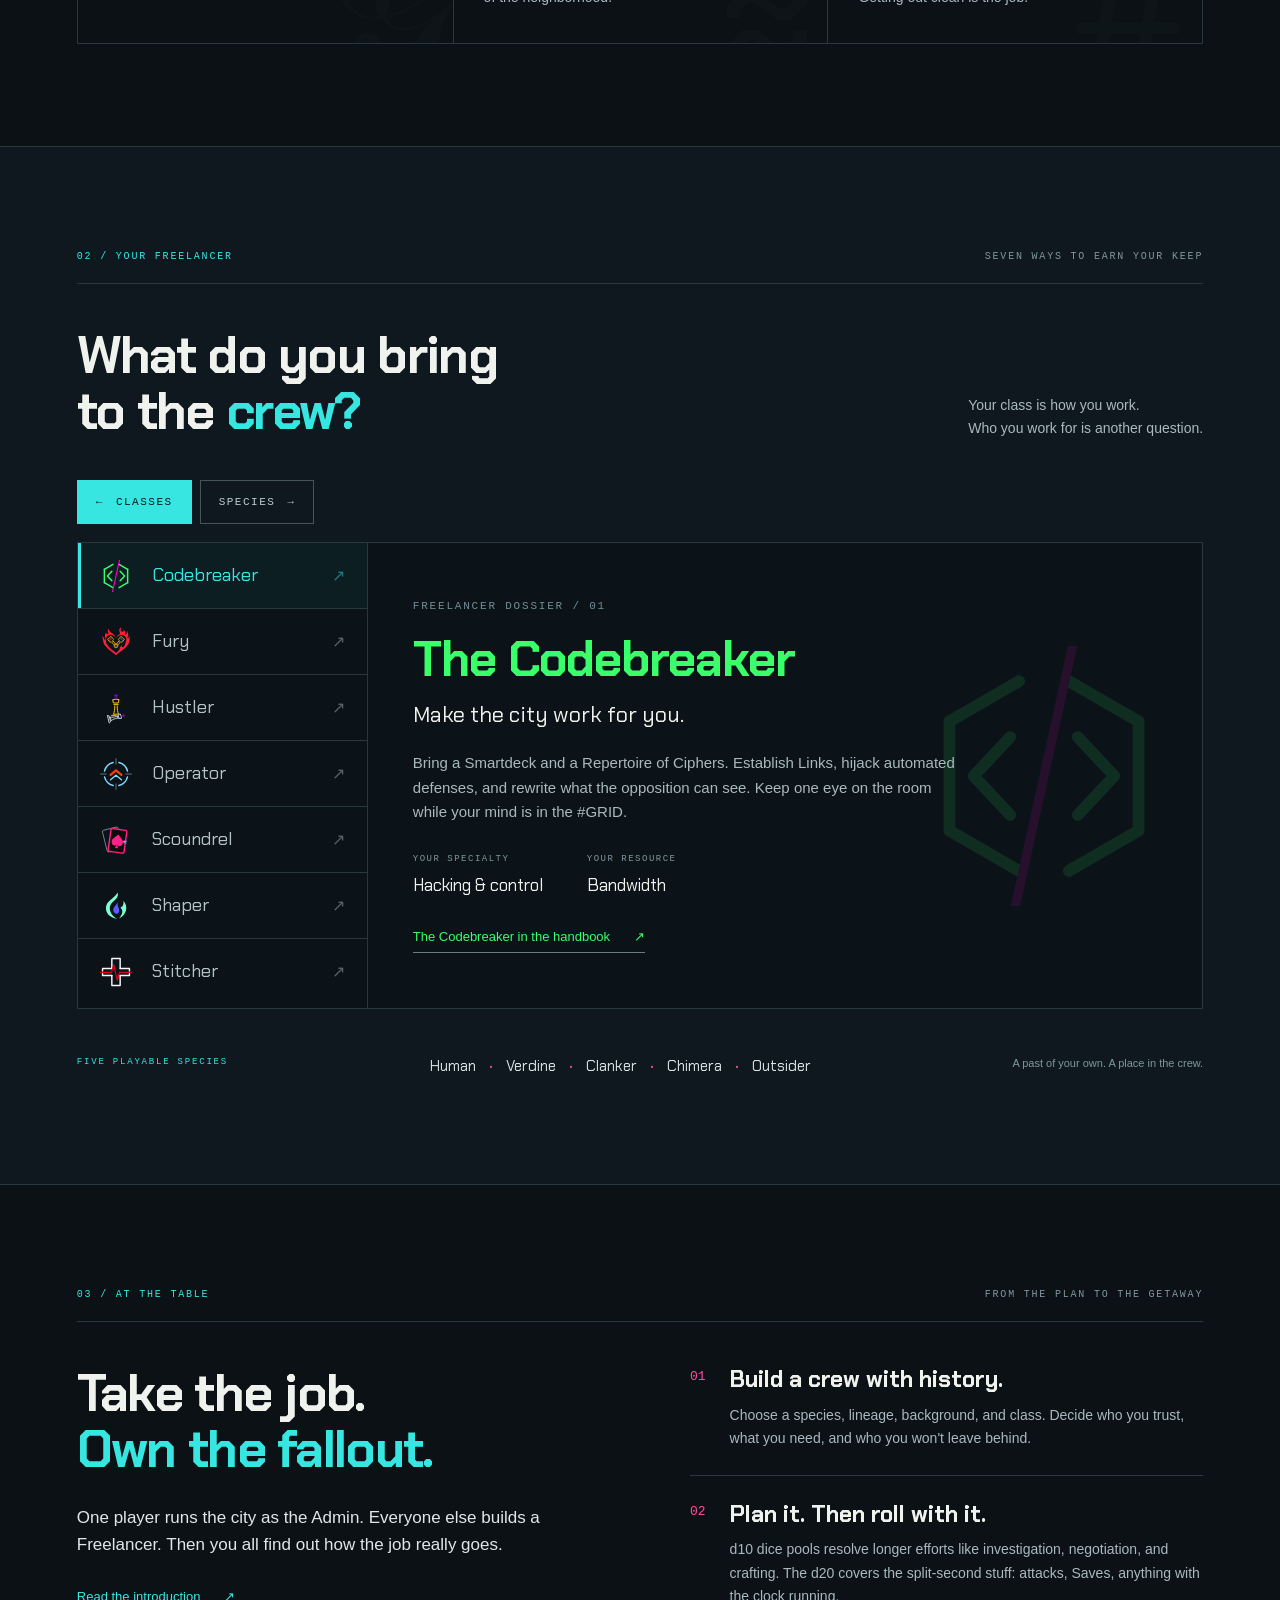
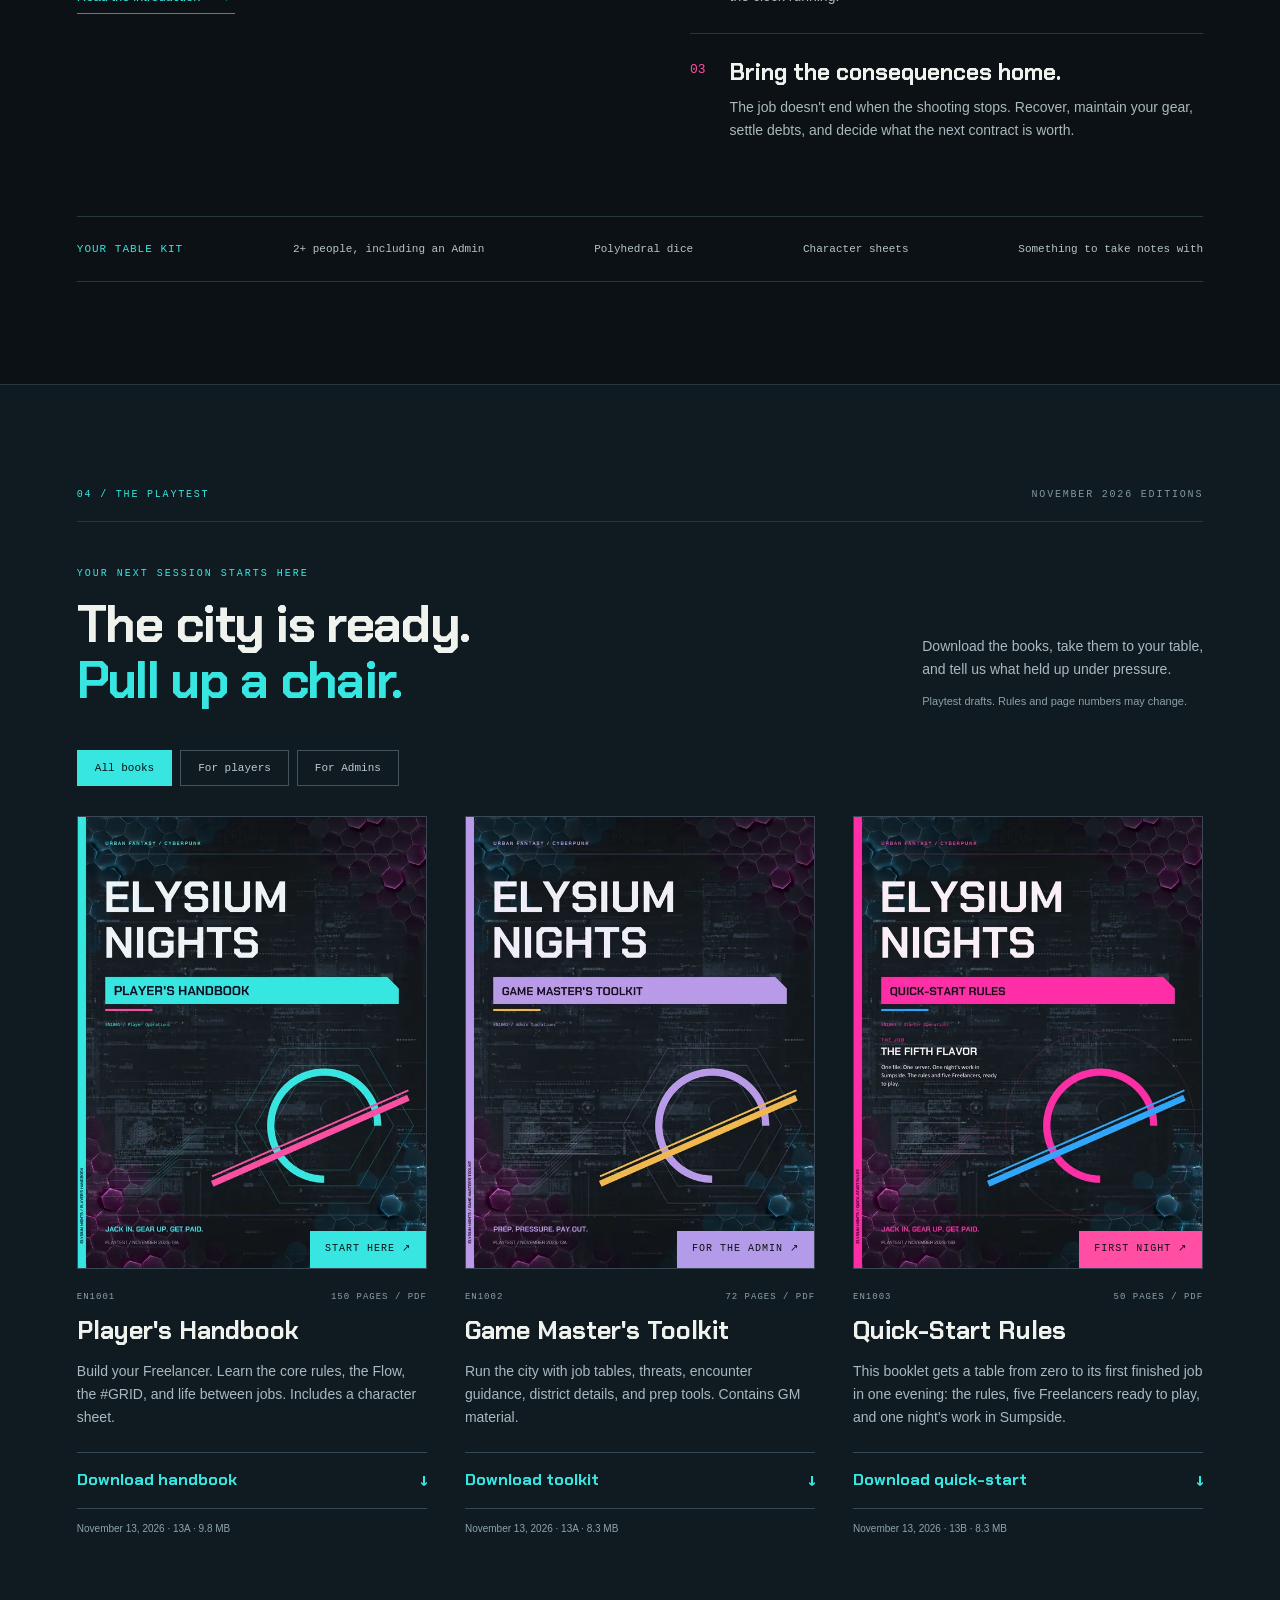
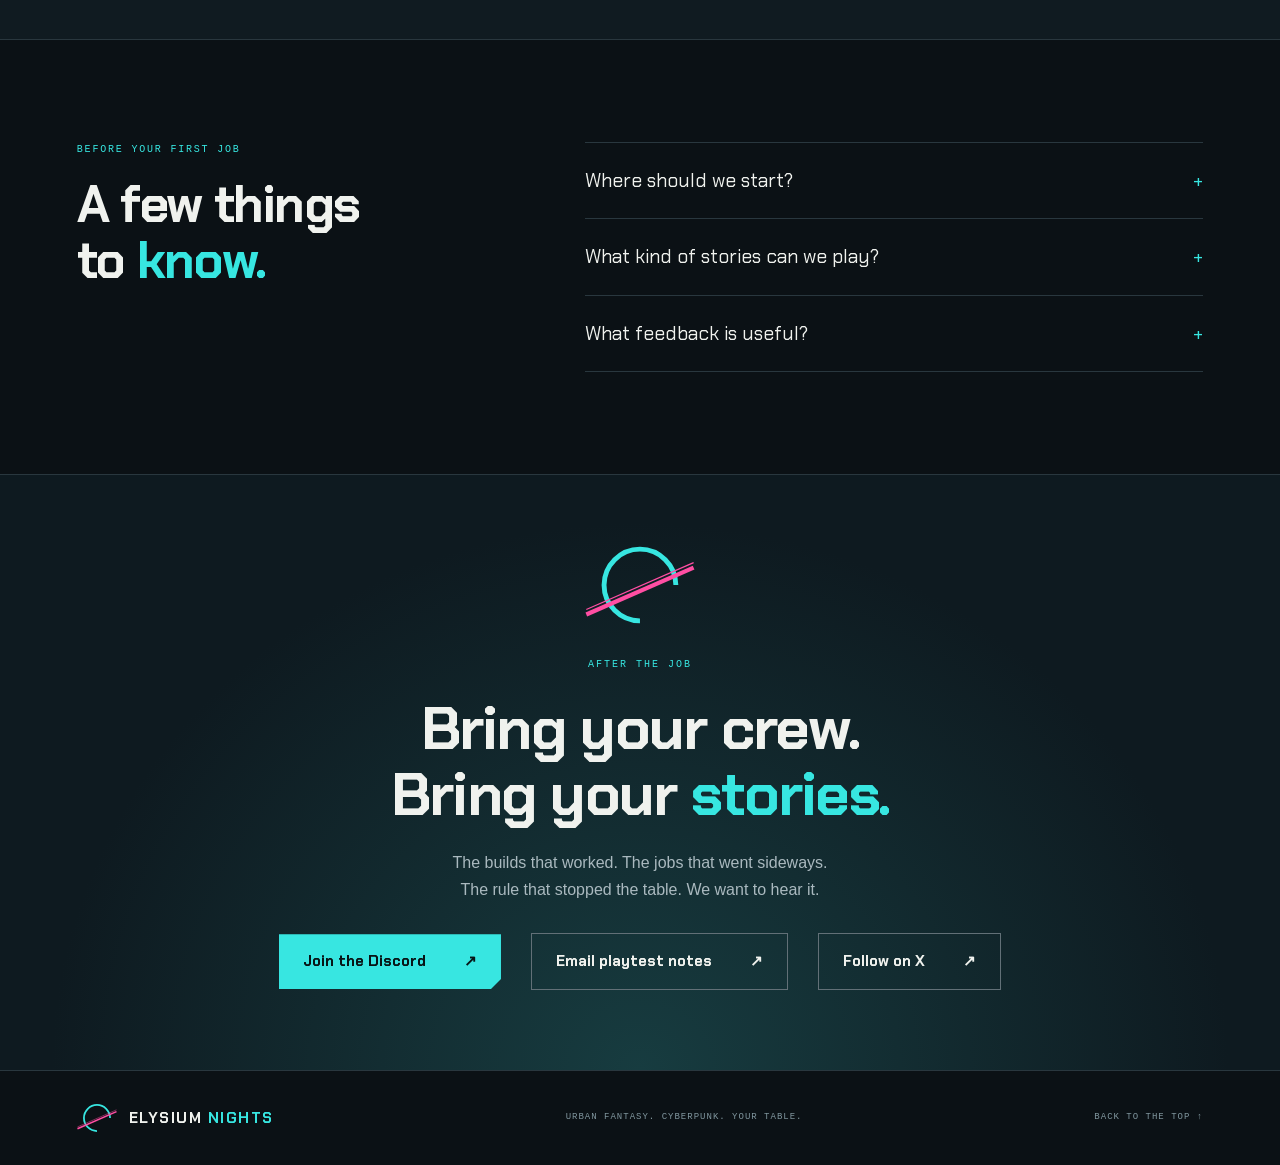
==== commit 04cf5a26: "Add the Quick-Start Rules and bring the backup lines to 13A and 13B EN1003 Quick-Start Rules gets a " ====
--- a/index.html
+++ b/index.html
@@ -12,7 +12,7 @@
   <script>if(/[?&]portal=/.test(location.search))location.replace('app/'+location.search+location.hash);</script>
   <link rel="icon" href="assets/elysium-icon-broken-halo.svg" type="image/svg+xml">
   <link rel="preload" href="assets/ChakraPetch-Bold.ttf" as="font" type="font/ttf" crossorigin>
-  <link rel="stylesheet" href="styles.css?v=20261106a"><script src="app.js?v=20261106a" defer></script>
+  <link rel="stylesheet" href="styles.css?v=20261113a"><script src="app.js?v=20261113a" defer></script>
 </head>
 <body>
 <a class="skip" href="#main">Skip to content</a>
@@ -77,20 +77,9 @@
   <div class="section-heading"><div><span class="eyebrow cyan">YOUR NEXT SESSION STARTS HERE</span><h2>The city is ready.<br><em>Pull up a chair.</em></h2></div><p>Download the books, take them to your table,<br>and tell us what held up under pressure.<br><span class="small">Playtest drafts. Rules and page numbers may change.</span></p></div>
   <div class="download-filters" role="group" aria-label="Filter playtest books"><button aria-pressed="true" data-filter="all">All books</button><button aria-pressed="false" data-filter="player">For players</button><button aria-pressed="false" data-filter="admin">For Admins</button></div>
   <div class="books" aria-live="polite">
-   <article class="book" data-audience="player" data-drive-id="1WEcqaKJwGbDxiKOOQobW4b7CWUzFVkXg"><a class="cover" href="https://drive.google.com/file/d/1WEcqaKJwGbDxiKOOQobW4b7CWUzFVkXg/view?usp=sharing" target="_blank" rel="noopener" aria-label="Open Player's Handbook PDF"><img src="assets/players-handbook.webp" alt="Elysium Nights Player's Handbook cover" width="612" height="792" loading="lazy"><span>START HERE ↗</span></a><div class="book-meta"><span>EN1001</span><span>150 PAGES / PDF</span></div><h3>Player's Handbook</h3><p>Build your Freelancer. Learn the core rules, the Flow, the #GRID, and life between jobs. Includes a character sheet.</p><a class="download-link" href="https://drive.google.com/uc?export=download&amp;id=1WEcqaKJwGbDxiKOOQobW4b7CWUzFVkXg">Download handbook <span aria-hidden="true">↓</span></a><small data-book-line>November 5, 2026 · 5B · 9.9 MB</small><p class="drop-nudge" data-signup-link hidden>Want the next drop? <a href="#the-call">GET ON THE LIST ↓</a></p></article>
-   <article class="book" data-audience="admin" data-drive-id="15bD1eus9v84poy0Y7N4RXRUj8v3COMwo"><a class="cover" href="https://drive.google.com/file/d/15bD1eus9v84poy0Y7N4RXRUj8v3COMwo/view?usp=sharing" target="_blank" rel="noopener" aria-label="Open Game Master's Toolkit PDF, contains GM material"><img src="assets/gm-toolkit.webp" alt="Elysium Nights Game Master's Toolkit cover" width="612" height="792" loading="lazy"><span>FOR THE ADMIN ↗</span></a><div class="book-meta"><span>EN1002</span><span>72 PAGES / PDF</span></div><h3>Game Master's Toolkit</h3><p>Run the city with job tables, threats, encounter guidance, district details, and prep tools. Contains GM material.</p><a class="download-link" href="https://drive.google.com/uc?export=download&amp;id=15bD1eus9v84poy0Y7N4RXRUj8v3COMwo">Download toolkit <span aria-hidden="true">↓</span></a><small data-book-line>November 5, 2026 · 4A · 8.3 MB</small><p class="drop-nudge" data-signup-link hidden>Want the next drop? <a href="#the-call">GET ON THE LIST ↓</a></p></article>
-  </div>
-  <div id="the-call" class="the-call" hidden>
-   <div class="section-label"><span>04.1 / THE CALL</span></div>
-   <div class="call-grid">
-    <h2>Leave a number.<br><em>We'll call.</em></h2>
-    <div class="call-body">
-     <p>New rules, playtest drops and launch day. A few emails, only when it matters.</p>
-     <form class="call-form" method="post" target="_blank"><label class="sr-only" for="call-email">Email address</label><input id="call-email" type="email" name="email" placeholder="your@email" autocomplete="email" required><button class="button primary" type="submit">PUT ME ON THE LIST</button></form>
-     <p class="call-fine">Nothing here comes free. This is the exception. Unsubscribe anytime, and we never sell the list.</p>
-     <p class="call-done" role="status" hidden>Number logged. Watch your inbox.</p>
-    </div>
-   </div>
+   <article class="book" data-audience="player" data-drive-id="1WEcqaKJwGbDxiKOOQobW4b7CWUzFVkXg"><a class="cover" href="https://drive.google.com/file/d/1WEcqaKJwGbDxiKOOQobW4b7CWUzFVkXg/view?usp=sharing" target="_blank" rel="noopener" aria-label="Open Player's Handbook PDF"><img src="assets/players-handbook.webp" alt="Elysium Nights Player's Handbook cover" width="612" height="792" loading="lazy"><span>START HERE ↗</span></a><div class="book-meta"><span>EN1001</span><span>150 PAGES / PDF</span></div><h3>Player's Handbook</h3><p>Build your Freelancer. Learn the core rules, the Flow, the #GRID, and life between jobs. Includes a character sheet.</p><a class="download-link" href="https://drive.google.com/uc?export=download&amp;id=1WEcqaKJwGbDxiKOOQobW4b7CWUzFVkXg">Download handbook <span aria-hidden="true">↓</span></a><small data-book-line>November 13, 2026 · 13A · 9.8 MB</small></article>
+   <article class="book" data-audience="admin" data-drive-id="15bD1eus9v84poy0Y7N4RXRUj8v3COMwo"><a class="cover" href="https://drive.google.com/file/d/15bD1eus9v84poy0Y7N4RXRUj8v3COMwo/view?usp=sharing" target="_blank" rel="noopener" aria-label="Open Game Master's Toolkit PDF, contains GM material"><img src="assets/gm-toolkit.webp" alt="Elysium Nights Game Master's Toolkit cover" width="612" height="792" loading="lazy"><span>FOR THE ADMIN ↗</span></a><div class="book-meta"><span>EN1002</span><span>72 PAGES / PDF</span></div><h3>Game Master's Toolkit</h3><p>Run the city with job tables, threats, encounter guidance, district details, and prep tools. Contains GM material.</p><a class="download-link" href="https://drive.google.com/uc?export=download&amp;id=15bD1eus9v84poy0Y7N4RXRUj8v3COMwo">Download toolkit <span aria-hidden="true">↓</span></a><small data-book-line>November 13, 2026 · 13A · 8.3 MB</small></article>
+   <article class="book" data-audience="player admin" data-drive-id="1DhPA6a_hmHvtRKBWhNzoESkb7RKO85FT"><a class="cover" href="https://drive.google.com/file/d/1DhPA6a_hmHvtRKBWhNzoESkb7RKO85FT/view?usp=sharing" target="_blank" rel="noopener" aria-label="Open Quick-Start Rules PDF, contains GM material"><img src="assets/quick-start-rules.webp" alt="Elysium Nights Quick-Start Rules cover" width="612" height="792" loading="lazy"><span>FIRST NIGHT ↗</span></a><div class="book-meta"><span>EN1003</span><span>50 PAGES / PDF</span></div><h3>Quick-Start Rules</h3><p>This booklet gets a table from zero to its first finished job in one evening: the rules, five Freelancers ready to play, and one night's work in Sumpside.</p><a class="download-link" href="https://drive.google.com/uc?export=download&amp;id=1DhPA6a_hmHvtRKBWhNzoESkb7RKO85FT">Download quick-start <span aria-hidden="true">↓</span></a><small data-book-line>November 13, 2026 · 13B · 8.3 MB</small></article>
   </div>
  </div></section>
  <section class="section wrap faq-section"><div><span class="section-label">BEFORE YOUR FIRST JOB</span><h2>A few things<br>to <em>know.</em></h2></div><div class="faqs">
--- a/styles.css
+++ b/styles.css
@@ -1,8 +1,7 @@
 @font-face{font-family:Chakra;src:url('assets/ChakraPetch-Regular.ttf') format('truetype');font-weight:400;font-display:swap}@font-face{font-family:Chakra;src:url('assets/ChakraPetch-Bold.ttf') format('truetype');font-weight:700;font-display:swap}
-:root{--bg:#0b1115;--panel:#111b21;--text:#f0f2ee;--muted:#aab9bf;--cyan:#37e6e1;--pink:#ff4ea3;--lavender:#b49be9;--line:#29373e;--accent:var(--cyan)}*{box-sizing:border-box}html{scroll-behavior:smooth;scroll-padding-top:88px}body{margin:0;background:var(--bg);color:var(--text);font-family:Arial,Helvetica,sans-serif;font-size:16px;line-height:1.65}button,a{-webkit-tap-highlight-color:transparent}button{font:inherit}a{color:inherit;text-decoration:none}button,a,summary{touch-action:manipulation}a:focus-visible,button:focus-visible,summary:focus-visible,[tabindex]:focus-visible{outline:2px solid var(--cyan);outline-offset:6px}a,button{transition:color .2s,background .2s,border-color .2s,transform .2s}img{display:block;max-width:100%}h1,h2,h3,p{margin:0}h1,h2,h3,.brand,.button,.nav-cta{font-family:Chakra,Arial,sans-serif}h2{font-size:clamp(34px,4vw,56px);line-height:1.1;letter-spacing:-1.7px}h3{font-size:25px;line-height:1.2}em{font-style:normal;color:var(--cyan)}p{color:var(--muted)}.wrap{width:min(1240px,88%);margin-inline:auto}.section{padding-block:102px}.mono,.eyebrow,.section-label,.hero-foot,.book-meta,.footer>p,.footer>a:last-child,.table-kit,.download-filters,.class-number{font-family:Consolas,'Courier New',monospace;font-size:11px;letter-spacing:1.8px;line-height:1.5}.cyan{color:var(--cyan)}.pink{color:var(--pink)}.lavender{color:var(--lavender)}.skip{position:fixed;left:20px;top:-100px;background:var(--cyan);color:var(--bg);padding:12px;z-index:100}.skip:focus{top:12px}.header{height:86px;display:flex;align-items:center;justify-content:space-between;padding-inline:6%;border-bottom:1px solid #ffffff1a;background:#0b1115f5;position:sticky;top:0;z-index:20}.brand{display:flex;align-items:center;gap:12px;font-size:20px;letter-spacing:1.5px;white-space:nowrap;font-weight:700}.brand b{color:var(--cyan)}.header nav{display:flex;align-items:center;gap:30px;font-size:13px}.header nav>a:hover{color:var(--cyan)}.header .nav-cta{border:1px solid var(--cyan);padding:11px 18px;color:var(--cyan);font-size:14px}.nav-cta span{margin-left:20px}.menu-toggle{display:none}.hero{position:relative;width:100%;max-width:1440px;min-height:760px;margin-inline:auto;overflow:hidden;display:flex;align-items:center}.hero-image{position:absolute;inset:0;background:linear-gradient(90deg,#0b111570 0%,#0b111510 42%,#0b111500 62%),linear-gradient(0deg,#0b1115 0%,transparent 28%),url('assets/city-scape-animated.gif') center/cover no-repeat}.hero-content{position:relative;padding-top:36px;padding-bottom:76px}.hero-panel{width:min(590px,100%);padding:30px 32px 34px;background:rgba(5,10,16,.25);-webkit-backdrop-filter:blur(2px);backdrop-filter:blur(2px);border:1px solid rgba(136,187,199,.24);box-shadow:0 12px 40px #00000024}.hero-panel p{color:#d4dde1}.eyebrow{font-size:10px;letter-spacing:2px}.status-dot{display:inline-block;width:6px;height:6px;border-radius:50%;background:var(--cyan);margin-right:8px;box-shadow:0 0 12px #37e6e144}.hero h1{font-size:clamp(68px,8.2vw,116px);line-height:.88;letter-spacing:-4px;margin:34px 0 25px;font-weight:700}.hero h1>span:first-child{color:var(--cyan)}.hero .title-dot{color:var(--pink)}.hero h2{font-size:30px;letter-spacing:-.6px;line-height:1.2}.hero p{font-size:15px;color:#c1cbd0;margin-top:20px}.actions{display:flex;align-items:center;gap:30px;margin-top:30px;flex-wrap:wrap}.button{display:inline-flex;align-items:center;justify-content:space-between;gap:38px;padding:15px 24px;font-size:15px;font-weight:700;min-height:54px}.primary{background:var(--cyan);color:#081516;clip-path:polygon(0 0,100% 0,100% calc(100% - 10px),calc(100% - 10px) 100%,0 100%)}.primary:hover{background:#a0ffef;transform:translateY(-2px)}.secondary{border:1px solid #627077;color:var(--text)}.secondary:hover{border-color:var(--cyan);color:var(--cyan)}.text-link{font-size:13px;border-bottom:1px solid #6b7a80;padding-bottom:5px;display:inline-flex;gap:24px;align-items:center}.text-link:hover{color:var(--cyan);border-color:var(--cyan)}.hero-foot{position:absolute;bottom:22px;left:50%;transform:translateX(-50%);display:flex;justify-content:space-between;gap:20px;color:#a1b3bb;font-size:9px;letter-spacing:1.4px}.hero-foot span:nth-child(2){color:var(--cyan)}.ticker{display:flex;justify-content:center;gap:45px;align-items:center;border-block:1px solid var(--line);background:#101b20;padding:18px 20px;font-family:Chakra,Arial,sans-serif;font-weight:700;font-size:12px;letter-spacing:1.7px;color:#bac9cf}.ticker i{font-style:normal;color:var(--pink);font-size:20px;line-height:1}.section-label{display:flex;justify-content:space-between;color:#81979f;font-size:10px;border-bottom:1px solid var(--line);padding-bottom:19px;margin-bottom:44px}.section-label>span:first-child{color:var(--cyan)}.intro-grid{display:grid;grid-template-columns:1.1fr 1fr;gap:100px}.lead{font-size:20px;line-height:1.6;color:#e0e7e9}.intro-copy p+p{margin-top:19px;font-size:15px}.world-grid{display:grid;grid-template-columns:repeat(3,1fr);margin-top:58px;border:1px solid var(--line)}.world-grid article{position:relative;padding:30px 30px 34px;overflow:hidden;min-height:265px}.world-grid article+article{border-left:1px solid var(--line)}.world-grid h3{font-size:23px;margin:20px 0 15px}.world-grid p{font-size:14px;position:relative;z-index:1;max-width:330px}.world-word{position:absolute;right:10px;bottom:-55px;font-family:Chakra,sans-serif;font-size:180px;color:#9bd3e706;line-height:1}.freelancer-section{background:#0e181e;border-block:1px solid var(--line)}.section-heading{display:flex;justify-content:space-between;gap:40px;align-items:flex-end;margin-bottom:40px}.section-heading>p{font-size:14px;max-width:400px}.class-explorer{display:grid;grid-template-columns:290px 1fr;border:1px solid var(--line);background:#0b1318}.class-list{border-right:1px solid var(--line)}.class-tab{display:flex;align-items:center;width:100%;gap:20px;min-height:66px;padding:12px 22px;background:transparent;color:#b4c3c9;border:0;border-bottom:1px solid var(--line);text-align:left;cursor:pointer;font-family:Chakra,sans-serif;font-size:18px}.class-tab:last-child{border-bottom:0}.class-tab img{width:32px;height:32px}.class-tab span:last-child{margin-left:auto;font-size:16px;opacity:.45}.class-tab:hover{background:#16272c;color:#fff}.class-tab[aria-selected=true]{background:#37e6e10d;color:var(--cyan);box-shadow:inset 3px 0 var(--cyan)}.class-panel{padding:40px 45px;position:relative;display:flex;flex-direction:column;justify-content:center;min-height:465px;overflow:hidden}.class-panel .class-art{position:absolute;width:260px;height:260px;right:28px;top:50%;transform:translateY(-50%);opacity:.11;pointer-events:none}.class-panel .class-number{color:#748c96;margin-bottom:15px}.class-panel h3{font-size:49px;letter-spacing:-1px;color:var(--accent);position:relative}.class-tagline{font-family:Chakra,sans-serif;color:var(--text);font-size:22px;margin:8px 0 18px;position:relative}.class-description{max-width:550px;font-size:15px;position:relative}.class-stats{display:flex;gap:44px;margin:27px 0;position:relative}.class-stats dt{font-family:Consolas,monospace;font-size:9px;letter-spacing:1.5px;color:#81979f}.class-stats dd{margin:4px 0 0;font-family:Chakra,sans-serif;font-size:17px}.class-panel .text-link{align-self:flex-start;color:var(--accent);position:relative}.species{display:flex;justify-content:space-between;align-items:center;gap:20px;padding-top:35px}.species>span:first-child{color:var(--cyan);font-size:9px}.species p{font-family:Chakra,sans-serif;color:#d8e2e5;font-size:15px}.species b{color:var(--pink);padding-inline:9px}.species>span:last-child{font-size:11px;color:#81979f}.game-grid{display:grid;grid-template-columns:1fr 1fr;gap:100px}.game-grid .lead{font-size:17px;margin:25px 0}.game-steps article{display:flex;gap:24px;padding:25px 0;border-top:1px solid var(--line)}.game-steps article:first-child{padding-top:0;border:0}.game-steps article>span{font-family:Consolas,monospace;color:var(--pink);font-size:13px}.game-steps h3{font-size:23px;margin-bottom:10px}.game-steps p{font-size:14px}.table-kit{margin-top:48px;padding:24px 0;border-block:1px solid var(--line);display:flex;gap:25px;justify-content:space-between;letter-spacing:0;font-size:11px;color:#b6c5cc}.table-kit>span:first-child{letter-spacing:1px}.downloads-section{background:#101b21;border-block:1px solid var(--line)}.section-heading .eyebrow{display:block;margin-bottom:16px}.small{display:block;font-size:11px;color:#8ca0a9;margin-top:10px}.download-filters{display:flex;gap:8px;margin-bottom:30px;letter-spacing:0}.download-filters button{background:transparent;border:1px solid #43545d;color:#bccbd2;padding:9px 17px;cursor:pointer;font-family:inherit;font-size:11px}.download-filters button[aria-pressed=true]{background:var(--cyan);border-color:var(--cyan);color:#081516}.books{display:grid;grid-template-columns:repeat(2,minmax(0,1fr));gap:38px;max-width:940px;margin-inline:auto}.book[hidden]{display:none}.cover{display:block;position:relative;background:#11171d;overflow:hidden;border:1px solid #3b4854}.cover img{width:100%;height:auto;transition:transform .35s}.cover:hover img{transform:scale(1.025)}.cover>span{position:absolute;bottom:0;right:0;padding:10px 15px;background:var(--cyan);color:#0b1115;font-family:Consolas,monospace;letter-spacing:1px;font-size:10px}.book:nth-child(2) .cover>span{background:var(--lavender)}.book-meta{display:flex;justify-content:space-between;font-size:9px;color:#8ca0a9;margin:22px 0 12px;letter-spacing:1px}.book h3{font-size:25px}.book p{font-size:14px;margin:14px 0 22px;min-height:70px}.download-link{display:flex;align-items:center;justify-content:space-between;color:var(--cyan);font-family:Chakra,sans-serif;font-weight:700;border-block:1px solid #354a54;padding:14px 0}.download-link:hover{color:white;border-color:var(--cyan)}.book small{display:block;color:#8fa3ad;margin-top:12px;font-size:10px}.faq-section{display:grid;grid-template-columns:.9fr 1.3fr;gap:80px}.faq-section .section-label{border:0;margin-bottom:20px;padding:0;color:var(--cyan)}.faqs details{border-top:1px solid var(--line);padding:22px 0}.faqs details:last-child{border-bottom:1px solid var(--line)}.faqs summary{list-style:none;display:flex;justify-content:space-between;gap:20px;font-family:Chakra,sans-serif;font-size:19px;cursor:pointer}.faqs summary::-webkit-details-marker{display:none}.faqs summary span{color:var(--cyan)}.faqs details[open] summary span{transform:rotate(45deg)}.faqs p{font-size:14px;margin-top:17px}.community{position:relative;border-block:1px solid var(--line);background:radial-gradient(ellipse at 50% 100%,#173c40 0%,#0e1a20 65%);overflow:hidden;text-align:center}.community-inner{padding-block:70px 80px;position:relative}.community img{margin:0 auto 24px}.community .eyebrow{color:var(--cyan)}.community h2{margin-top:20px;font-size:60px}.community p{margin:23px 0}.community .actions{justify-content:center}.footer{display:flex;justify-content:space-between;align-items:center;gap:25px;padding-block:32px}.footer .brand{font-size:15px}.footer>p,.footer>a:last-child{font-size:9px;letter-spacing:1px;color:#81979f}.footer>a:last-child:hover{color:var(--cyan)}
+:root{--bg:#0b1115;--panel:#111b21;--text:#f0f2ee;--muted:#aab9bf;--cyan:#37e6e1;--pink:#ff4ea3;--lavender:#b49be9;--line:#29373e;--accent:var(--cyan)}*{box-sizing:border-box}html{scroll-behavior:smooth;scroll-padding-top:88px}body{margin:0;background:var(--bg);color:var(--text);font-family:Arial,Helvetica,sans-serif;font-size:16px;line-height:1.65}button,a{-webkit-tap-highlight-color:transparent}button{font:inherit}a{color:inherit;text-decoration:none}button,a,summary{touch-action:manipulation}a:focus-visible,button:focus-visible,summary:focus-visible,[tabindex]:focus-visible{outline:2px solid var(--cyan);outline-offset:6px}a,button{transition:color .2s,background .2s,border-color .2s,transform .2s}img{display:block;max-width:100%}h1,h2,h3,p{margin:0}h1,h2,h3,.brand,.button,.nav-cta{font-family:Chakra,Arial,sans-serif}h2{font-size:clamp(34px,4vw,56px);line-height:1.1;letter-spacing:-1.7px}h3{font-size:25px;line-height:1.2}em{font-style:normal;color:var(--cyan)}p{color:var(--muted)}.wrap{width:min(1240px,88%);margin-inline:auto}.section{padding-block:102px}.mono,.eyebrow,.section-label,.hero-foot,.book-meta,.footer>p,.footer>a:last-child,.table-kit,.download-filters,.class-number{font-family:Consolas,'Courier New',monospace;font-size:11px;letter-spacing:1.8px;line-height:1.5}.cyan{color:var(--cyan)}.pink{color:var(--pink)}.lavender{color:var(--lavender)}.skip{position:fixed;left:20px;top:-100px;background:var(--cyan);color:var(--bg);padding:12px;z-index:100}.skip:focus{top:12px}.header{height:86px;display:flex;align-items:center;justify-content:space-between;padding-inline:6%;border-bottom:1px solid #ffffff1a;background:#0b1115f5;position:sticky;top:0;z-index:20}.brand{display:flex;align-items:center;gap:12px;font-size:20px;letter-spacing:1.5px;white-space:nowrap;font-weight:700}.brand b{color:var(--cyan)}.header nav{display:flex;align-items:center;gap:30px;font-size:13px}.header nav>a:hover{color:var(--cyan)}.header .nav-cta{border:1px solid var(--cyan);padding:11px 18px;color:var(--cyan);font-size:14px}.nav-cta span{margin-left:20px}.menu-toggle{display:none}.hero{position:relative;width:100%;max-width:1440px;min-height:760px;margin-inline:auto;overflow:hidden;display:flex;align-items:center}.hero-image{position:absolute;inset:0;background:linear-gradient(90deg,#0b111570 0%,#0b111510 42%,#0b111500 62%),linear-gradient(0deg,#0b1115 0%,transparent 28%),url('assets/city-scape-animated.gif') center/cover no-repeat}.hero-content{position:relative;padding-top:36px;padding-bottom:76px}.hero-panel{width:min(590px,100%);padding:30px 32px 34px;background:rgba(5,10,16,.25);-webkit-backdrop-filter:blur(2px);backdrop-filter:blur(2px);border:1px solid rgba(136,187,199,.24);box-shadow:0 12px 40px #00000024}.hero-panel p{color:#d4dde1}.eyebrow{font-size:10px;letter-spacing:2px}.status-dot{display:inline-block;width:6px;height:6px;border-radius:50%;background:var(--cyan);margin-right:8px;box-shadow:0 0 12px #37e6e144}.hero h1{font-size:clamp(68px,8.2vw,116px);line-height:.88;letter-spacing:-4px;margin:34px 0 25px;font-weight:700}.hero h1>span:first-child{color:var(--cyan)}.hero .title-dot{color:var(--pink)}.hero h2{font-size:30px;letter-spacing:-.6px;line-height:1.2}.hero p{font-size:15px;color:#c1cbd0;margin-top:20px}.actions{display:flex;align-items:center;gap:30px;margin-top:30px;flex-wrap:wrap}.button{display:inline-flex;align-items:center;justify-content:space-between;gap:38px;padding:15px 24px;font-size:15px;font-weight:700;min-height:54px}.primary{background:var(--cyan);color:#081516;clip-path:polygon(0 0,100% 0,100% calc(100% - 10px),calc(100% - 10px) 100%,0 100%)}.primary:hover{background:#a0ffef;transform:translateY(-2px)}.secondary{border:1px solid #627077;color:var(--text)}.secondary:hover{border-color:var(--cyan);color:var(--cyan)}.text-link{font-size:13px;border-bottom:1px solid #6b7a80;padding-bottom:5px;display:inline-flex;gap:24px;align-items:center}.text-link:hover{color:var(--cyan);border-color:var(--cyan)}.hero-foot{position:absolute;bottom:22px;left:50%;transform:translateX(-50%);display:flex;justify-content:space-between;gap:20px;color:#a1b3bb;font-size:9px;letter-spacing:1.4px}.hero-foot span:nth-child(2){color:var(--cyan)}.ticker{display:flex;justify-content:center;gap:45px;align-items:center;border-block:1px solid var(--line);background:#101b20;padding:18px 20px;font-family:Chakra,Arial,sans-serif;font-weight:700;font-size:12px;letter-spacing:1.7px;color:#bac9cf}.ticker i{font-style:normal;color:var(--pink);font-size:20px;line-height:1}.section-label{display:flex;justify-content:space-between;color:#81979f;font-size:10px;border-bottom:1px solid var(--line);padding-bottom:19px;margin-bottom:44px}.section-label>span:first-child{color:var(--cyan)}.intro-grid{display:grid;grid-template-columns:1.1fr 1fr;gap:100px}.lead{font-size:20px;line-height:1.6;color:#e0e7e9}.intro-copy p+p{margin-top:19px;font-size:15px}.world-grid{display:grid;grid-template-columns:repeat(3,1fr);margin-top:58px;border:1px solid var(--line)}.world-grid article{position:relative;padding:30px 30px 34px;overflow:hidden;min-height:265px}.world-grid article+article{border-left:1px solid var(--line)}.world-grid h3{font-size:23px;margin:20px 0 15px}.world-grid p{font-size:14px;position:relative;z-index:1;max-width:330px}.world-word{position:absolute;right:10px;bottom:-55px;font-family:Chakra,sans-serif;font-size:180px;color:#9bd3e706;line-height:1}.freelancer-section{background:#0e181e;border-block:1px solid var(--line)}.section-heading{display:flex;justify-content:space-between;gap:40px;align-items:flex-end;margin-bottom:40px}.section-heading>p{font-size:14px;max-width:400px}.class-explorer{display:grid;grid-template-columns:290px 1fr;border:1px solid var(--line);background:#0b1318}.class-list{border-right:1px solid var(--line)}.class-tab{display:flex;align-items:center;width:100%;gap:20px;min-height:66px;padding:12px 22px;background:transparent;color:#b4c3c9;border:0;border-bottom:1px solid var(--line);text-align:left;cursor:pointer;font-family:Chakra,sans-serif;font-size:18px}.class-tab:last-child{border-bottom:0}.class-tab img{width:32px;height:32px}.class-tab span:last-child{margin-left:auto;font-size:16px;opacity:.45}.class-tab:hover{background:#16272c;color:#fff}.class-tab[aria-selected=true]{background:#37e6e10d;color:var(--cyan);box-shadow:inset 3px 0 var(--cyan)}.class-panel{padding:40px 45px;position:relative;display:flex;flex-direction:column;justify-content:center;min-height:465px;overflow:hidden}.class-panel .class-art{position:absolute;width:260px;height:260px;right:28px;top:50%;transform:translateY(-50%);opacity:.11;pointer-events:none}.class-panel .class-number{color:#748c96;margin-bottom:15px}.class-panel h3{font-size:49px;letter-spacing:-1px;color:var(--accent);position:relative}.class-tagline{font-family:Chakra,sans-serif;color:var(--text);font-size:22px;margin:8px 0 18px;position:relative}.class-description{max-width:550px;font-size:15px;position:relative}.class-stats{display:flex;gap:44px;margin:27px 0;position:relative}.class-stats dt{font-family:Consolas,monospace;font-size:9px;letter-spacing:1.5px;color:#81979f}.class-stats dd{margin:4px 0 0;font-family:Chakra,sans-serif;font-size:17px}.class-panel .text-link{align-self:flex-start;color:var(--accent);position:relative}.species{display:flex;justify-content:space-between;align-items:center;gap:20px;padding-top:35px}.species>span:first-child{color:var(--cyan);font-size:9px}.species p{font-family:Chakra,sans-serif;color:#d8e2e5;font-size:15px}.species b{color:var(--pink);padding-inline:9px}.species>span:last-child{font-size:11px;color:#81979f}.game-grid{display:grid;grid-template-columns:1fr 1fr;gap:100px}.game-grid .lead{font-size:17px;margin:25px 0}.game-steps article{display:flex;gap:24px;padding:25px 0;border-top:1px solid var(--line)}.game-steps article:first-child{padding-top:0;border:0}.game-steps article>span{font-family:Consolas,monospace;color:var(--pink);font-size:13px}.game-steps h3{font-size:23px;margin-bottom:10px}.game-steps p{font-size:14px}.table-kit{margin-top:48px;padding:24px 0;border-block:1px solid var(--line);display:flex;gap:25px;justify-content:space-between;letter-spacing:0;font-size:11px;color:#b6c5cc}.table-kit>span:first-child{letter-spacing:1px}.downloads-section{background:#101b21;border-block:1px solid var(--line)}.section-heading .eyebrow{display:block;margin-bottom:16px}.small{display:block;font-size:11px;color:#8ca0a9;margin-top:10px}.download-filters{display:flex;gap:8px;margin-bottom:30px;letter-spacing:0}.download-filters button{background:transparent;border:1px solid #43545d;color:#bccbd2;padding:9px 17px;cursor:pointer;font-family:inherit;font-size:11px}.download-filters button[aria-pressed=true]{background:var(--cyan);border-color:var(--cyan);color:#081516}.books{display:grid;grid-template-columns:repeat(3,minmax(0,1fr));gap:38px}.book{display:flex;flex-direction:column}.book[hidden]{display:none}.cover{display:block;position:relative;background:#11171d;overflow:hidden;border:1px solid #3b4854}.cover img{width:100%;height:auto;transition:transform .35s}.cover:hover img{transform:scale(1.025)}.cover>span{position:absolute;bottom:0;right:0;padding:10px 15px;background:var(--cyan);color:#0b1115;font-family:Consolas,monospace;letter-spacing:1px;font-size:10px}.book:nth-child(2) .cover>span{background:var(--lavender)}.book:nth-child(3) .cover>span{background:var(--pink)}.book-meta{display:flex;justify-content:space-between;font-size:9px;color:#8ca0a9;margin:22px 0 12px;letter-spacing:1px}.book h3{font-size:25px}.book p{font-size:14px;margin:14px 0 22px;min-height:70px;flex-grow:1}.download-link{display:flex;align-items:center;justify-content:space-between;color:var(--cyan);font-family:Chakra,sans-serif;font-weight:700;border-block:1px solid #354a54;padding:14px 0}.download-link:hover{color:white;border-color:var(--cyan)}.book small{display:block;color:#8fa3ad;margin-top:12px;font-size:10px}.faq-section{display:grid;grid-template-columns:.9fr 1.3fr;gap:80px}.faq-section .section-label{border:0;margin-bottom:20px;padding:0;color:var(--cyan)}.faqs details{border-top:1px solid var(--line);padding:22px 0}.faqs details:last-child{border-bottom:1px solid var(--line)}.faqs summary{list-style:none;display:flex;justify-content:space-between;gap:20px;font-family:Chakra,sans-serif;font-size:19px;cursor:pointer}.faqs summary::-webkit-details-marker{display:none}.faqs summary span{color:var(--cyan)}.faqs details[open] summary span{transform:rotate(45deg)}.faqs p{font-size:14px;margin-top:17px}.community{position:relative;border-block:1px solid var(--line);background:radial-gradient(ellipse at 50% 100%,#173c40 0%,#0e1a20 65%);overflow:hidden;text-align:center}.community-inner{padding-block:70px 80px;position:relative}.community img{margin:0 auto 24px}.community .eyebrow{color:var(--cyan)}.community h2{margin-top:20px;font-size:60px}.community p{margin:23px 0}.community .actions{justify-content:center}.footer{display:flex;justify-content:space-between;align-items:center;gap:25px;padding-block:32px}.footer .brand{font-size:15px}.footer>p,.footer>a:last-child{font-size:9px;letter-spacing:1px;color:#81979f}.footer>a:last-child:hover{color:var(--cyan)}
 .explorer-switch{display:flex;flex-wrap:wrap;gap:8px;margin-bottom:18px}.explorer-switch button{display:inline-flex;align-items:center;gap:12px;min-height:44px;background:transparent;border:1px solid #43545d;color:#bccbd2;padding:9px 18px;cursor:pointer;font-family:Consolas,'Courier New',monospace;font-size:11px;letter-spacing:1.5px;text-transform:uppercase}.explorer-switch button:hover{border-color:var(--cyan);color:#fff}.explorer-switch button[aria-selected=true]{background:var(--cyan);border-color:var(--cyan);color:#081516}.explorer-switch button[data-view=species][aria-selected=true]{background:var(--lavender);border-color:var(--lavender)}.explorer-viewport{overflow:hidden;overflow:clip}.explorer-track{display:flex;width:200%;transition:transform .55s cubic-bezier(.65,0,.35,1)}.explorer-track>.class-explorer{flex:0 0 50%;min-width:0;transition:opacity .55s}.explorer-track[data-view=species]{transform:translateX(-50%)}.explorer-track>[inert]{opacity:.35}.species-panel{--accent:var(--lavender)}.tab-icon{display:flex;flex:0 0 auto}.species-list .tab-icon{position:relative;width:44px;height:44px;overflow:hidden}.species-list .class-tab img{position:absolute;left:50%;top:50%;width:96px;height:64px;max-width:none;transform:translate(-50%,-50%)}.species-list .class-tab[aria-selected=true]{background:#b49be90f;color:var(--lavender);box-shadow:inset 3px 0 var(--lavender)}.species-panel .class-art{width:420px;height:280px;right:10px;opacity:.2}.species p button{background:none;border:0;border-bottom:1px solid transparent;padding:10px 0 2px;color:inherit;font:inherit;cursor:pointer}.species p button:hover,.species p button:focus-visible{color:var(--lavender);border-color:var(--lavender)}.species[data-showing=classes] p button:hover,.species[data-showing=classes] p button:focus-visible{color:var(--cyan);border-color:var(--cyan)}.species>span:first-child,.species p{transition:opacity .18s,transform .18s}.species.swapping>span:first-child,.species.swapping p{opacity:0;transform:translateY(4px)}
-.sr-only{position:absolute;width:1px;height:1px;padding:0;margin:-1px;overflow:hidden;clip:rect(0,0,0,0);white-space:nowrap;border:0}.the-call{margin-top:102px}.call-grid{display:grid;grid-template-columns:repeat(2,minmax(0,1fr));gap:30px 100px;align-items:end}.call-body>p:first-child{color:#e0e7e9;font-size:17px}.call-form{display:flex;flex-wrap:wrap;gap:12px;margin:26px 0 14px}.call-form input{flex:1 1 240px;min-width:0;min-height:54px;padding:0 18px;background:#0b1318;border:1px solid #43545d;color:var(--text);font:15px Consolas,"Courier New",monospace}.call-form input::placeholder{color:#748c96}.call-form input:focus{outline:2px solid var(--cyan);outline-offset:2px;border-color:var(--cyan)}.call-form .button{flex:0 0 auto;border:0;cursor:pointer;font-family:Chakra,sans-serif;letter-spacing:1px}.call-form .button:disabled{opacity:.6;cursor:wait}.call-form[hidden]{display:none}.call-fine{font-size:11px;color:#8ca0a9}.call-done{margin-top:26px;color:var(--cyan);font-family:Chakra,sans-serif;font-size:20px}.book .drop-nudge{margin:10px 0 0;min-height:0;font-size:11px;color:#8fa3ad}.drop-nudge a{color:var(--cyan);font-family:Consolas,"Courier New",monospace;font-size:10px;letter-spacing:1.5px}.drop-nudge a:hover{color:#fff}
 @media(max-width:1100px){.header nav{gap:18px}.brand{font-size:16px}.intro-grid,.game-grid{gap:55px}.class-explorer{grid-template-columns:240px 1fr}.class-panel{padding:32px}.species{flex-wrap:wrap}.species>span:last-child{display:none}.ticker{gap:24px;font-size:10px}.books{gap:25px}.book h3{font-size:21px}.table-kit{flex-wrap:wrap;justify-content:flex-start}.hero{min-height:740px}}
 @media(max-width:1020px){.menu-toggle{display:flex;align-items:center;gap:18px;min-height:44px;background:transparent;border:1px solid #3b505a;padding:7px 12px;color:var(--cyan);font-family:Chakra,sans-serif;font-size:13px}.header nav{display:none;position:absolute;top:86px;left:0;right:0;padding:22px 6%;background:#0b1115;flex-direction:column;align-items:stretch;border-bottom:1px solid var(--line);gap:0}.header nav.open{display:flex}.header nav>a{padding:14px 0}.header nav>.nav-cta{padding:14px;margin-top:10px}}
-@media(max-width:760px){html{scroll-padding-top:72px}.wrap{width:88%}.header{height:72px}.brand{font-size:16px;gap:8px}.brand img{width:37px}.menu-toggle{display:flex;align-items:center;gap:18px;background:transparent;border:1px solid #3b505a;padding:7px 12px;color:var(--cyan);font-family:Chakra,sans-serif;font-size:13px}.header nav{display:none;position:absolute;top:72px;left:0;right:0;padding:22px 6%;background:#0b1115;flex-direction:column;align-items:stretch;border-bottom:1px solid var(--line);gap:0}.header nav.open{display:flex}.header nav>a{padding:14px 0}.header nav>.nav-cta{padding:14px;margin-top:10px}.hero{min-height:710px;align-items:flex-start}.hero-content{padding-top:30px;padding-bottom:90px}.hero-panel{padding:24px 20px 28px;width:100%;background:rgba(5,10,16,.35)}.hero-image{background-image:linear-gradient(90deg,#0b1115e8,#0b111580),linear-gradient(0deg,#0b1115,transparent 45%),url('assets/city-scape-animated.gif');background-position:62% center}.hero h1{font-size:clamp(48px,16vw,84px);letter-spacing:-2px;margin-top:28px}.hero h2{font-size:27px}.hero .eyebrow{font-size:8px;letter-spacing:.7px}.hero p{font-size:14px;max-width:340px}.desktop-break{display:none}.actions{gap:20px}.hero .actions{align-items:flex-start;flex-direction:column}.hero-foot{font-size:8px;gap:12px;flex-wrap:wrap;bottom:24px}.hero-foot span:nth-child(2){display:none}.hero-foot a{font-size:7px}.ticker{justify-content:flex-start;gap:16px;padding-inline:6%;font-size:9px;flex-wrap:wrap}.ticker span:nth-of-type(3),.ticker i:last-child{display:none}.section{padding-block:65px}.section-label{font-size:9px;margin-bottom:30px}.section-label span+span{display:none}h2{font-size:37px;letter-spacing:-1px}.intro-grid,.game-grid,.faq-section{grid-template-columns:1fr;gap:30px}.intro-grid h2 br:last-child{display:none}.lead{font-size:18px}.world-grid{grid-template-columns:1fr;margin-top:35px}.world-grid article{min-height:0;padding:27px}.world-grid article+article{border-left:0;border-top:1px solid var(--line)}.world-grid h3{margin-top:14px}.world-grid p{max-width:100%}.section-heading{display:block}.section-heading>p{margin-top:22px}.class-explorer{grid-template-columns:1fr}.class-list{display:flex;overflow-x:auto;border-right:0;border-bottom:1px solid var(--line);scrollbar-width:thin;scrollbar-color:var(--cyan) var(--bg)}.class-tab{width:auto;flex-shrink:0;gap:9px;padding:14px 18px;font-size:15px;min-height:62px;border-right:1px solid var(--line);border-bottom:0}.class-tab img{width:25px;height:25px}.class-tab span:last-child{display:none}.class-tab[aria-selected=true]{box-shadow:inset 0 -3px var(--cyan)}.class-panel{padding:28px;min-height:438px}.class-panel h3{font-size:38px}.class-tagline{font-size:20px}.class-description{font-size:14px}.class-panel .class-art{width:185px;right:10px}.class-stats{gap:30px}.species{display:block;padding-top:25px}.species p{font-size:13px;margin-top:10px}.species b{padding-inline:4px}.game-steps{margin-top:8px}.game-steps h3{font-size:22px}.table-kit{gap:15px 22px;margin-top:30px}.table-kit>span:first-child{width:100%}.books{grid-template-columns:1fr;gap:48px}.cover{max-width:400px}.book h3{font-size:27px}.book p{min-height:0}.book-meta{max-width:400px}.faq-section{gap:36px}.community h2{font-size:43px}.community .eyebrow{font-size:8px;letter-spacing:1px}.community p{font-size:14px}.community .actions{gap:15px}.community .button{width:100%;max-width:310px}.community-inner{padding-block:55px}.footer{flex-wrap:wrap;padding-block:28px}.footer>p{order:3;width:100%;font-size:8px}.footer>a:last-child{font-size:8px}.footer .brand{font-size:13px}.footer .brand img{width:30px}.explorer-switch button{flex:1 1 0;justify-content:center}.species-list .tab-icon{width:32px;height:32px}.species-list .class-tab img{width:72px;height:48px}.species-list .class-tab[aria-selected=true]{box-shadow:inset 0 -3px var(--lavender)}.species-panel .class-art{width:300px;height:200px;right:-40px}.call-grid{grid-template-columns:1fr}.the-call{margin-top:70px}}
+@media(max-width:760px){html{scroll-padding-top:72px}.wrap{width:88%}.header{height:72px}.brand{font-size:16px;gap:8px}.brand img{width:37px}.menu-toggle{display:flex;align-items:center;gap:18px;background:transparent;border:1px solid #3b505a;padding:7px 12px;color:var(--cyan);font-family:Chakra,sans-serif;font-size:13px}.header nav{display:none;position:absolute;top:72px;left:0;right:0;padding:22px 6%;background:#0b1115;flex-direction:column;align-items:stretch;border-bottom:1px solid var(--line);gap:0}.header nav.open{display:flex}.header nav>a{padding:14px 0}.header nav>.nav-cta{padding:14px;margin-top:10px}.hero{min-height:710px;align-items:flex-start}.hero-content{padding-top:30px;padding-bottom:90px}.hero-panel{padding:24px 20px 28px;width:100%;background:rgba(5,10,16,.35)}.hero-image{background-image:linear-gradient(90deg,#0b1115e8,#0b111580),linear-gradient(0deg,#0b1115,transparent 45%),url('assets/city-scape-animated.gif');background-position:62% center}.hero h1{font-size:clamp(48px,16vw,84px);letter-spacing:-2px;margin-top:28px}.hero h2{font-size:27px}.hero .eyebrow{font-size:8px;letter-spacing:.7px}.hero p{font-size:14px;max-width:340px}.desktop-break{display:none}.actions{gap:20px}.hero .actions{align-items:flex-start;flex-direction:column}.hero-foot{font-size:8px;gap:12px;flex-wrap:wrap;bottom:24px}.hero-foot span:nth-child(2){display:none}.hero-foot a{font-size:7px}.ticker{justify-content:flex-start;gap:16px;padding-inline:6%;font-size:9px;flex-wrap:wrap}.ticker span:nth-of-type(3),.ticker i:last-child{display:none}.section{padding-block:65px}.section-label{font-size:9px;margin-bottom:30px}.section-label span+span{display:none}h2{font-size:37px;letter-spacing:-1px}.intro-grid,.game-grid,.faq-section{grid-template-columns:1fr;gap:30px}.intro-grid h2 br:last-child{display:none}.lead{font-size:18px}.world-grid{grid-template-columns:1fr;margin-top:35px}.world-grid article{min-height:0;padding:27px}.world-grid article+article{border-left:0;border-top:1px solid var(--line)}.world-grid h3{margin-top:14px}.world-grid p{max-width:100%}.section-heading{display:block}.section-heading>p{margin-top:22px}.class-explorer{grid-template-columns:1fr}.class-list{display:flex;overflow-x:auto;border-right:0;border-bottom:1px solid var(--line);scrollbar-width:thin;scrollbar-color:var(--cyan) var(--bg)}.class-tab{width:auto;flex-shrink:0;gap:9px;padding:14px 18px;font-size:15px;min-height:62px;border-right:1px solid var(--line);border-bottom:0}.class-tab img{width:25px;height:25px}.class-tab span:last-child{display:none}.class-tab[aria-selected=true]{box-shadow:inset 0 -3px var(--cyan)}.class-panel{padding:28px;min-height:438px}.class-panel h3{font-size:38px}.class-tagline{font-size:20px}.class-description{font-size:14px}.class-panel .class-art{width:185px;right:10px}.class-stats{gap:30px}.species{display:block;padding-top:25px}.species p{font-size:13px;margin-top:10px}.species b{padding-inline:4px}.game-steps{margin-top:8px}.game-steps h3{font-size:22px}.table-kit{gap:15px 22px;margin-top:30px}.table-kit>span:first-child{width:100%}.books{grid-template-columns:1fr;gap:48px}.cover{max-width:400px}.book h3{font-size:27px}.book p{min-height:0}.book-meta{max-width:400px}.faq-section{gap:36px}.community h2{font-size:43px}.community .eyebrow{font-size:8px;letter-spacing:1px}.community p{font-size:14px}.community .actions{gap:15px}.community .button{width:100%;max-width:310px}.community-inner{padding-block:55px}.footer{flex-wrap:wrap;padding-block:28px}.footer>p{order:3;width:100%;font-size:8px}.footer>a:last-child{font-size:8px}.footer .brand{font-size:13px}.footer .brand img{width:30px}.explorer-switch button{flex:1 1 0;justify-content:center}.species-list .tab-icon{width:32px;height:32px}.species-list .class-tab img{width:72px;height:48px}.species-list .class-tab[aria-selected=true]{box-shadow:inset 0 -3px var(--lavender)}.species-panel .class-art{width:300px;height:200px;right:-40px}}
 @media(prefers-reduced-motion:reduce){html{scroll-behavior:auto}*,*::before,*::after{transition:none!important;animation:none!important}}
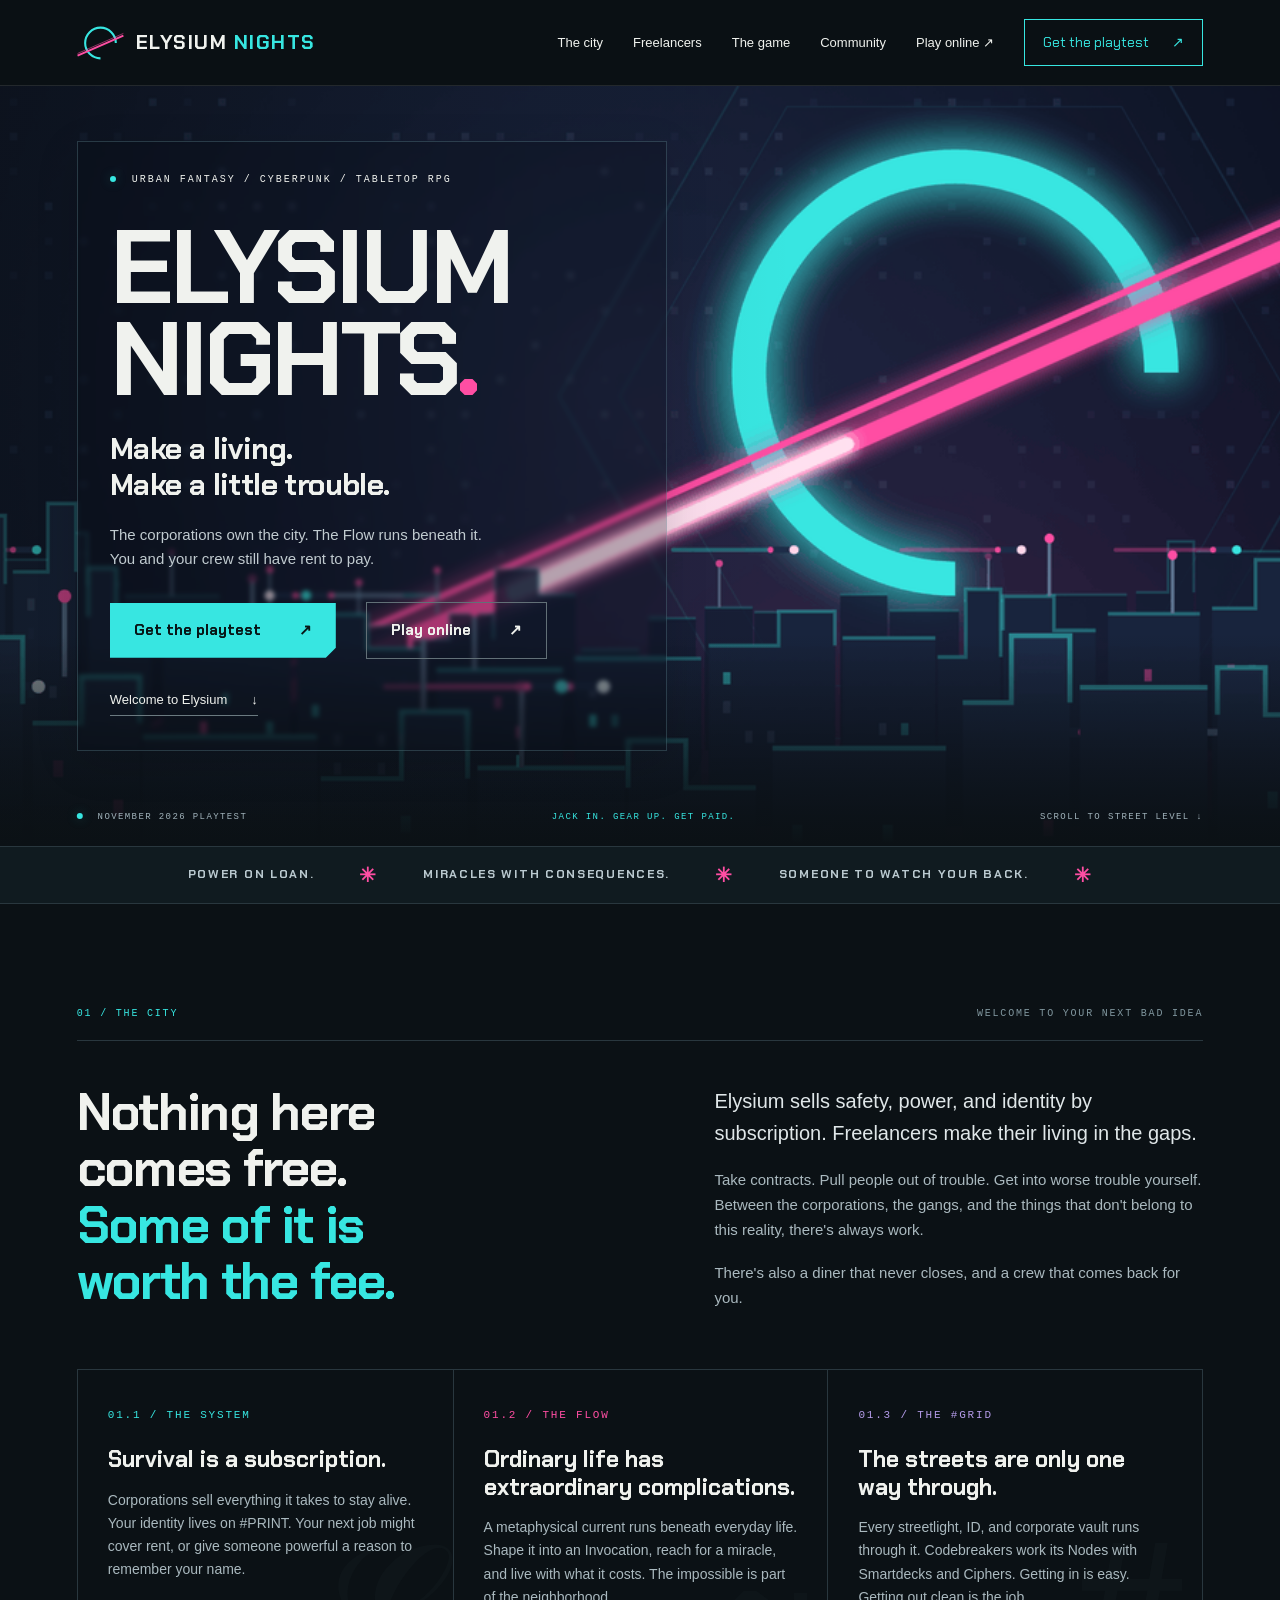
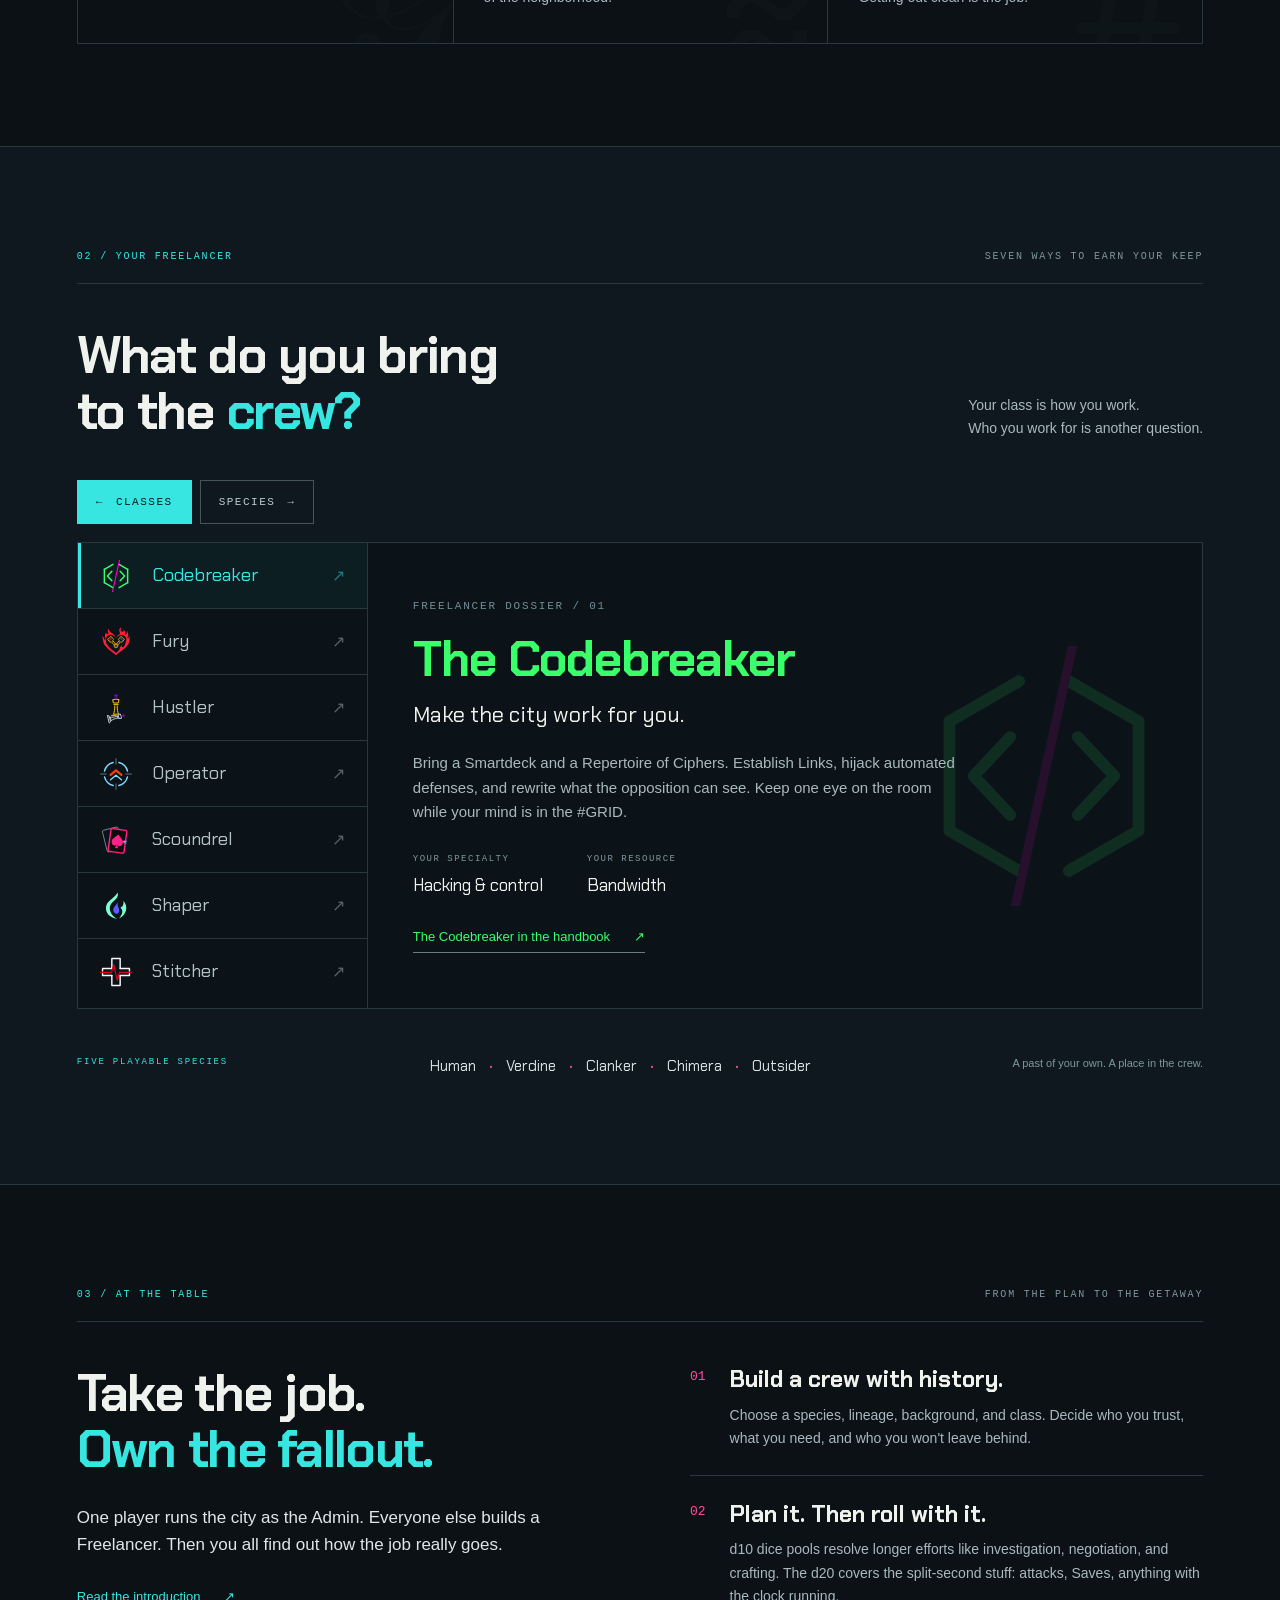
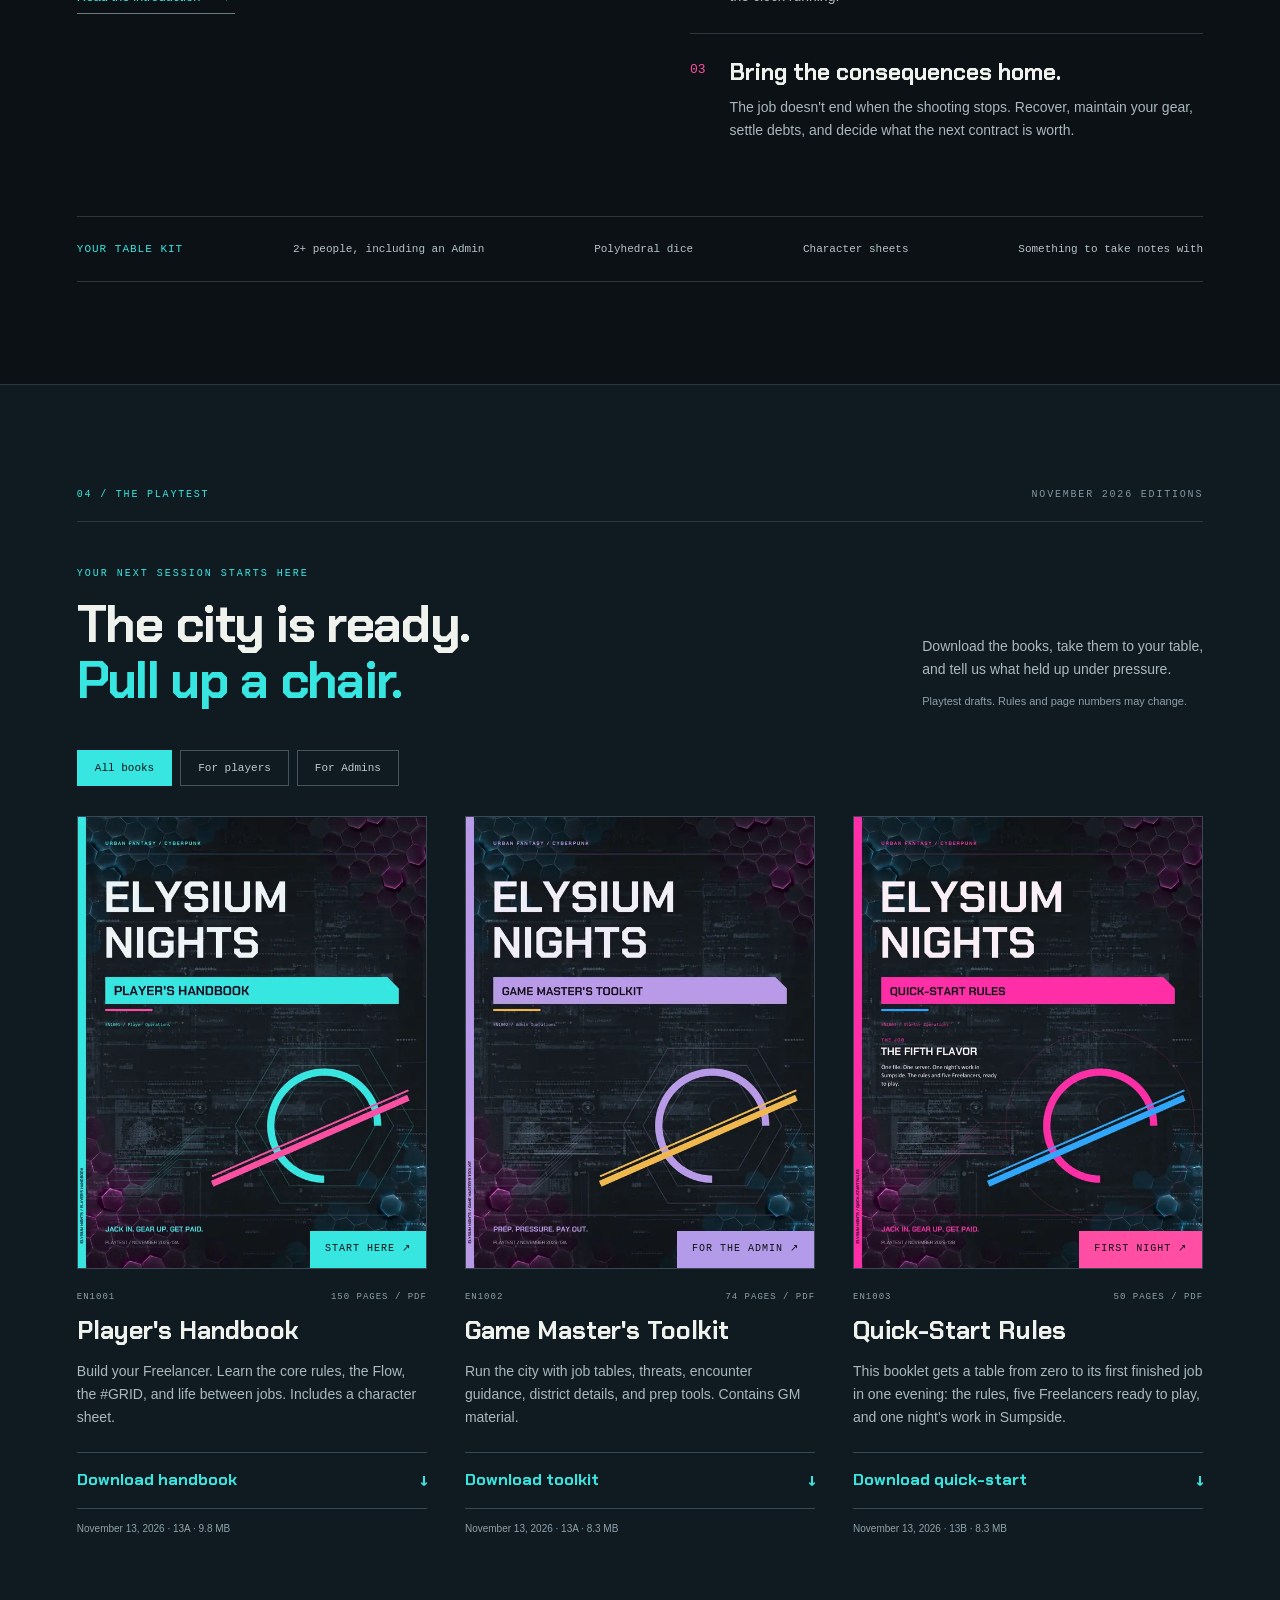
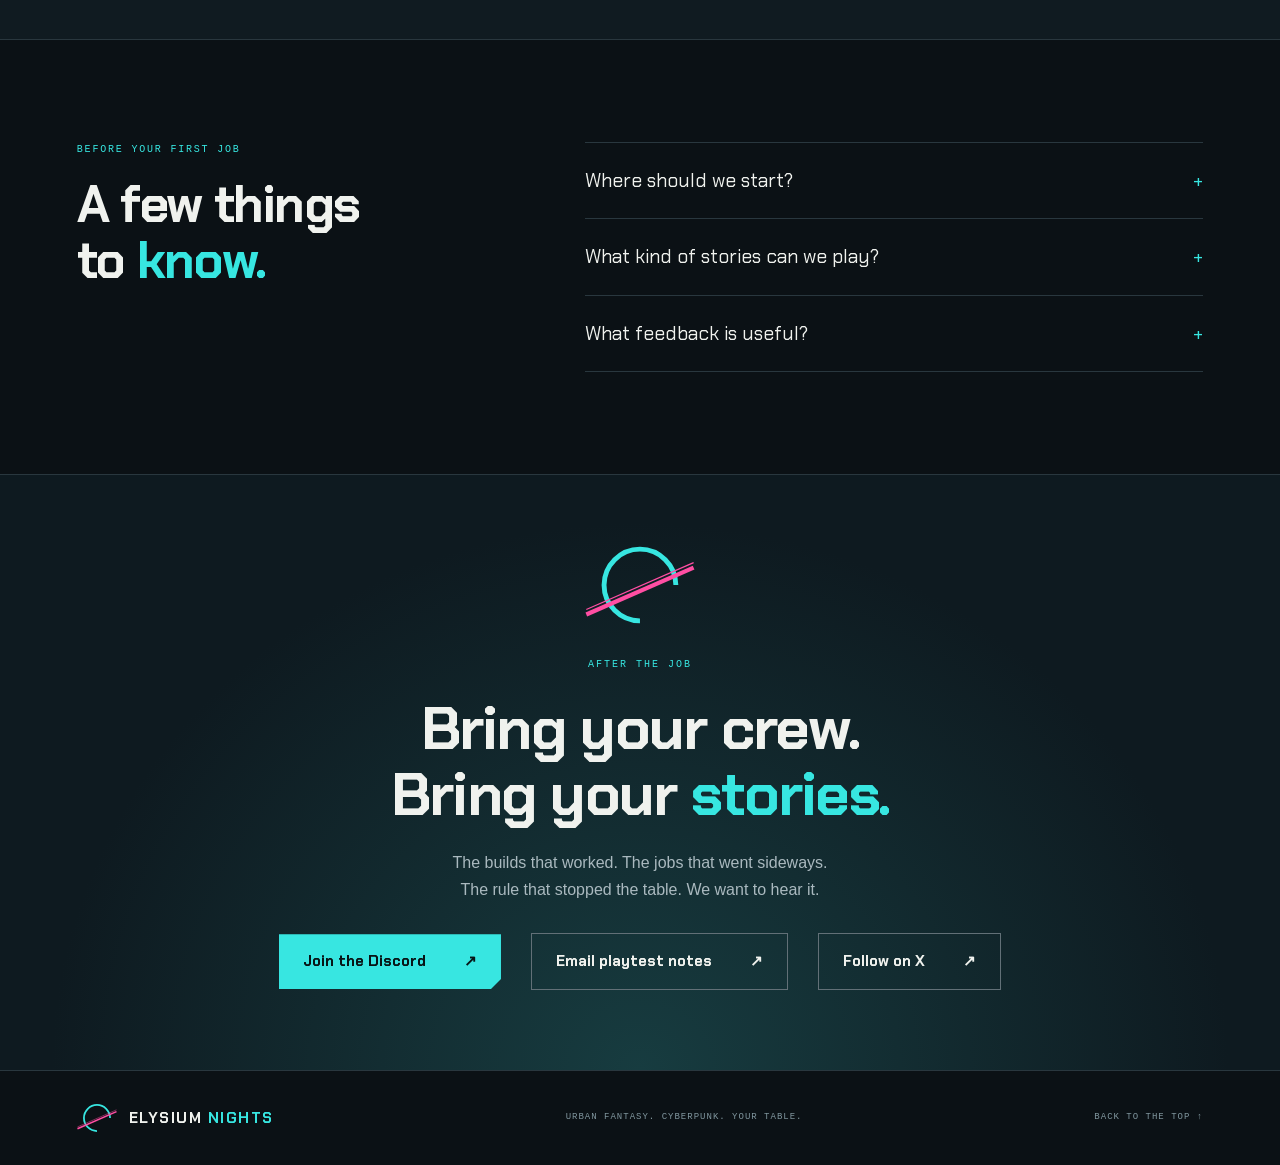
==== commit f84eb895: "Toolkit card: 74 pages, matching the 13A PDF Co-Authored-By: Claude Opus 5.5 <noreply@anthropic.com>" ====
--- a/index.html
+++ b/index.html
@@ -78,7 +78,7 @@
   <div class="download-filters" role="group" aria-label="Filter playtest books"><button aria-pressed="true" data-filter="all">All books</button><button aria-pressed="false" data-filter="player">For players</button><button aria-pressed="false" data-filter="admin">For Admins</button></div>
   <div class="books" aria-live="polite">
    <article class="book" data-audience="player" data-drive-id="1WEcqaKJwGbDxiKOOQobW4b7CWUzFVkXg"><a class="cover" href="https://drive.google.com/file/d/1WEcqaKJwGbDxiKOOQobW4b7CWUzFVkXg/view?usp=sharing" target="_blank" rel="noopener" aria-label="Open Player's Handbook PDF"><img src="assets/players-handbook.webp" alt="Elysium Nights Player's Handbook cover" width="612" height="792" loading="lazy"><span>START HERE ↗</span></a><div class="book-meta"><span>EN1001</span><span>150 PAGES / PDF</span></div><h3>Player's Handbook</h3><p>Build your Freelancer. Learn the core rules, the Flow, the #GRID, and life between jobs. Includes a character sheet.</p><a class="download-link" href="https://drive.google.com/uc?export=download&amp;id=1WEcqaKJwGbDxiKOOQobW4b7CWUzFVkXg">Download handbook <span aria-hidden="true">↓</span></a><small data-book-line>November 13, 2026 · 13A · 9.8 MB</small></article>
-   <article class="book" data-audience="admin" data-drive-id="15bD1eus9v84poy0Y7N4RXRUj8v3COMwo"><a class="cover" href="https://drive.google.com/file/d/15bD1eus9v84poy0Y7N4RXRUj8v3COMwo/view?usp=sharing" target="_blank" rel="noopener" aria-label="Open Game Master's Toolkit PDF, contains GM material"><img src="assets/gm-toolkit.webp" alt="Elysium Nights Game Master's Toolkit cover" width="612" height="792" loading="lazy"><span>FOR THE ADMIN ↗</span></a><div class="book-meta"><span>EN1002</span><span>72 PAGES / PDF</span></div><h3>Game Master's Toolkit</h3><p>Run the city with job tables, threats, encounter guidance, district details, and prep tools. Contains GM material.</p><a class="download-link" href="https://drive.google.com/uc?export=download&amp;id=15bD1eus9v84poy0Y7N4RXRUj8v3COMwo">Download toolkit <span aria-hidden="true">↓</span></a><small data-book-line>November 13, 2026 · 13A · 8.3 MB</small></article>
+   <article class="book" data-audience="admin" data-drive-id="15bD1eus9v84poy0Y7N4RXRUj8v3COMwo"><a class="cover" href="https://drive.google.com/file/d/15bD1eus9v84poy0Y7N4RXRUj8v3COMwo/view?usp=sharing" target="_blank" rel="noopener" aria-label="Open Game Master's Toolkit PDF, contains GM material"><img src="assets/gm-toolkit.webp" alt="Elysium Nights Game Master's Toolkit cover" width="612" height="792" loading="lazy"><span>FOR THE ADMIN ↗</span></a><div class="book-meta"><span>EN1002</span><span>74 PAGES / PDF</span></div><h3>Game Master's Toolkit</h3><p>Run the city with job tables, threats, encounter guidance, district details, and prep tools. Contains GM material.</p><a class="download-link" href="https://drive.google.com/uc?export=download&amp;id=15bD1eus9v84poy0Y7N4RXRUj8v3COMwo">Download toolkit <span aria-hidden="true">↓</span></a><small data-book-line>November 13, 2026 · 13A · 8.3 MB</small></article>
    <article class="book" data-audience="player admin" data-drive-id="1DhPA6a_hmHvtRKBWhNzoESkb7RKO85FT"><a class="cover" href="https://drive.google.com/file/d/1DhPA6a_hmHvtRKBWhNzoESkb7RKO85FT/view?usp=sharing" target="_blank" rel="noopener" aria-label="Open Quick-Start Rules PDF, contains GM material"><img src="assets/quick-start-rules.webp" alt="Elysium Nights Quick-Start Rules cover" width="612" height="792" loading="lazy"><span>FIRST NIGHT ↗</span></a><div class="book-meta"><span>EN1003</span><span>50 PAGES / PDF</span></div><h3>Quick-Start Rules</h3><p>This booklet gets a table from zero to its first finished job in one evening: the rules, five Freelancers ready to play, and one night's work in Sumpside.</p><a class="download-link" href="https://drive.google.com/uc?export=download&amp;id=1DhPA6a_hmHvtRKBWhNzoESkb7RKO85FT">Download quick-start <span aria-hidden="true">↓</span></a><small data-book-line>November 13, 2026 · 13B · 8.3 MB</small></article>
   </div>
  </div></section>
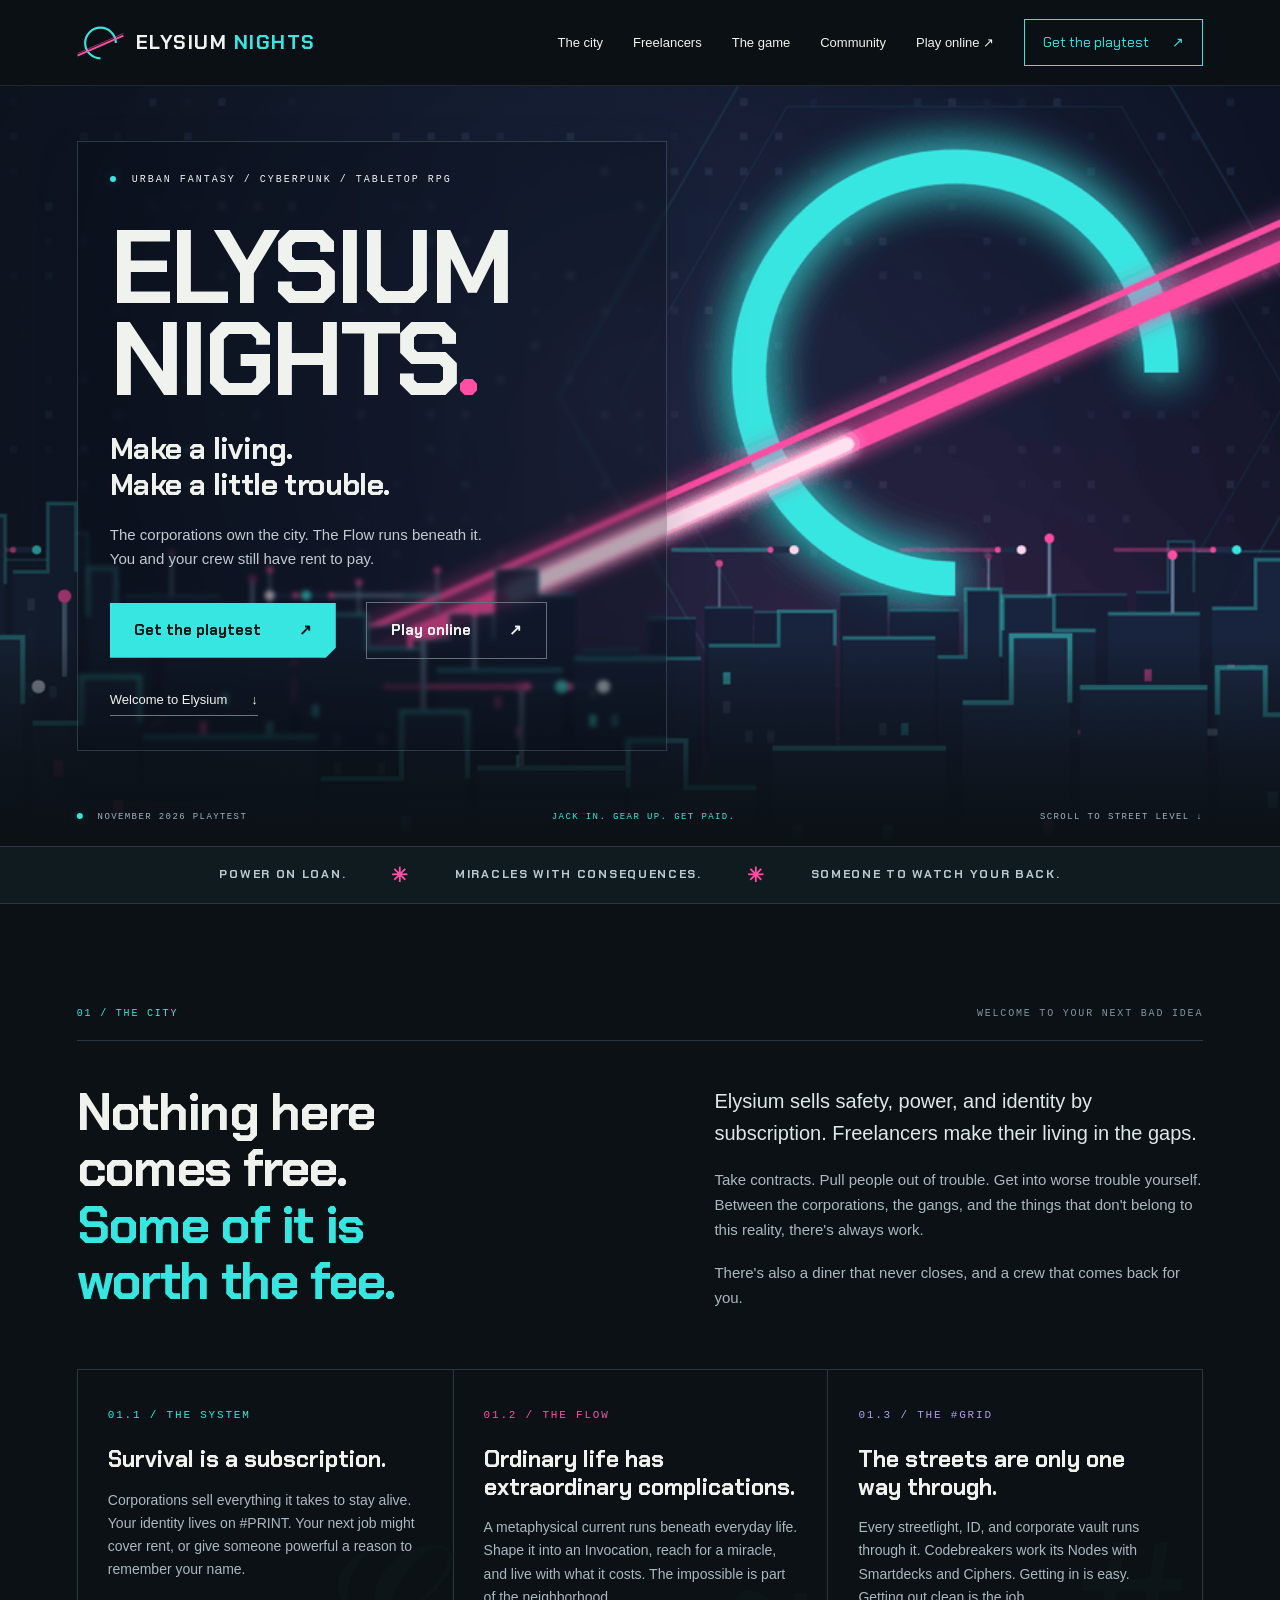
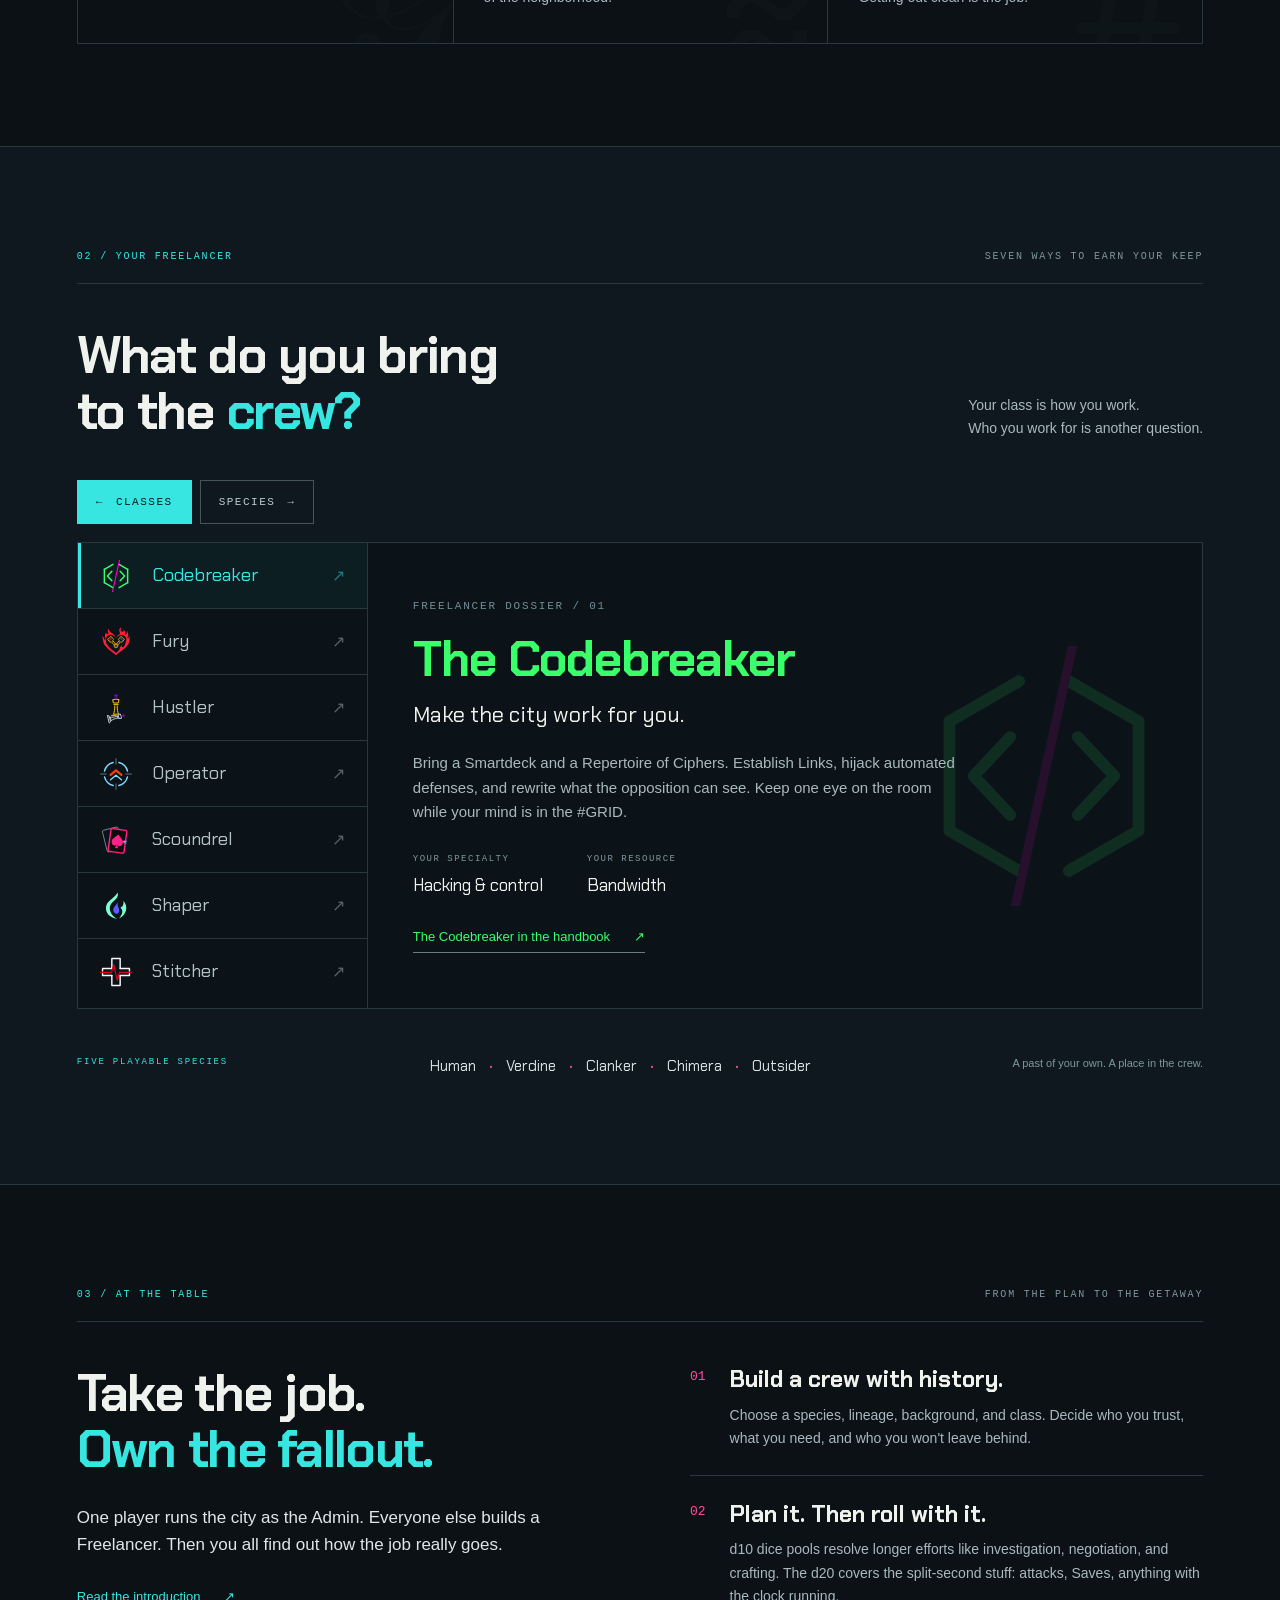
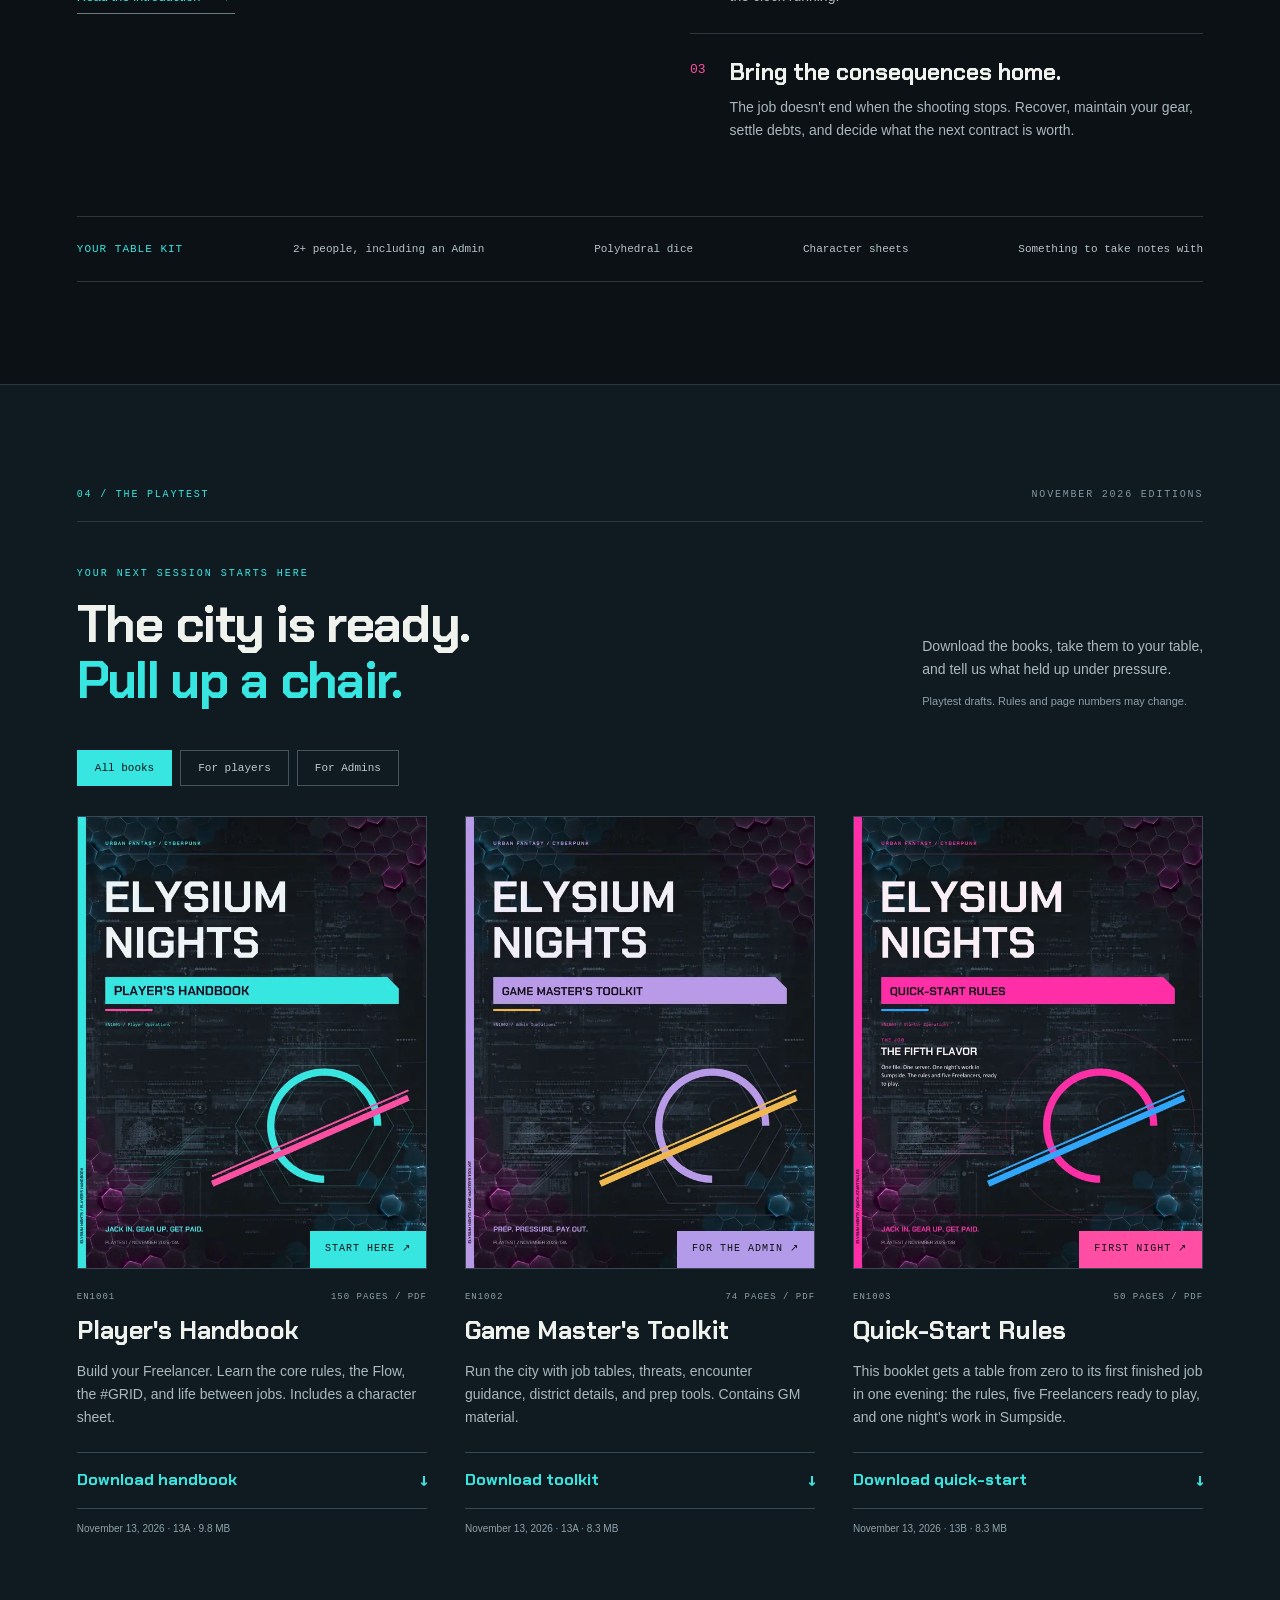
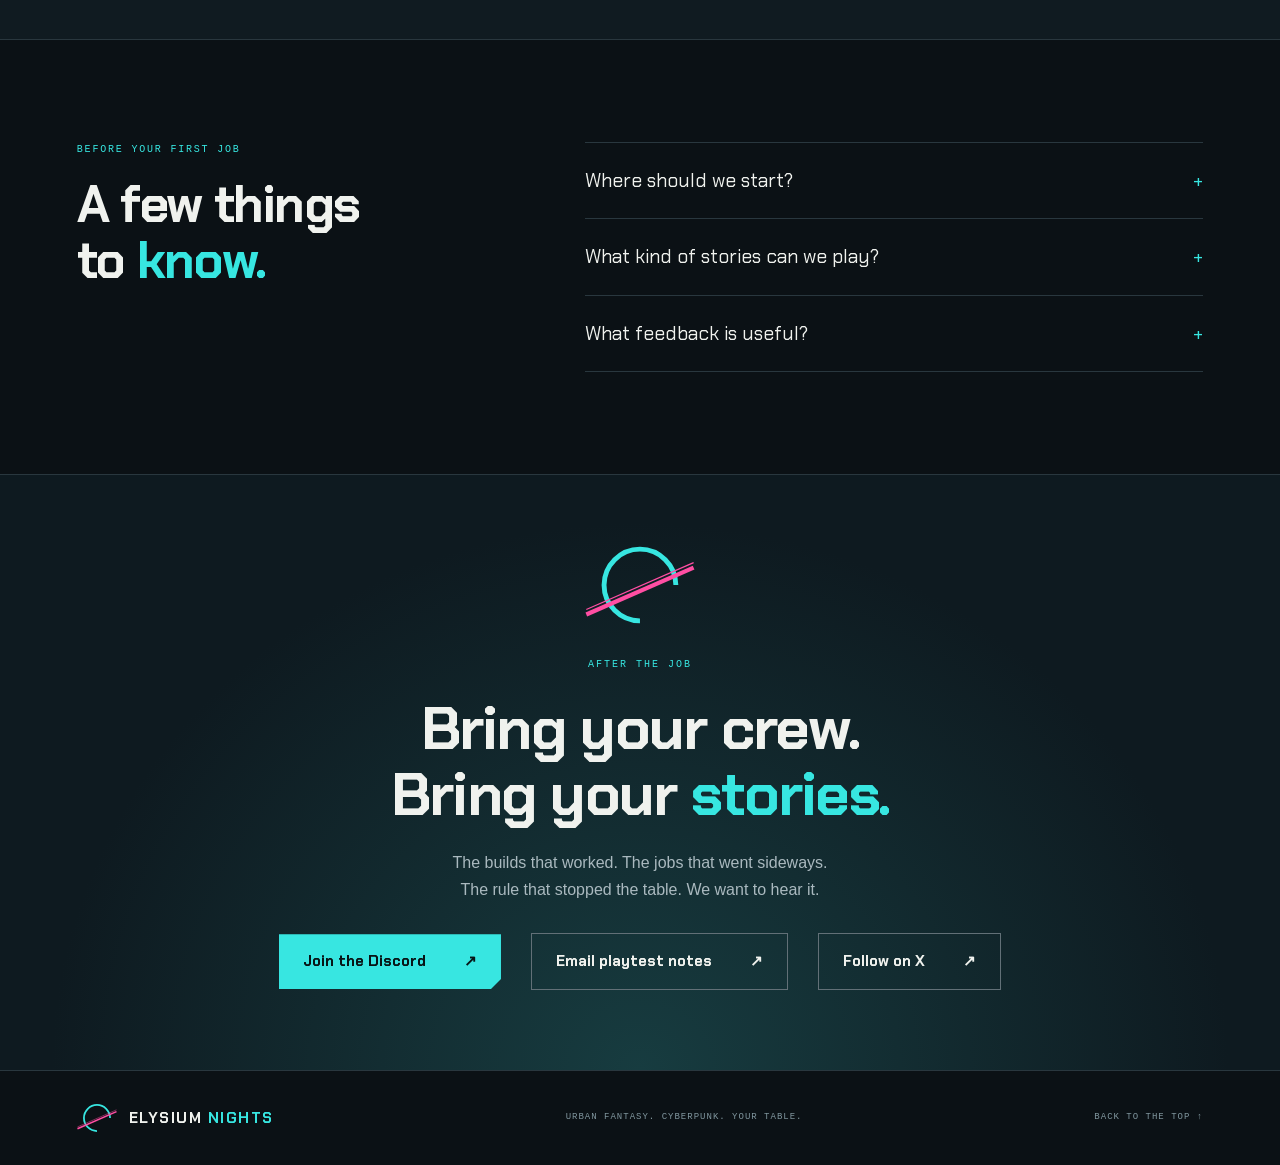
==== commit c8fa1f9c: "Drop the trailing star from the ticker Mobile still shows two lines with one star between them.  Co-" ====
--- a/index.html
+++ b/index.html
@@ -12,7 +12,7 @@
   <script>if(/[?&]portal=/.test(location.search))location.replace('app/'+location.search+location.hash);</script>
   <link rel="icon" href="assets/elysium-icon-broken-halo.svg" type="image/svg+xml">
   <link rel="preload" href="assets/ChakraPetch-Bold.ttf" as="font" type="font/ttf" crossorigin>
-  <link rel="stylesheet" href="styles.css?v=20261113a"><script src="app.js?v=20261113a" defer></script>
+  <link rel="stylesheet" href="styles.css?v=20261113b"><script src="app.js?v=20261113a" defer></script>
 </head>
 <body>
 <a class="skip" href="#main">Skip to content</a>
@@ -35,7 +35,7 @@
   </div>
   <div class="hero-foot wrap"><span><span class="status-dot"></span> NOVEMBER 2026 PLAYTEST</span><span>JACK IN. GEAR UP. GET PAID.</span><a href="#world" aria-label="Scroll to the city">SCROLL TO STREET LEVEL ↓</a></div>
  </section>
- <div class="ticker" aria-hidden="true"><span>POWER ON LOAN.</span><i>✳</i><span>MIRACLES WITH CONSEQUENCES.</span><i>✳</i><span>SOMEONE TO WATCH YOUR BACK.</span><i>✳</i></div>
+ <div class="ticker" aria-hidden="true"><span>POWER ON LOAN.</span><i>✳</i><span>MIRACLES WITH CONSEQUENCES.</span><i>✳</i><span>SOMEONE TO WATCH YOUR BACK.</span></div>
  <section id="world" class="section wrap">
   <div class="section-label"><span>01 / THE CITY</span><span>WELCOME TO YOUR NEXT BAD IDEA</span></div>
   <div class="intro-grid"><h2>Nothing here<br>comes free.<br><em>Some of it is <br>worth the fee.</em></h2><div class="intro-copy"><p class="lead">Elysium sells safety, power, and identity by subscription. Freelancers make their living in the gaps.</p><p>Take contracts. Pull people out of trouble. Get into worse trouble yourself. Between the corporations, the gangs, and the things that don't belong to this reality, there's always work.</p><p>There's also a diner that never closes, and a crew that comes back for you.</p></div></div>
--- a/styles.css
+++ b/styles.css
@@ -3,5 +3,5 @@
 .explorer-switch{display:flex;flex-wrap:wrap;gap:8px;margin-bottom:18px}.explorer-switch button{display:inline-flex;align-items:center;gap:12px;min-height:44px;background:transparent;border:1px solid #43545d;color:#bccbd2;padding:9px 18px;cursor:pointer;font-family:Consolas,'Courier New',monospace;font-size:11px;letter-spacing:1.5px;text-transform:uppercase}.explorer-switch button:hover{border-color:var(--cyan);color:#fff}.explorer-switch button[aria-selected=true]{background:var(--cyan);border-color:var(--cyan);color:#081516}.explorer-switch button[data-view=species][aria-selected=true]{background:var(--lavender);border-color:var(--lavender)}.explorer-viewport{overflow:hidden;overflow:clip}.explorer-track{display:flex;width:200%;transition:transform .55s cubic-bezier(.65,0,.35,1)}.explorer-track>.class-explorer{flex:0 0 50%;min-width:0;transition:opacity .55s}.explorer-track[data-view=species]{transform:translateX(-50%)}.explorer-track>[inert]{opacity:.35}.species-panel{--accent:var(--lavender)}.tab-icon{display:flex;flex:0 0 auto}.species-list .tab-icon{position:relative;width:44px;height:44px;overflow:hidden}.species-list .class-tab img{position:absolute;left:50%;top:50%;width:96px;height:64px;max-width:none;transform:translate(-50%,-50%)}.species-list .class-tab[aria-selected=true]{background:#b49be90f;color:var(--lavender);box-shadow:inset 3px 0 var(--lavender)}.species-panel .class-art{width:420px;height:280px;right:10px;opacity:.2}.species p button{background:none;border:0;border-bottom:1px solid transparent;padding:10px 0 2px;color:inherit;font:inherit;cursor:pointer}.species p button:hover,.species p button:focus-visible{color:var(--lavender);border-color:var(--lavender)}.species[data-showing=classes] p button:hover,.species[data-showing=classes] p button:focus-visible{color:var(--cyan);border-color:var(--cyan)}.species>span:first-child,.species p{transition:opacity .18s,transform .18s}.species.swapping>span:first-child,.species.swapping p{opacity:0;transform:translateY(4px)}
 @media(max-width:1100px){.header nav{gap:18px}.brand{font-size:16px}.intro-grid,.game-grid{gap:55px}.class-explorer{grid-template-columns:240px 1fr}.class-panel{padding:32px}.species{flex-wrap:wrap}.species>span:last-child{display:none}.ticker{gap:24px;font-size:10px}.books{gap:25px}.book h3{font-size:21px}.table-kit{flex-wrap:wrap;justify-content:flex-start}.hero{min-height:740px}}
 @media(max-width:1020px){.menu-toggle{display:flex;align-items:center;gap:18px;min-height:44px;background:transparent;border:1px solid #3b505a;padding:7px 12px;color:var(--cyan);font-family:Chakra,sans-serif;font-size:13px}.header nav{display:none;position:absolute;top:86px;left:0;right:0;padding:22px 6%;background:#0b1115;flex-direction:column;align-items:stretch;border-bottom:1px solid var(--line);gap:0}.header nav.open{display:flex}.header nav>a{padding:14px 0}.header nav>.nav-cta{padding:14px;margin-top:10px}}
-@media(max-width:760px){html{scroll-padding-top:72px}.wrap{width:88%}.header{height:72px}.brand{font-size:16px;gap:8px}.brand img{width:37px}.menu-toggle{display:flex;align-items:center;gap:18px;background:transparent;border:1px solid #3b505a;padding:7px 12px;color:var(--cyan);font-family:Chakra,sans-serif;font-size:13px}.header nav{display:none;position:absolute;top:72px;left:0;right:0;padding:22px 6%;background:#0b1115;flex-direction:column;align-items:stretch;border-bottom:1px solid var(--line);gap:0}.header nav.open{display:flex}.header nav>a{padding:14px 0}.header nav>.nav-cta{padding:14px;margin-top:10px}.hero{min-height:710px;align-items:flex-start}.hero-content{padding-top:30px;padding-bottom:90px}.hero-panel{padding:24px 20px 28px;width:100%;background:rgba(5,10,16,.35)}.hero-image{background-image:linear-gradient(90deg,#0b1115e8,#0b111580),linear-gradient(0deg,#0b1115,transparent 45%),url('assets/city-scape-animated.gif');background-position:62% center}.hero h1{font-size:clamp(48px,16vw,84px);letter-spacing:-2px;margin-top:28px}.hero h2{font-size:27px}.hero .eyebrow{font-size:8px;letter-spacing:.7px}.hero p{font-size:14px;max-width:340px}.desktop-break{display:none}.actions{gap:20px}.hero .actions{align-items:flex-start;flex-direction:column}.hero-foot{font-size:8px;gap:12px;flex-wrap:wrap;bottom:24px}.hero-foot span:nth-child(2){display:none}.hero-foot a{font-size:7px}.ticker{justify-content:flex-start;gap:16px;padding-inline:6%;font-size:9px;flex-wrap:wrap}.ticker span:nth-of-type(3),.ticker i:last-child{display:none}.section{padding-block:65px}.section-label{font-size:9px;margin-bottom:30px}.section-label span+span{display:none}h2{font-size:37px;letter-spacing:-1px}.intro-grid,.game-grid,.faq-section{grid-template-columns:1fr;gap:30px}.intro-grid h2 br:last-child{display:none}.lead{font-size:18px}.world-grid{grid-template-columns:1fr;margin-top:35px}.world-grid article{min-height:0;padding:27px}.world-grid article+article{border-left:0;border-top:1px solid var(--line)}.world-grid h3{margin-top:14px}.world-grid p{max-width:100%}.section-heading{display:block}.section-heading>p{margin-top:22px}.class-explorer{grid-template-columns:1fr}.class-list{display:flex;overflow-x:auto;border-right:0;border-bottom:1px solid var(--line);scrollbar-width:thin;scrollbar-color:var(--cyan) var(--bg)}.class-tab{width:auto;flex-shrink:0;gap:9px;padding:14px 18px;font-size:15px;min-height:62px;border-right:1px solid var(--line);border-bottom:0}.class-tab img{width:25px;height:25px}.class-tab span:last-child{display:none}.class-tab[aria-selected=true]{box-shadow:inset 0 -3px var(--cyan)}.class-panel{padding:28px;min-height:438px}.class-panel h3{font-size:38px}.class-tagline{font-size:20px}.class-description{font-size:14px}.class-panel .class-art{width:185px;right:10px}.class-stats{gap:30px}.species{display:block;padding-top:25px}.species p{font-size:13px;margin-top:10px}.species b{padding-inline:4px}.game-steps{margin-top:8px}.game-steps h3{font-size:22px}.table-kit{gap:15px 22px;margin-top:30px}.table-kit>span:first-child{width:100%}.books{grid-template-columns:1fr;gap:48px}.cover{max-width:400px}.book h3{font-size:27px}.book p{min-height:0}.book-meta{max-width:400px}.faq-section{gap:36px}.community h2{font-size:43px}.community .eyebrow{font-size:8px;letter-spacing:1px}.community p{font-size:14px}.community .actions{gap:15px}.community .button{width:100%;max-width:310px}.community-inner{padding-block:55px}.footer{flex-wrap:wrap;padding-block:28px}.footer>p{order:3;width:100%;font-size:8px}.footer>a:last-child{font-size:8px}.footer .brand{font-size:13px}.footer .brand img{width:30px}.explorer-switch button{flex:1 1 0;justify-content:center}.species-list .tab-icon{width:32px;height:32px}.species-list .class-tab img{width:72px;height:48px}.species-list .class-tab[aria-selected=true]{box-shadow:inset 0 -3px var(--lavender)}.species-panel .class-art{width:300px;height:200px;right:-40px}}
+@media(max-width:760px){html{scroll-padding-top:72px}.wrap{width:88%}.header{height:72px}.brand{font-size:16px;gap:8px}.brand img{width:37px}.menu-toggle{display:flex;align-items:center;gap:18px;background:transparent;border:1px solid #3b505a;padding:7px 12px;color:var(--cyan);font-family:Chakra,sans-serif;font-size:13px}.header nav{display:none;position:absolute;top:72px;left:0;right:0;padding:22px 6%;background:#0b1115;flex-direction:column;align-items:stretch;border-bottom:1px solid var(--line);gap:0}.header nav.open{display:flex}.header nav>a{padding:14px 0}.header nav>.nav-cta{padding:14px;margin-top:10px}.hero{min-height:710px;align-items:flex-start}.hero-content{padding-top:30px;padding-bottom:90px}.hero-panel{padding:24px 20px 28px;width:100%;background:rgba(5,10,16,.35)}.hero-image{background-image:linear-gradient(90deg,#0b1115e8,#0b111580),linear-gradient(0deg,#0b1115,transparent 45%),url('assets/city-scape-animated.gif');background-position:62% center}.hero h1{font-size:clamp(48px,16vw,84px);letter-spacing:-2px;margin-top:28px}.hero h2{font-size:27px}.hero .eyebrow{font-size:8px;letter-spacing:.7px}.hero p{font-size:14px;max-width:340px}.desktop-break{display:none}.actions{gap:20px}.hero .actions{align-items:flex-start;flex-direction:column}.hero-foot{font-size:8px;gap:12px;flex-wrap:wrap;bottom:24px}.hero-foot span:nth-child(2){display:none}.hero-foot a{font-size:7px}.ticker{justify-content:flex-start;gap:16px;padding-inline:6%;font-size:9px;flex-wrap:wrap}.ticker span:nth-of-type(3),.ticker i:last-of-type{display:none}.section{padding-block:65px}.section-label{font-size:9px;margin-bottom:30px}.section-label span+span{display:none}h2{font-size:37px;letter-spacing:-1px}.intro-grid,.game-grid,.faq-section{grid-template-columns:1fr;gap:30px}.intro-grid h2 br:last-child{display:none}.lead{font-size:18px}.world-grid{grid-template-columns:1fr;margin-top:35px}.world-grid article{min-height:0;padding:27px}.world-grid article+article{border-left:0;border-top:1px solid var(--line)}.world-grid h3{margin-top:14px}.world-grid p{max-width:100%}.section-heading{display:block}.section-heading>p{margin-top:22px}.class-explorer{grid-template-columns:1fr}.class-list{display:flex;overflow-x:auto;border-right:0;border-bottom:1px solid var(--line);scrollbar-width:thin;scrollbar-color:var(--cyan) var(--bg)}.class-tab{width:auto;flex-shrink:0;gap:9px;padding:14px 18px;font-size:15px;min-height:62px;border-right:1px solid var(--line);border-bottom:0}.class-tab img{width:25px;height:25px}.class-tab span:last-child{display:none}.class-tab[aria-selected=true]{box-shadow:inset 0 -3px var(--cyan)}.class-panel{padding:28px;min-height:438px}.class-panel h3{font-size:38px}.class-tagline{font-size:20px}.class-description{font-size:14px}.class-panel .class-art{width:185px;right:10px}.class-stats{gap:30px}.species{display:block;padding-top:25px}.species p{font-size:13px;margin-top:10px}.species b{padding-inline:4px}.game-steps{margin-top:8px}.game-steps h3{font-size:22px}.table-kit{gap:15px 22px;margin-top:30px}.table-kit>span:first-child{width:100%}.books{grid-template-columns:1fr;gap:48px}.cover{max-width:400px}.book h3{font-size:27px}.book p{min-height:0}.book-meta{max-width:400px}.faq-section{gap:36px}.community h2{font-size:43px}.community .eyebrow{font-size:8px;letter-spacing:1px}.community p{font-size:14px}.community .actions{gap:15px}.community .button{width:100%;max-width:310px}.community-inner{padding-block:55px}.footer{flex-wrap:wrap;padding-block:28px}.footer>p{order:3;width:100%;font-size:8px}.footer>a:last-child{font-size:8px}.footer .brand{font-size:13px}.footer .brand img{width:30px}.explorer-switch button{flex:1 1 0;justify-content:center}.species-list .tab-icon{width:32px;height:32px}.species-list .class-tab img{width:72px;height:48px}.species-list .class-tab[aria-selected=true]{box-shadow:inset 0 -3px var(--lavender)}.species-panel .class-art{width:300px;height:200px;right:-40px}}
 @media(prefers-reduced-motion:reduce){html{scroll-behavior:auto}*,*::before,*::after{transition:none!important;animation:none!important}}
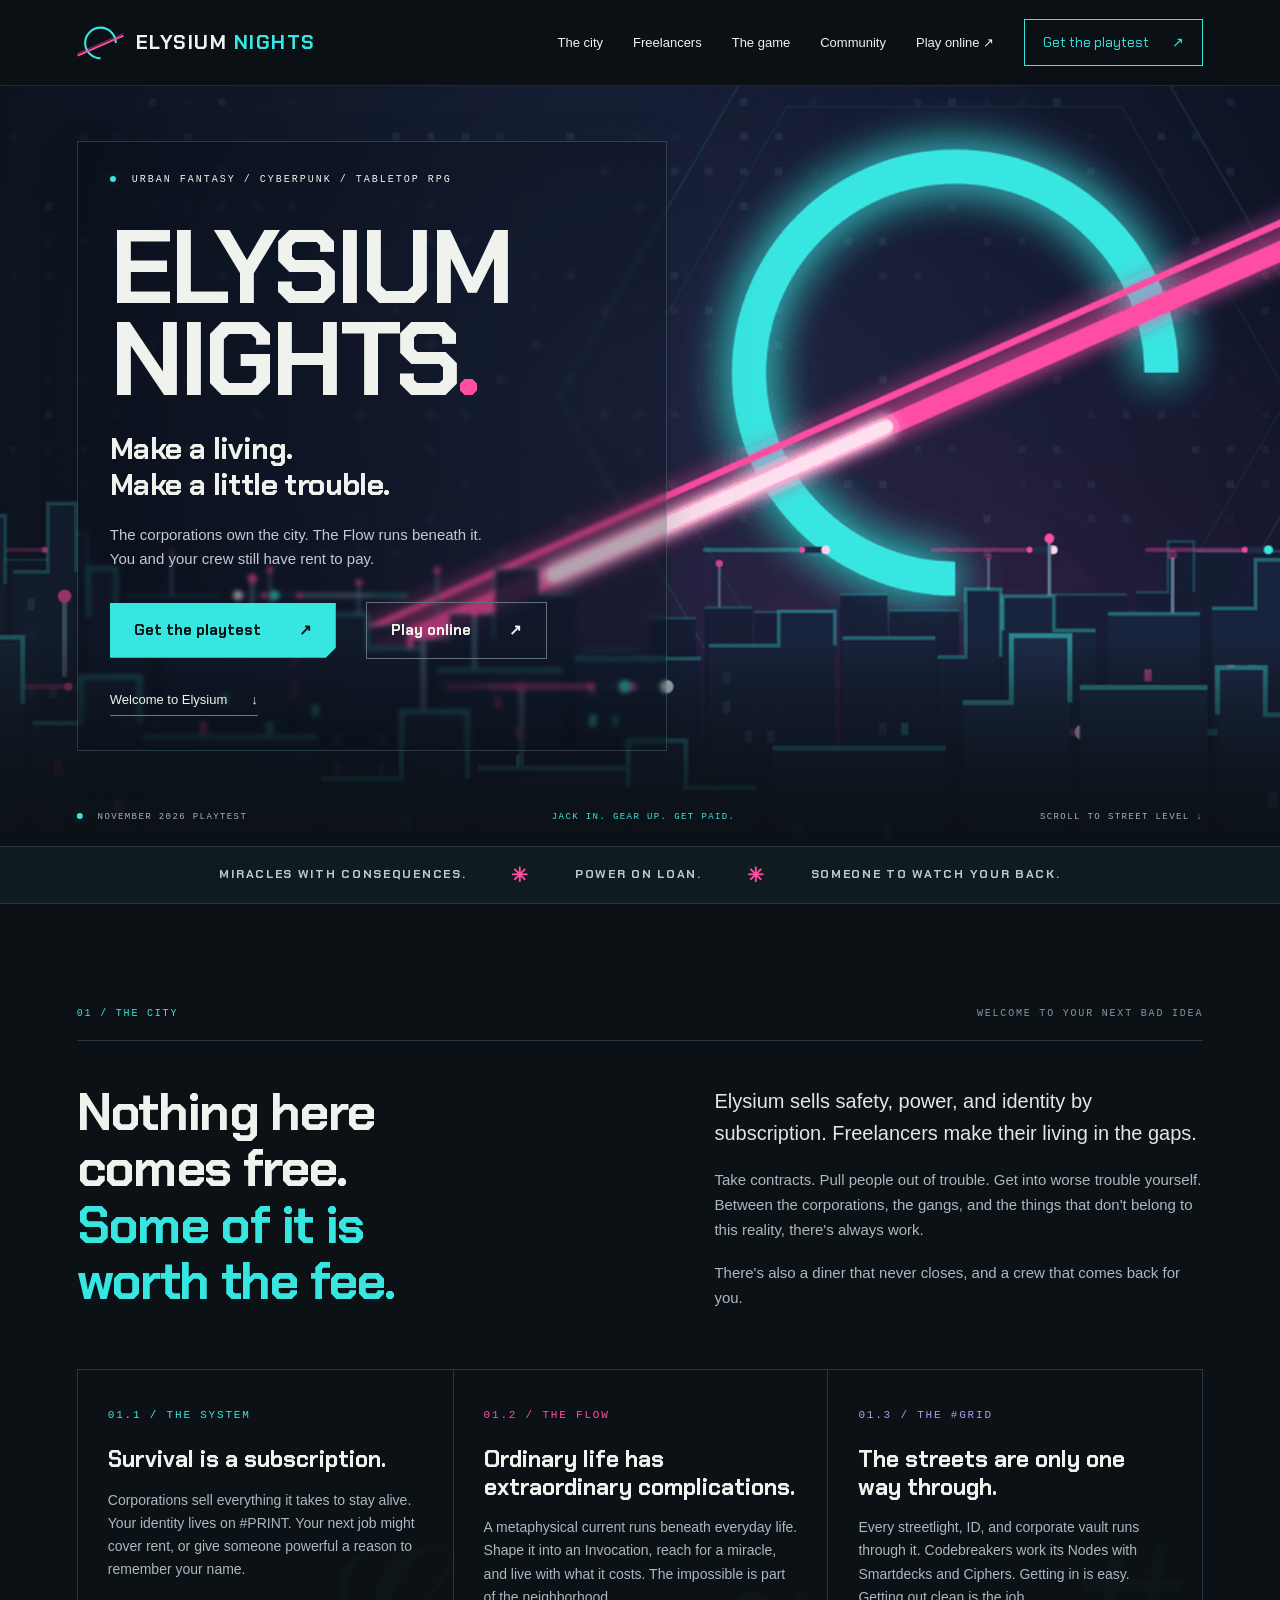
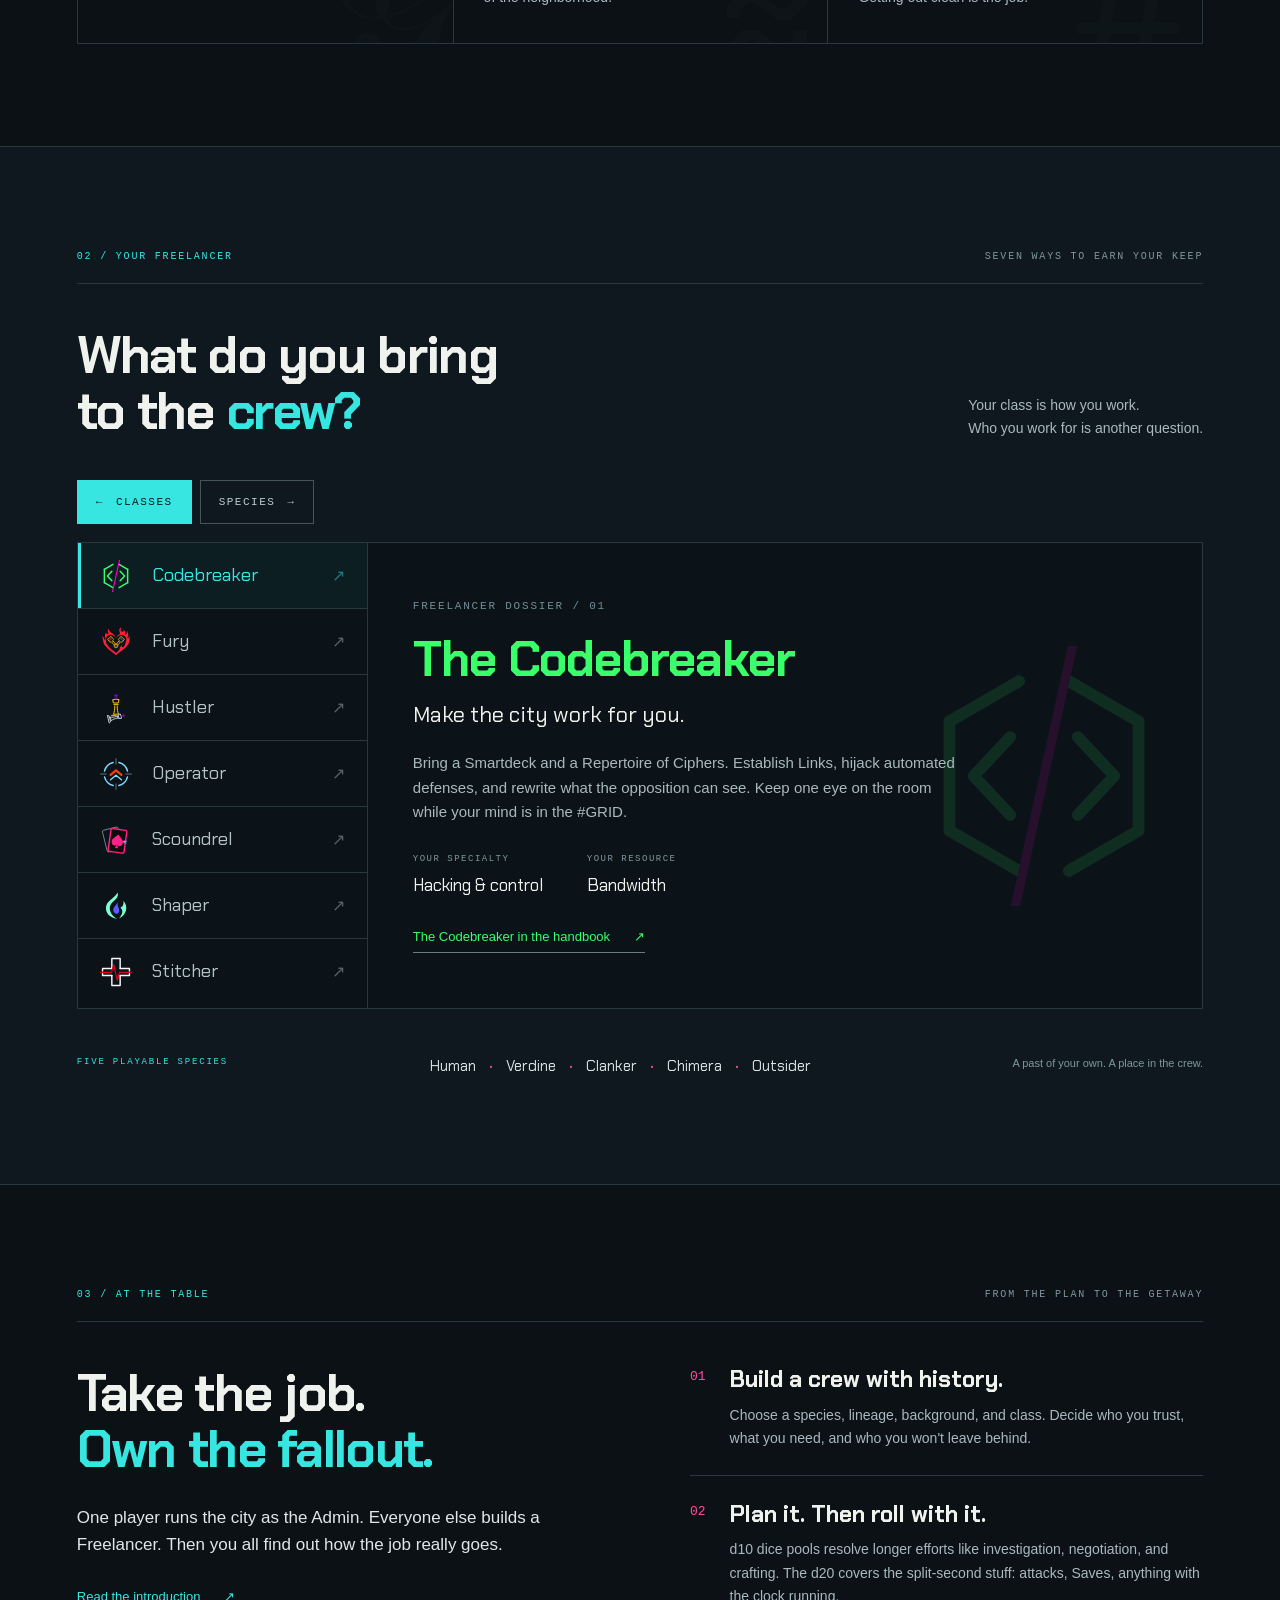
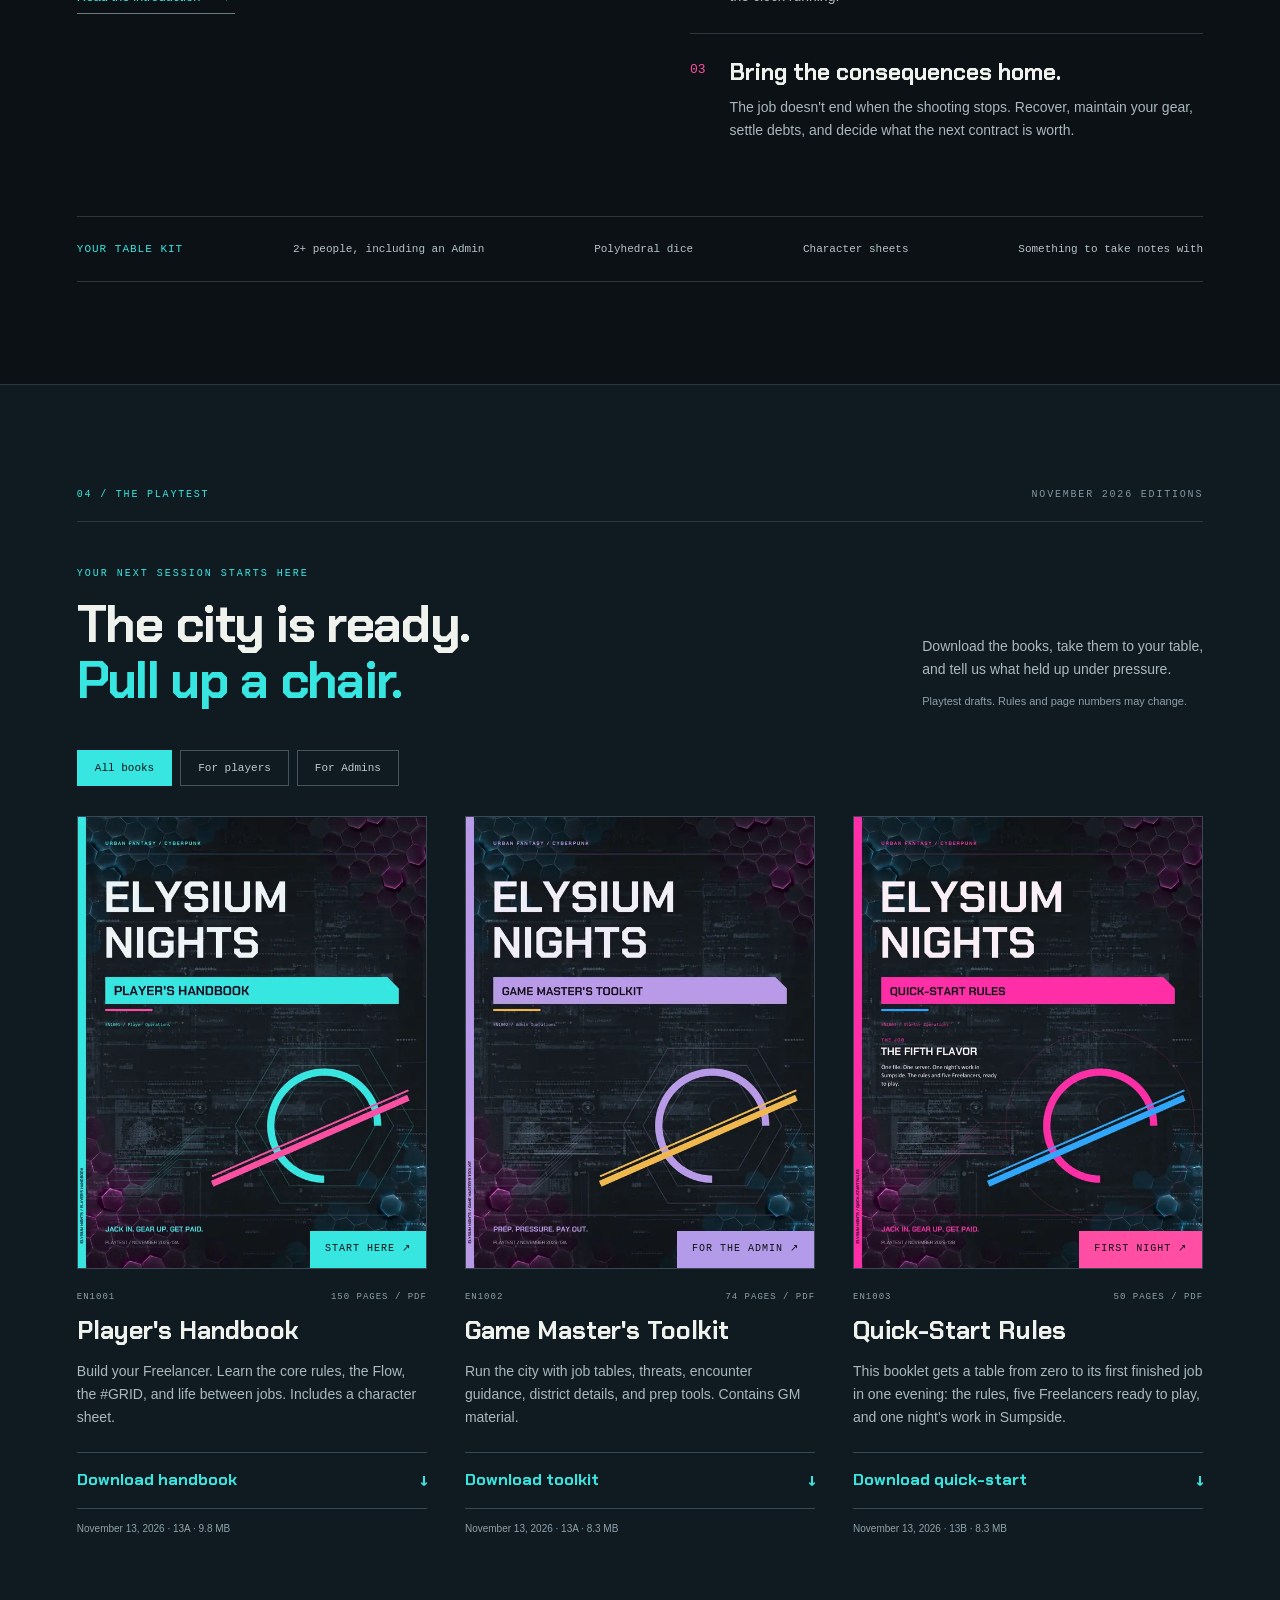
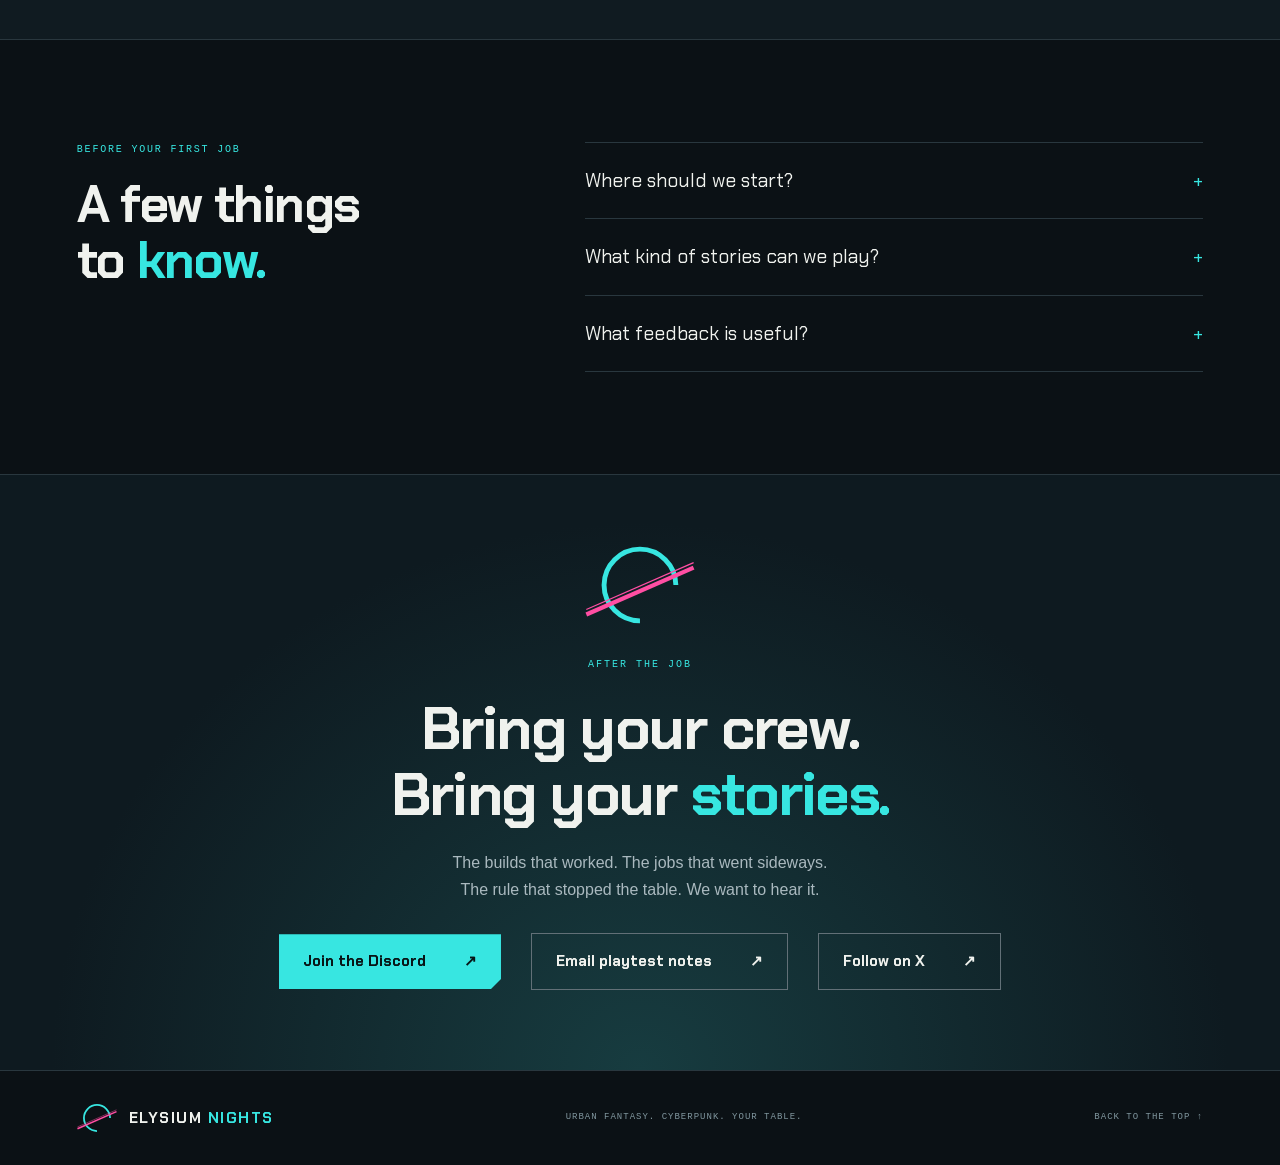
==== commit 3f9cb286: "Ticker: lead with Miracles with consequences Co-Authored-By: Claude Opus 5.5 <noreply@anthropic.com>" ====
--- a/index.html
+++ b/index.html
@@ -35,7 +35,7 @@
   </div>
   <div class="hero-foot wrap"><span><span class="status-dot"></span> NOVEMBER 2026 PLAYTEST</span><span>JACK IN. GEAR UP. GET PAID.</span><a href="#world" aria-label="Scroll to the city">SCROLL TO STREET LEVEL ↓</a></div>
  </section>
- <div class="ticker" aria-hidden="true"><span>POWER ON LOAN.</span><i>✳</i><span>MIRACLES WITH CONSEQUENCES.</span><i>✳</i><span>SOMEONE TO WATCH YOUR BACK.</span></div>
+ <div class="ticker" aria-hidden="true"><span>MIRACLES WITH CONSEQUENCES.</span><i>✳</i><span>POWER ON LOAN.</span><i>✳</i><span>SOMEONE TO WATCH YOUR BACK.</span></div>
  <section id="world" class="section wrap">
   <div class="section-label"><span>01 / THE CITY</span><span>WELCOME TO YOUR NEXT BAD IDEA</span></div>
   <div class="intro-grid"><h2>Nothing here<br>comes free.<br><em>Some of it is <br>worth the fee.</em></h2><div class="intro-copy"><p class="lead">Elysium sells safety, power, and identity by subscription. Freelancers make their living in the gaps.</p><p>Take contracts. Pull people out of trouble. Get into worse trouble yourself. Between the corporations, the gangs, and the things that don't belong to this reality, there's always work.</p><p>There's also a diner that never closes, and a crew that comes back for you.</p></div></div>
